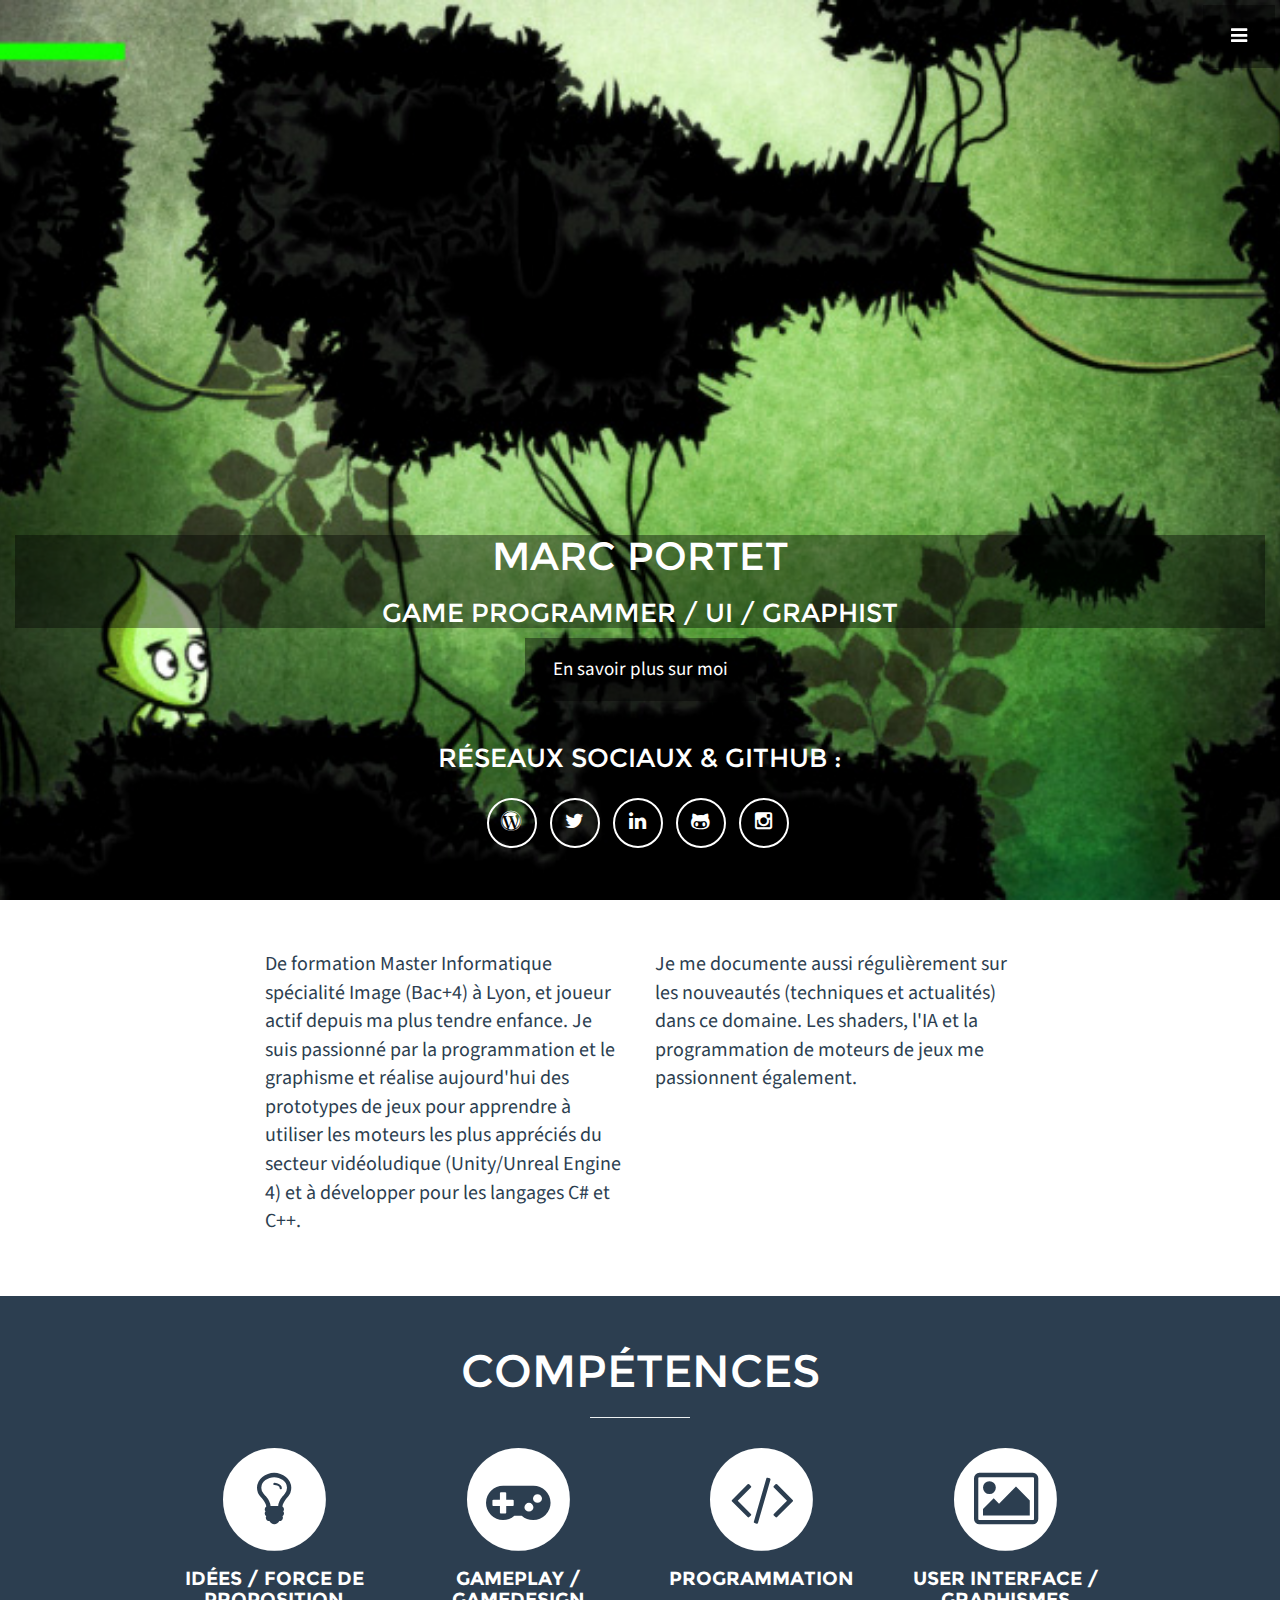
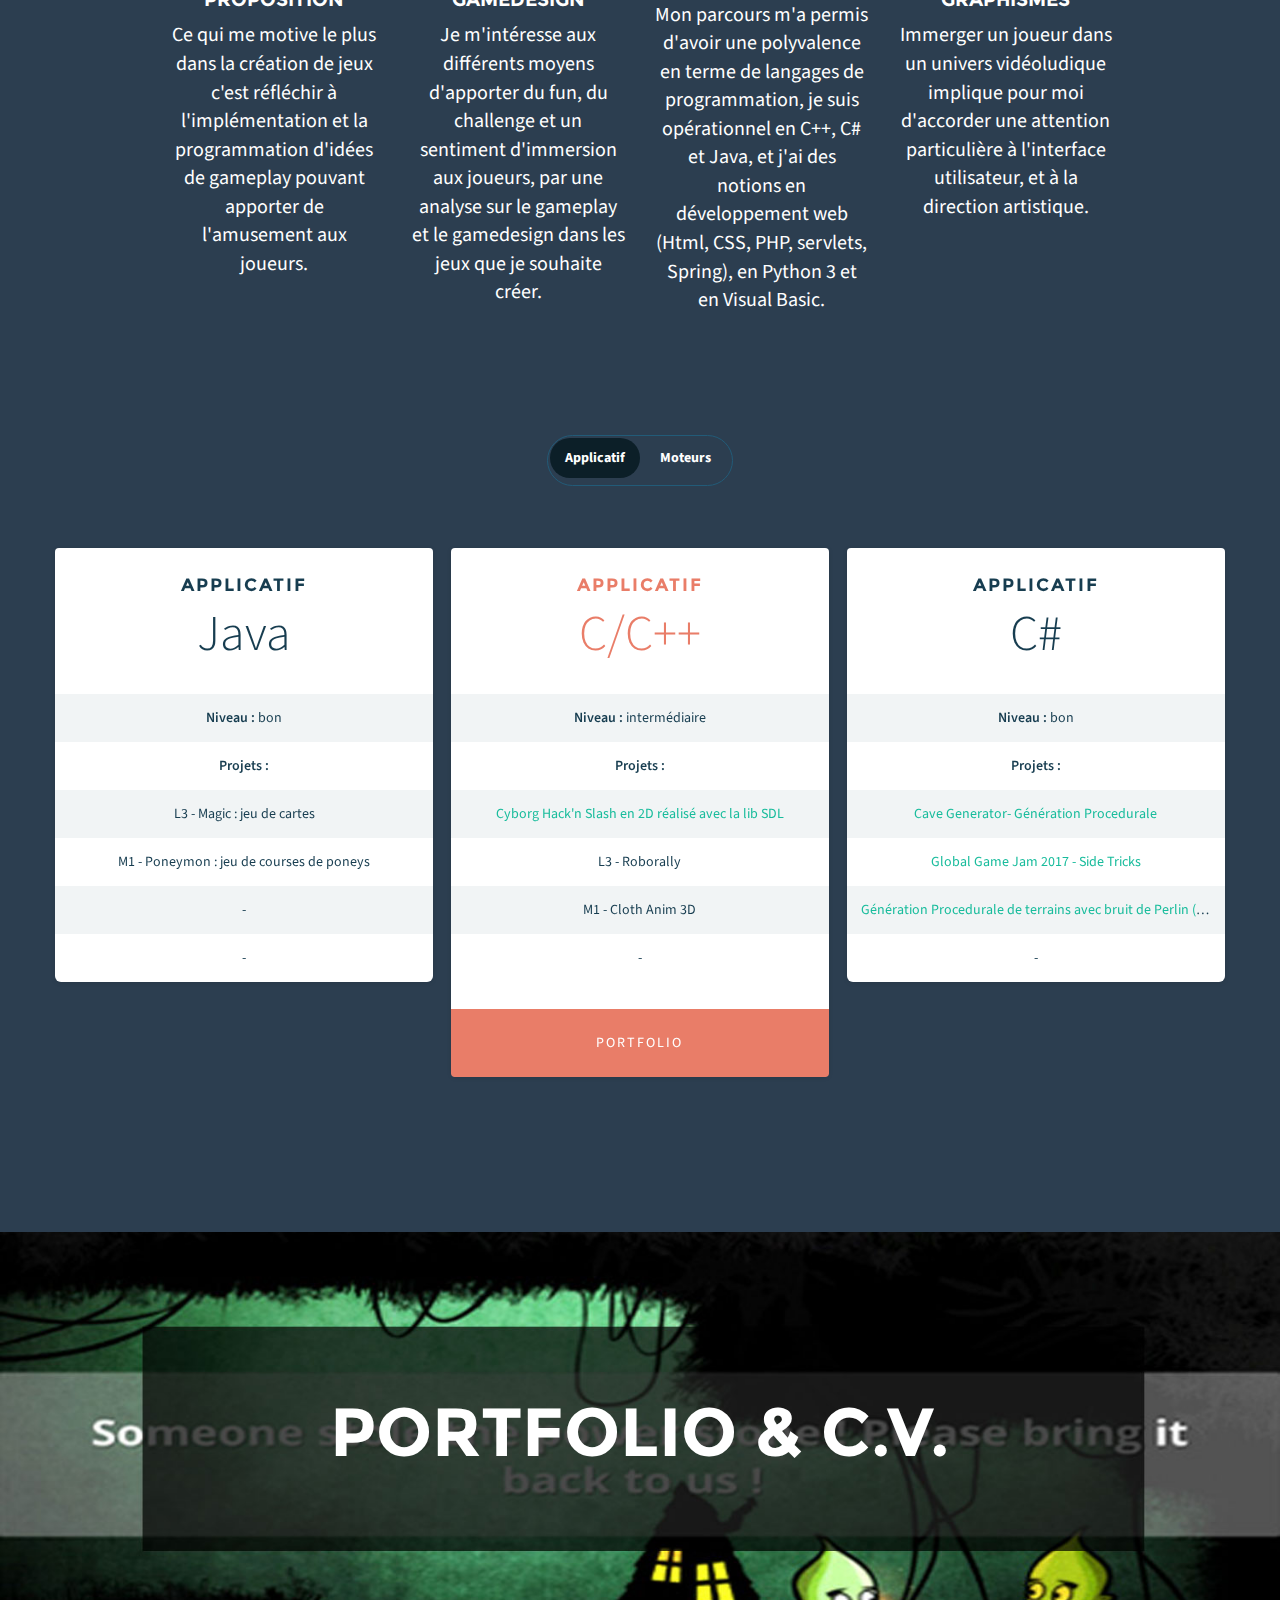
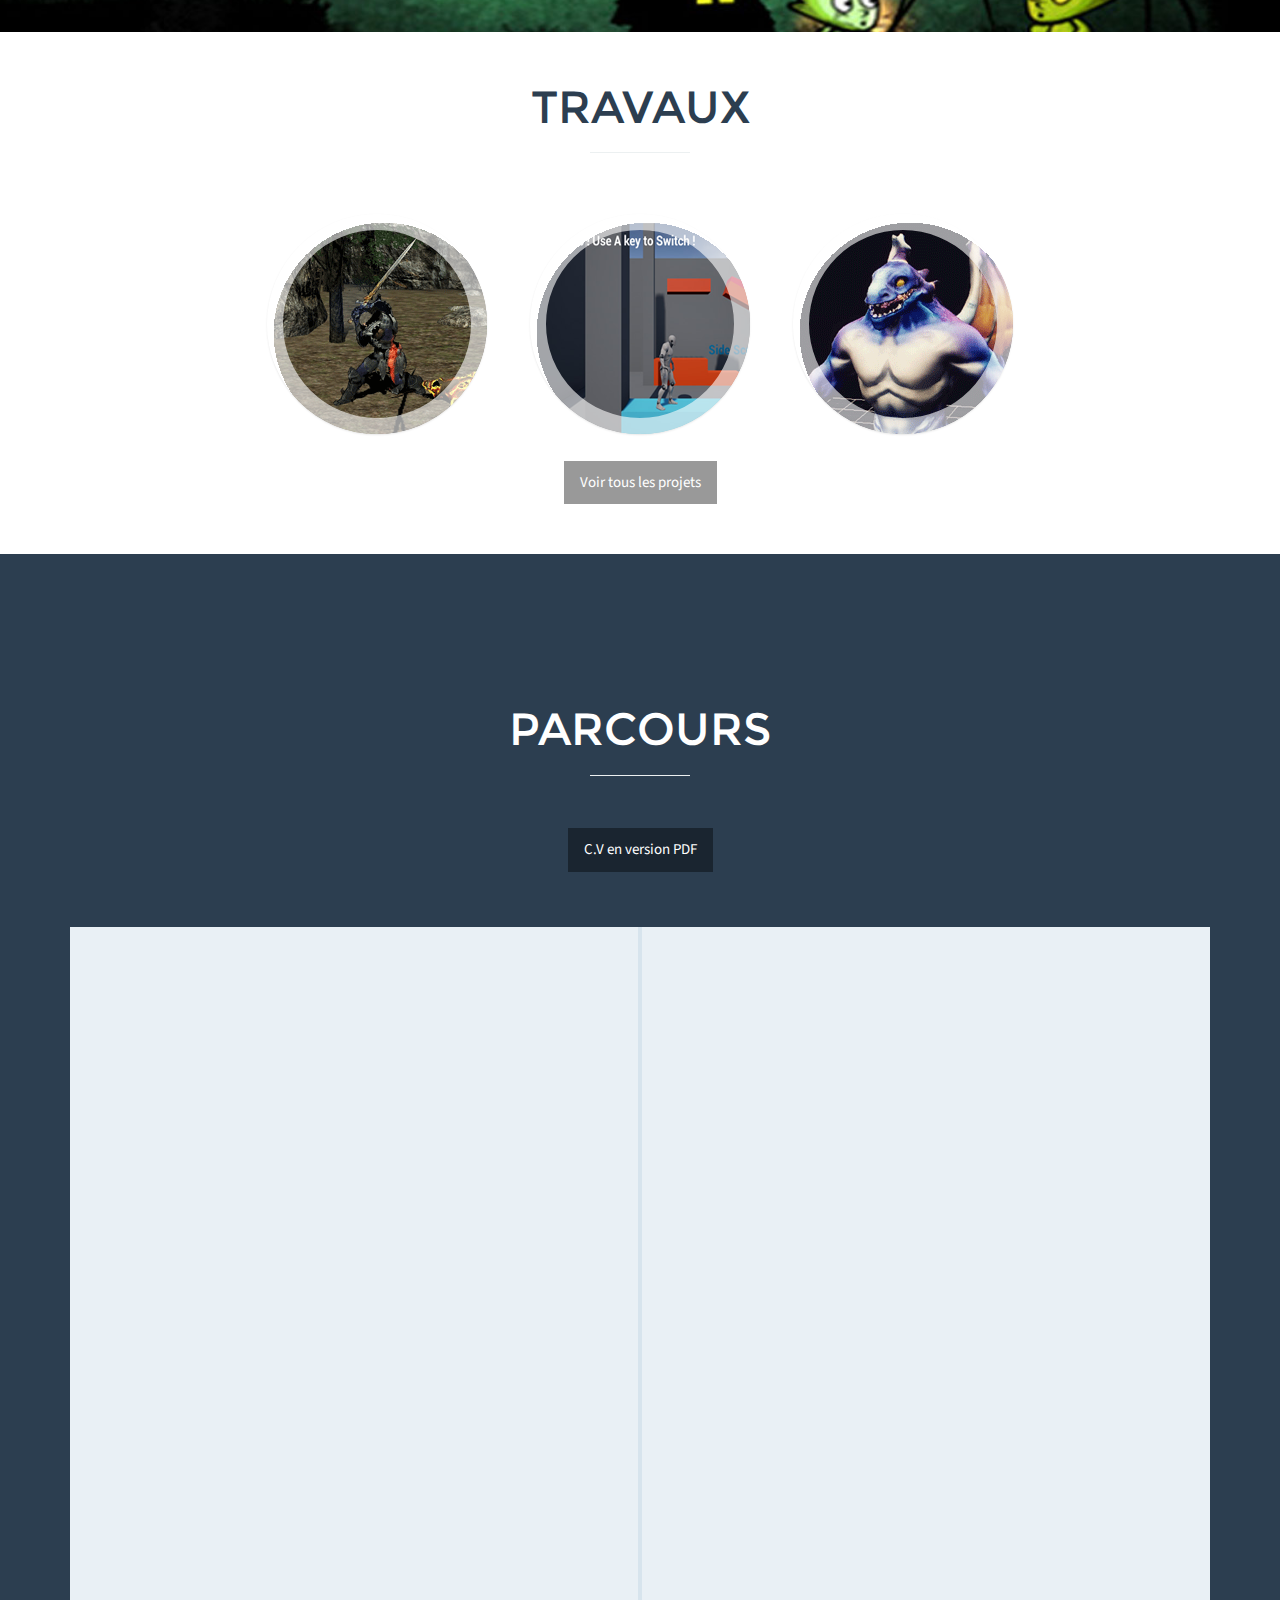
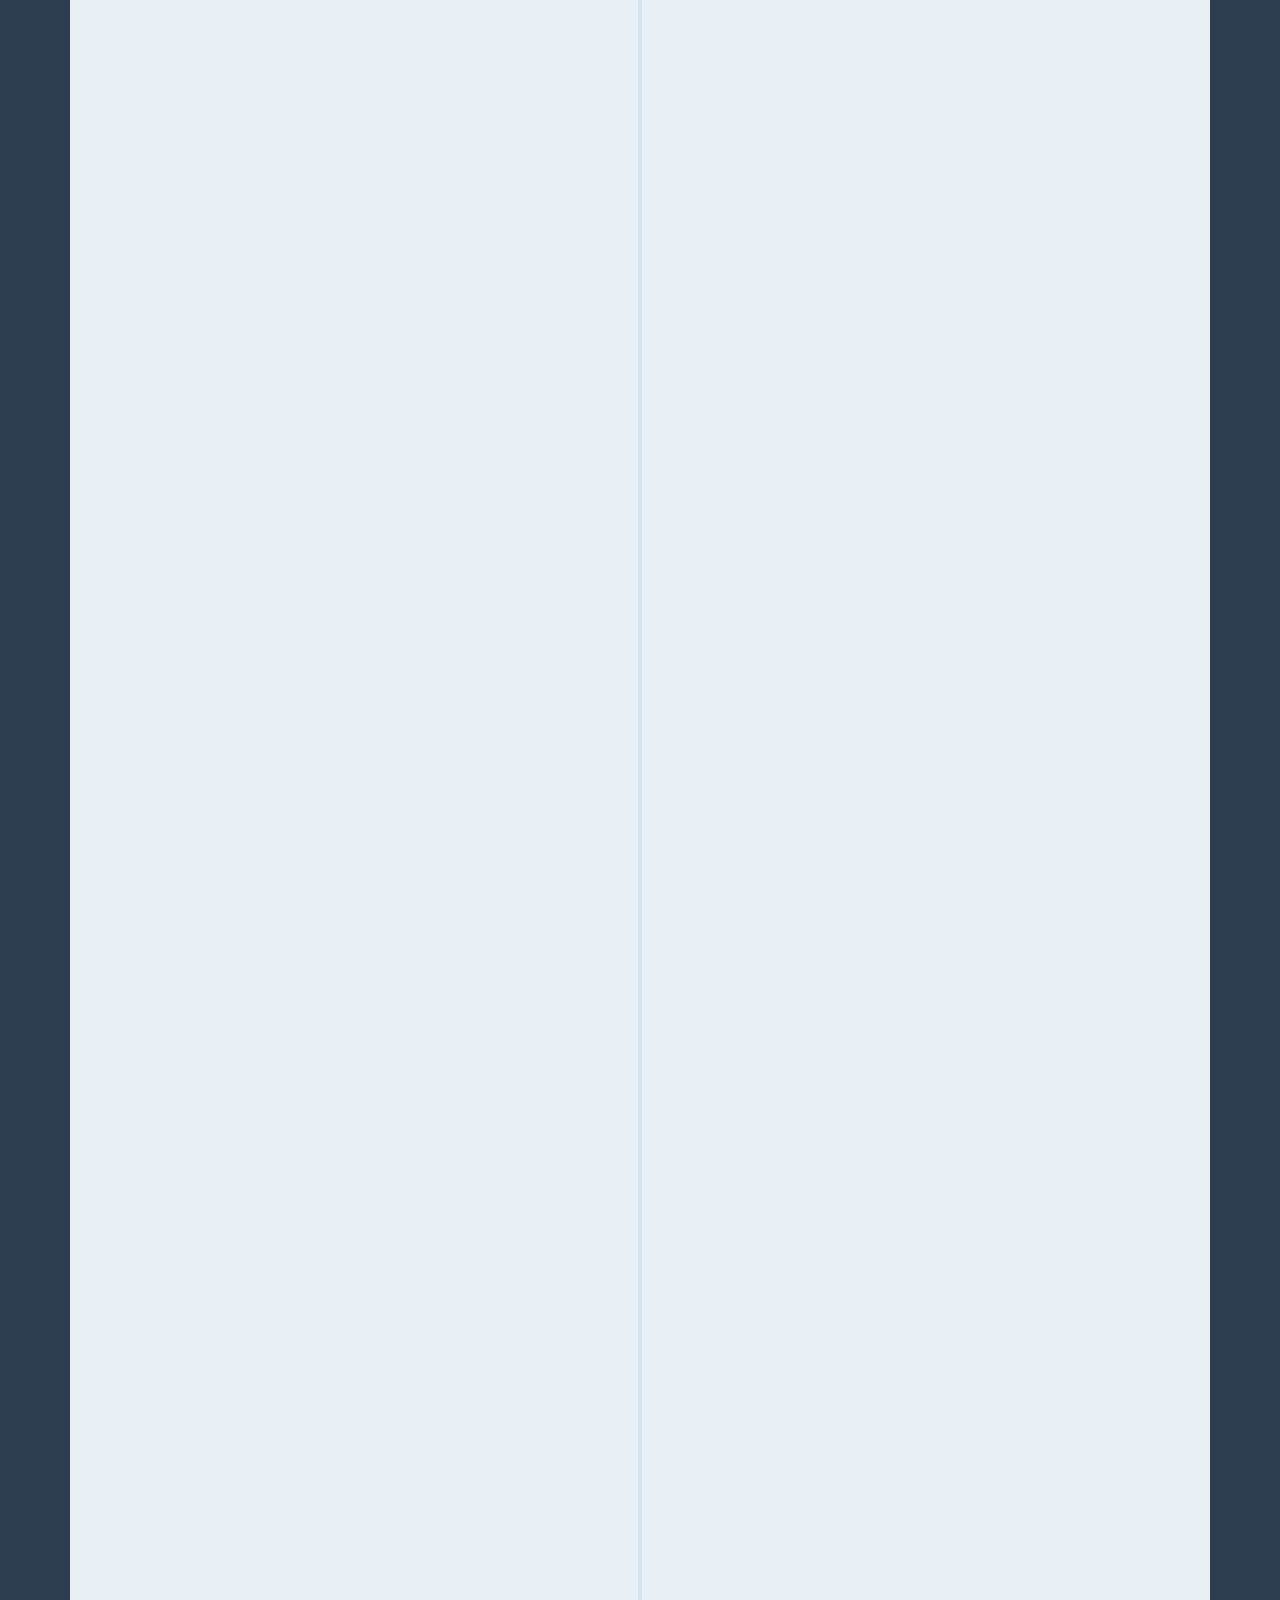
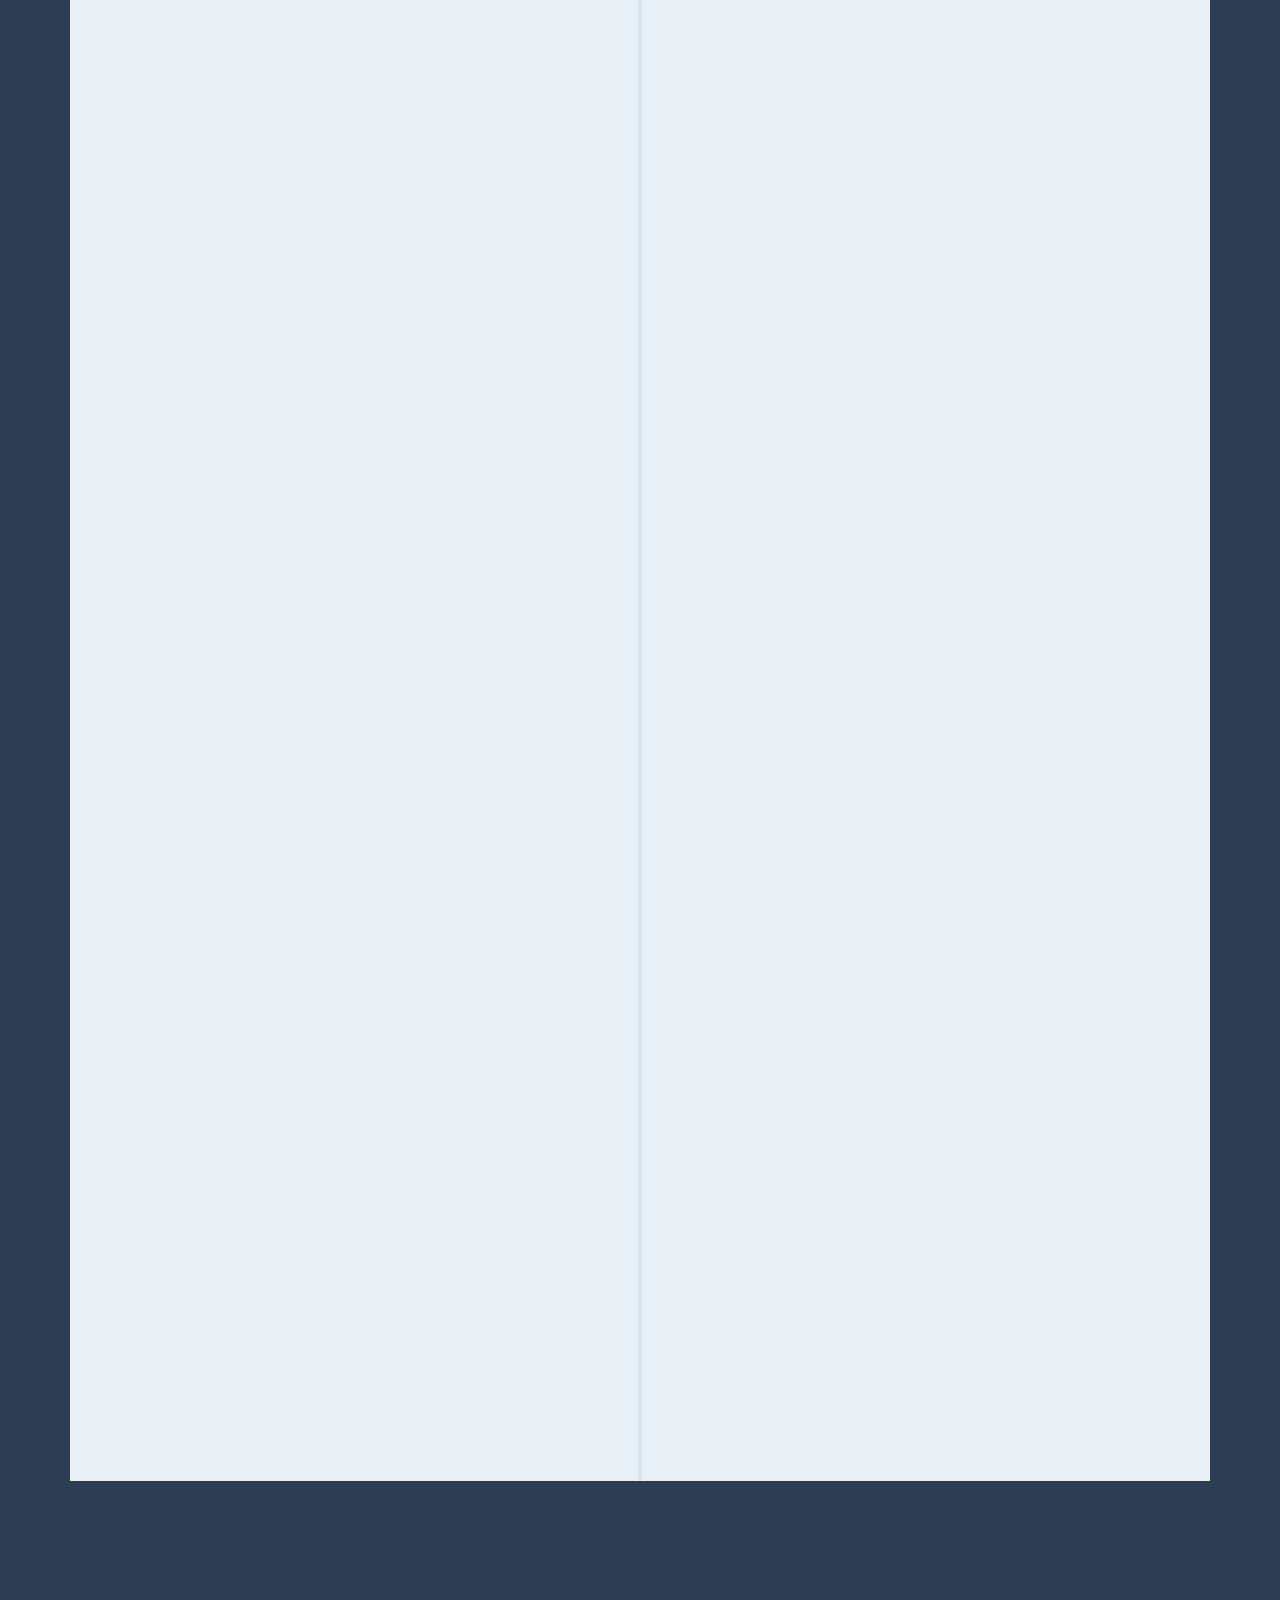
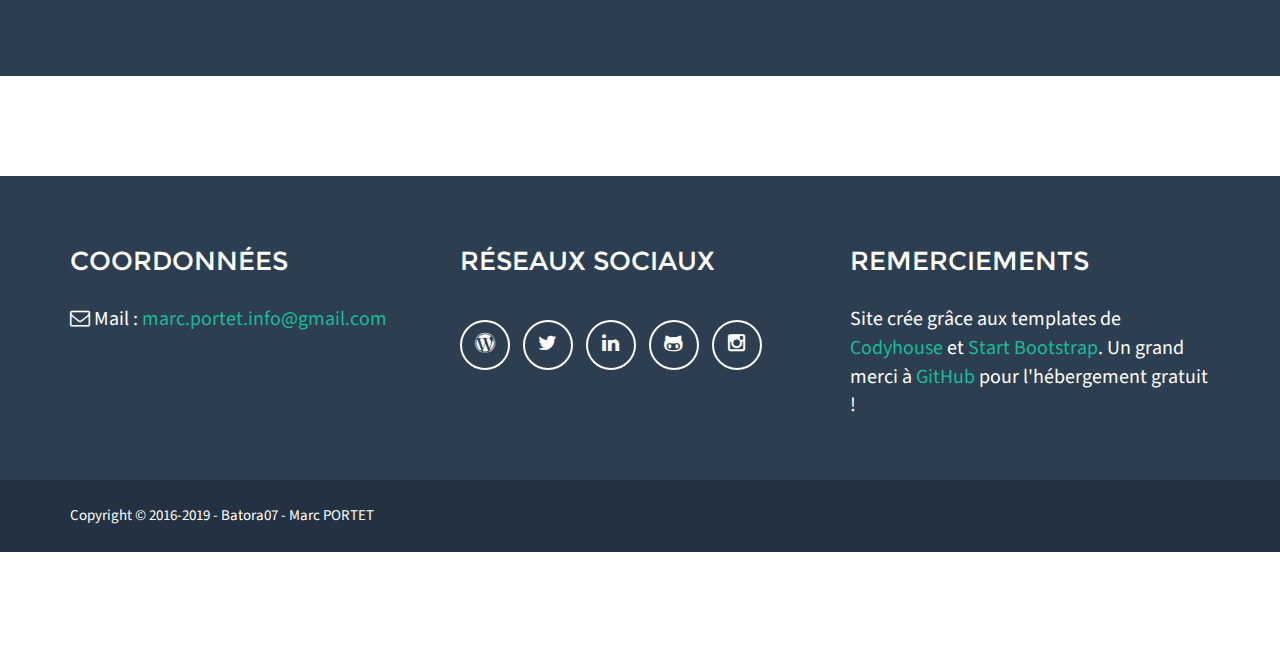
==== index.html @ 2aafa109 "Update icons" ====
<!DOCTYPE html>
<html lang="fr">

<head>

    <meta charset="utf-8">
    <meta http-equiv="X-UA-Compatible" content="IE=edge">
    <meta name="viewport" content="width=device-width, initial-scale=1">
    <meta name="description" content="Portfolio et CV de Marc Portet / Batora07, gameplay programmer">
    <meta name="author" content="Marc Portet/Batora07">
    <link href="img/favicon.png" rel="icon">

    <title>Marc Portet - Game Programmer</title>

    <link href="css/reset.css" rel="stylesheet"> <!-- CSS reset -->

    <link href='http://fonts.googleapis.com/css?family=Open+Sans:400,300,700' rel='stylesheet' type='text/css'>
    <link href="https://fonts.googleapis.com/css?family=Lora:400,700" rel="stylesheet">

    <link href="css/style.css" rel="stylesheet" type="text/css">

    <!-- Bootstrap Core CSS -->
    <link href="css/bootstrap.min.css" rel="stylesheet">

    <!-- Custom CSS -->
    <link href="css/stylish-portfolio.css" rel="stylesheet">

    <!-- Custom Fonts -->
    <link href="font-awesome/css/font-awesome.min.css" rel="stylesheet" type="text/css">
    <link href="https://fonts.googleapis.com/css?family=Source+Sans+Pro:300,400,700,300italic,400italic,700italic" rel="stylesheet" type="text/css">

    <!-- HTML5 Shim and Respond.js IE8 support of HTML5 elements and media queries -->
    <!-- WARNING: Respond.js doesn't work if you view the page via file:// -->
    <!--[if lt IE 9]>
        <script src="https://oss.maxcdn.com/libs/html5shiv/3.7.0/html5shiv.js"></script>
        <script src="https://oss.maxcdn.com/libs/respond.js/1.4.2/respond.min.js"></script>
    <![endif]-->

</head>

<body>

    <!-- Navigation -->
    <a id="menu-toggle" href="#" class="btn btn-dark btn-lg toggle"><i class="fa fa-bars"></i></a>
    <nav id="sidebar-wrapper">
        <ul class="sidebar-nav">
            <a id="menu-close" href="#" class="btn btn-light btn-lg pull-right toggle"><i class="fa fa-times"></i></a>
            <li class="sidebar-brand">
                <a href="#top" onclick=$("#menu-close").click();>Marc Portet</a>
            </li>
            <li>
                <a href="#top" onclick=$("#menu-close").click();>Accueil</a>
            </li>
            <li>
                <a href="#about" onclick=$("#menu-close").click();>A Propos</a>
            </li>
            <li>
                <a href="#services" onclick=$("#menu-close").click();>Compétences</a>
            </li>
            <li>
                <a href="#portfolio" onclick=$("#menu-close").click();>Portfolio</a>
            </li>
            <li>
                <a href="#parcours" onclick=$("#menu-close").click();>Parcours</a>
            </li>
            <li>
                <a href="#contact" onclick=$("#menu-close").click();>Contact</a>
            </li>
        </ul>
    </nav>

    <!-- Header -->
    <header id="top" class="header">
            <div class="col-lg-12">
				<br>
				<br>
				<br>
				<br>
				<br>
				<br>
				<br>
				<br>
				<br>
				<br>
				<br>
				<br>
				<br>
				<br>
				<br>
				<br>
				<br>
				<br>
				<br>
				<br>
				<br>
				<br>
				<br>
				<br>
				<div style="border-radius: 0; color: #fff; background-color: rgba(0,0,0,0.4)">
					<h1>Marc Portet</h1>
					<h3>Game Programmer / UI / Graphist</h3>
				</div>
            </div>
            <br>
            <a href="#about" class="btn btn-dark btn-lg">En savoir plus sur moi</a>			
			</br>
			</br>
			<h3>Réseaux sociaux & Github :</h3>
			<ul class="list-inline">
				<li>
					<a href="https://batora07.blog/" class="btn-social btn-outline" target="_blank"><i class="fa fa-fw fa-wordpress"></i></a>
				</li>
				<li>
					<a href="https://twitter.com/Batora07" class="btn-social btn-outline" target="_blank"><i class="fa fa-fw fa-twitter"></i></a>
				</li>
				<li>
					<a href="https://www.linkedin.com/in/marcportet" class="btn-social btn-outline" target="_blank"><i class="fa fa-fw fa-linkedin"></i></a>
				</li>
				<li>
					<a href="https://github.com/Batora07" class="btn-social btn-outline" target="_blank"><i class="fa fa-fw fa-github-alt"></i></a>
				</li>
				<li>
					<a href="https://www.instagram.com/batora07/" class="btn-social btn-outline" target="_blank"><i class="fa fa-fw fa-instagram"></i></a>
				</li>
			</ul>
    </header>

    <!-- About -->
    <section id="about" class="about">
        <div class="container">
            <div class="row">
                <div class="col-lg-4 col-lg-offset-2">
                    <p>De formation Master Informatique spécialité Image (Bac+4) à Lyon, et joueur actif depuis ma plus tendre enfance. Je suis passionné par la programmation et le graphisme et réalise aujourd'hui des prototypes de jeux pour apprendre à utiliser les moteurs les plus appréciés du secteur vidéoludique (Unity/Unreal Engine 4) et à développer pour les langages C# et C++.</p>
                </div>
                <div class="col-lg-4">
                     <p>Je me documente aussi régulièrement sur les nouveautés (techniques et actualités) dans ce domaine. Les shaders, l'IA et la programmation de moteurs de jeux me passionnent également.</p>
                </div>     
            </div>
            <!-- /.row -->
        </div>
        <!-- /.container -->
    </section>

    <!-- Services -->
    <!-- The circle icons use Font Awesome's stacked icon classes. For more information, visit http://fontawesome.io/examples/ -->
    <section id="services" class="services bg-primary">
        <div class="container">
            <div class="row text-center">
                <div class="col-lg-10 col-lg-offset-1">
                    <h2>Compétences</h2>
                    <hr class="small">
                    <div class="row">
                        <div class="col-md-3 col-sm-6">
                            <div class="service-item">
                                <span class="fa-stack fa-4x">
                                <i class="fa fa-circle fa-stack-2x"></i>
                                <i class="fa fa-lightbulb-o fa-stack-1x text-primary"></i>
                            </span>
                                <h4>
                                    <strong>Idées / Force de proposition</strong>
                                </h4>
                                <p>Ce qui me motive le plus dans la création de jeux c'est réfléchir à l'implémentation et la programmation d'idées de gameplay pouvant apporter de l'amusement aux joueurs.</p>
                            </div>
                        </div>
                        <div class="col-md-3 col-sm-6">
                            <div class="service-item">
                                <span class="fa-stack fa-4x">
                                <i class="fa fa-circle fa-stack-2x"></i>
                                <i class="fa fa-gamepad fa-stack-1x text-primary"></i>
                            </span>
                                <h4>
                                    <strong>Gameplay / GameDesign</strong>
                                </h4>
                                <p>Je m'intéresse aux différents moyens d'apporter du fun, du challenge et un sentiment d'immersion aux joueurs, par une analyse sur le gameplay et le gamedesign dans les jeux que je souhaite créer.</p>
                            </div>
                        </div>
                        <div class="col-md-3 col-sm-6">
                            <div class="service-item">
                                <span class="fa-stack fa-4x">
                                <i class="fa fa-circle fa-stack-2x"></i>
                                <i class="fa fa-code fa-stack-1x text-primary"></i>
                            </span>
                                <h4>
                                    <strong>Programmation</strong>
                                </h4>
                                <p>Mon parcours m'a permis d'avoir une polyvalence en terme de langages de programmation, je suis opérationnel en C++, C# et Java, et j'ai des notions en développement web (Html, CSS, PHP, servlets, Spring), en Python 3 et en Visual Basic.</p>
                            </div>
                        </div>
                        <div class="col-md-3 col-sm-6">
                            <div class="service-item">
                                <span class="fa-stack fa-4x">
                                <i class="fa fa-circle fa-stack-2x"></i>
                                <i class="fa fa-picture-o fa-stack-1x text-primary"></i>
                            </span>
                                <h4>
                                    <strong>User Interface / Graphismes</strong>
                                </h4>
                                <p>Immerger un joueur dans un univers vidéoludique implique pour moi d'accorder une attention particulière à l'interface utilisateur, et à la direction artistique.</p>
                            </div>
                        </div>
                    </div>
                    <!-- /.row (nested) -->
                </div>
                <!-- /.col-lg-10 -->
            </div>
            <!-- /.row -->
        </div>
        <!-- /.container -->

            <div class="row">
                <div class="cd-pricing-container cd-has-margins">
                    <div class="cd-pricing-switcher">
                        <p class="fieldset">
                            <input type="radio" name="type" value="applicatif" id="applicatif" checked>
                            <label for="applicatif">Applicatif</label>
                            <input type="radio" name="type" value="web" id="web">
                            <label for="web">Moteurs</label>
                            <!--<input type="radio" name="type" value="autre" id="autre">
                            <label for="autre">Autre</label>-->
                            <span class="cd-switch"></span>
                        </p>
                    </div> <!-- .cd-pricing-switcher -->

                    <ul class="cd-pricing-list cd-bounce-invert">
                        <li>
                            <ul class="cd-pricing-wrapper">
                                <li data-type="applicatif" class="is-visible">
                                    <header class="cd-pricing-header">
                                        <h2>Applicatif</h2>
                                        <span class="cd-value">Java</span>
                                    </header> <!-- .cd-pricing-header -->

                                    <div class="cd-pricing-body">
                                        <ul class="cd-pricing-features">
                                            <li><em>Niveau :</em> bon</li>
                                            <li><em>Projets :</em></li>
                                            <li>L3 - Magic : jeu de cartes</li>
                                            <li>M1 - Poneymon : jeu de courses de poneys</li>
                                            <li>-</li>
                                            <li>-</li>
                                        </ul>
                                    </div> <!-- .cd-pricing-body -->
                                </li>

                                <li data-type="web" class="is-hidden">
                                 
									<header class="cd-pricing-header">
                                        <h2>Moteurs</h2>
                                        <span class="cd-value">Unreal Engine 4</span>
                                    </header> <!-- .cd-pricing-header -->

                                    <div class="cd-pricing-body">
                                        <ul class="cd-pricing-features">
                                            <li><em>Niveau :</em> Intermédiaire</li>
                                            <li><em>Projets :</em></li>
                                            <li>Prototypes de Gameplay (C++ & Blueprints)</li>
                                            <li><a href="https://github.com/Batora07/hackingGameNier" target="_blank">Mini jeu de piratage (NieR Automata)</a></li>
                                            <li>-</li>
                                            <li>-</li>
                                        </ul>
                                    </div> <!-- .cd-pricing-body -->

                                </li>

                                <!--<li data-type="autre" class="is-hidden">
                                    <header class="cd-pricing-header">
                                        <h2>FFSDFSDF</h2>
                                        <span class="cd-value">30</span>
                                    </header>

                                    <div class="cd-pricing-body">
                                        <ul class="cd-pricing-features">
                                            <li><em>256MB</em> Memory</li>
                                            <li><em>1</em> User</li>
                                            <li><em>1</em> Website</li>
                                            <li><em>1</em> Domain</li>
                                            <li><em>Unlimited</em> Bandwidth</li>
                                            <li><em>24/7</em> Support</li>
                                        </ul>
                                    </div>

                                    <footer class="cd-pricing-footer">
                                        <a class="cd-select" href="http://codyhouse.co/?p=429">Select</a>
                                    </footer>
                                </li>-->
                            </ul> <!-- .cd-pricing-wrapper -->
                        </li>

                        <li class="cd-popular">
                            <ul class="cd-pricing-wrapper">
                                <li data-type="applicatif" class="is-visible">
                                    <header class="cd-pricing-header">
                                        <h2>Applicatif</h2>
                                        <span class="cd-value">C/C++</span>
                                    </header> <!-- .cd-pricing-header -->

                                    <div class="cd-pricing-body">
                                        <ul class="cd-pricing-features">
                                            <li><em>Niveau :</em> intermédiaire</li>
											<li><em>Projets :</em></li>
											<li><a href="https://github.com/Batora07/HackNSlashCyborg" target="_blank">Cyborg Hack'n Slash en 2D réalisé avec la lib SDL</a></li>
                                            <li>L3 - Roborally</li>
                                            <li>M1 - Cloth Anim 3D</li>
                                            <li>-</li>
                                        </ul>
                                    </div> <!-- .cd-pricing-body -->
								  <footer class="cd-pricing-footer">
                                        <a class="cd-select" href="#portfolio">Portfolio</a>
                                    </footer>  <!-- .cd-pricing-footer -->

                                <li data-type="web" class="is-hidden">
								<header class="cd-pricing-header">
                                        <h2>Moteurs</h2>
                                        <span class="cd-value">Unity3D</span>
                                    </header> <!-- .cd-pricing-header -->
									
									<div class="cd-pricing-body">
                                        <ul class="cd-pricing-features">
                                            <li><em>Niveau :</em> bon</li>
                                            <li><em>Projets :</em></li>
                                            <li>Prototypes de Gameplay (C#)</li>
                                            <li><a href="https://bit.ly/2MxFHI9" target="_blank">Prototype de RPG 3D (en cours de création)</a></li>
											<li><a href="https://bit.ly/2Tda35b" target="_blank">Guild Up - plateforme d'e-learning utilisée Orange/BNP Paribas, etc...</a></li>
                                            <li><a href="http://globalgamejam.org/2017/games/side-tricks-pedal-train" target="_blank">Global Game Jam 2017 - Side Tricks</a></li>
                                        </ul>
                                    <footer class="cd-pricing-footer">
                                        <a class="cd-select" href="#portfolio">Portfolio</a>
                                    </footer>  <!-- .cd-pricing-footer -->
                                </li>

                                <!--<li data-type="autre" class="is-hidden">
                                    <header class="cd-pricing-header">
                                        <h2>FFSDFSDF</h2>
                                        <span class="cd-value">30</span>
                                    </header>

                                    <div class="cd-pricing-body">
                                        <ul class="cd-pricing-features">
                                            <li><em>256MB</em> Memory</li>
                                            <li><em>1</em> User</li>
                                            <li><em>1</em> Website</li>
                                            <li><em>1</em> Domain</li>
                                            <li><em>Unlimited</em> Bandwidth</li>
                                            <li><em>24/7</em> Support</li>
                                        </ul>
                                    </div>

                                    <footer class="cd-pricing-footer">
                                        <a class="cd-select" href="http://codyhouse.co/?p=429">Select</a>
                                    </footer>
                                </li>-->
                            </ul> <!-- .cd-pricing-wrapper -->
                        </li>

                        <li>
                            <ul class="cd-pricing-wrapper">
                                <li data-type="applicatif" class="is-visible">
                                    <header class="cd-pricing-header">
                                        <h2>Applicatif</h2>
                                        <span class="cd-value">C#</span>
                                    </header> <!-- .cd-pricing-header -->

                                    <div class="cd-pricing-body">
                                        <ul class="cd-pricing-features">
                                            <li><em>Niveau :</em> bon</li>
                                            <li><em>Projets :</em></li>
                                            <li><a href="https://github.com/Batora07/ProceduralCaveGeneration" target="_blank">Cave Generator- Génération Procedurale</a></li>
                                            <li><a href="http://globalgamejam.org/2017/games/side-tricks-pedal-train" target="_blank">Global Game Jam 2017 - Side Tricks</a></li>
                                            <li><a href="https://github.com/Batora07/ProceduralLandmassGeneration" target="_blank">Génération Procedurale de terrains avec bruit de Perlin (Perlin Noise)</a></li>
                                            <li>-</li>
                                        </ul>
                                    </div> <!-- .cd-pricing-body -->
                                </li>

                                <li data-type="web" class="is-hidden">
                                    <header class="cd-pricing-header">
                                        <h2>Moteurs</h2>
                                        <span class="cd-value">GameMaker</span>
                                    </header> <!-- .cd-pricing-header -->

                                    <div class="cd-pricing-body">
                                        <ul class="cd-pricing-features">
                                            <li><em>Niveau :</em> Intermédiaire</li>
                                            <li><em>Projets :</em></li>
                                            <li><a href="https://github.com/Batora07/CaveGame2D-GM" target="_blank">Super Cave Boy</a></li>
                                            <li><a href="https://github.com/Batora07/RPG_GM" target="_blank">Westwick, a 2D RPG game</a></li>
                                            <li>-</li>
                                            <li>-</li>
                                        </ul>
                                    </div> <!-- .cd-pricing-body -->
                                </li>

                                <!--<li data-type="autre" class="is-hidden">
                                    <header class="cd-pricing-header">
                                        <h2>FFSDFSDF</h2>
                                        <span class="cd-value">30</span>
                                    </header>

                                    <div class="cd-pricing-body">
                                        <ul class="cd-pricing-features">
                                            <li><em>256MB</em> Memory</li>
                                            <li><em>1</em> User</li>
                                            <li><em>1</em> Website</li>
                                            <li><em>1</em> Domain</li>
                                            <li><em>Unlimited</em> Bandwidth</li>
                                            <li><em>24/7</em> Support</li>
                                        </ul>
                                    </div>

                                    <footer class="cd-pricing-footer">
                                        <a class="cd-select" href="http://codyhouse.co/?p=429">Select</a>
                                    </footer>
                                </li>-->
                            </ul> <!-- .cd-pricing-wrapper -->
                        </li>
                    </ul> <!-- .cd-pricing-list -->
                </div> <!-- .cd-pricing-container -->
            </div>
        </div>
    </section>

    <!-- Callout -->
    <aside class="callout">
        <div class="text-vertical-center">
            <h1>Portfolio & C.V.</h1>
        </div>
    </aside>



    <!-- Portfolio -->
    <section id="portfolio" class="portfolio">
        <div class="container">
            <div class="row">
                <div class="col-lg-10 col-lg-offset-1 text-center">
                    <h2>Travaux</h2>
                    <hr class="small">
                    <div class="row">
                        <ul class="ch-grid">
                            <li>
                                <div class="ch-item ch-img-1">
                                    <div class="ch-info">
                                        <h3>Projets Unity</h3>
                                        <p><a href="pages/projects.html" target="_blank">by Marc Portet / Batora07</a></p>
                                    </div>
                                </div>
                            </li>
                            <li>
                                <div class="ch-item ch-img-2">
                                    <div class="ch-info">
                                        <h3>Projets C++ & Unreal</h3>
                                        <p><a href="pages/projects.html" target="_blank">by Marc Portet / Batora07</a></p>
                                    </div>
                                </div>
                            </li>
                            <li>
                                <div class="ch-item ch-img-4">
                                    <div class="ch-info">
                                        <h3>Autres Projets</h3>
                                        <p><a href="pages/projects.html" target="_blank">by Marc Portet / Batora07</a></p>
                                    </div>
                                </div>
                            </li>
                        </ul>
                    </div>
                    <!-- /.row (nested) -->
                    <a href="pages/projects.html" class="btn btn-dark" target="_blank">Voir tous les projets</a>
                </div>
                <!-- /.col-lg-10 -->
            </div>
            <!-- /.row -->
        </div>
        <!-- /.container -->
    </section>

    <!-- Portfolio -->
    <aside class="call-to-action bg-primary">
        <section id="parcours" class="parcours">
            <div class="container">
                <div class="col-lg-10 col-lg-offset-1 text-center">
                    <h2>Parcours</h2>
                    <hr class="small">
                    <br/>
                    <a href="cv/CV_2019.pdf" class="btn btn-dark" target="_blank">C.V en version PDF</a>
                </div>
            </div>
            <div class="container">
                <div class="timeline-container" id="cd-timeline">

				 <section class="cd-container">
                        <!-- Intégration PULPSOFT -->
                       <div class="cd-timeline-block">
                            <div class="cd-timeline-img cd-picture">
                                <img src="img/GPS.png" alt="GPS">
                            </div> <!-- cd-timeline-img -->

                            <div class="cd-timeline-content">
                                <h3>Pulpsoft</h3>
                                <p>Développeur Unity</p>
								<p>Gameplay / UI sur des projets de serious games + projets de "configurateurs" 3D :</p>
                                <p>  - Guild'Up : <a href="https://bit.ly/2Tda35b" target="_blank">Google play link</a> / <a href="https://apple.co/2M5Vcqz" target="_blank">App store link</a></p>
								<a href="https://www.pulpsoft.fr" target="_blank" class="cd-read-more">Site Internet de Pulpsoft</a>
                                <span class="cd-date">Octobre 2017 - Décembre 2018<br/>Cholet</span>
                            </div> <!-- cd-timeline-content -->
                        </div> <!-- cd-timeline-block -->

                        <!-- Intégration M1-S2 -->
                        <div class="cd-timeline-block">
                            <div class="cd-timeline-img cd-picture">
                                <img src="img/Pencil.png" alt="Meteor">
                            </div> <!-- cd-timeline-img -->

                            <div class="cd-timeline-content">
                                <h3>M1Info - Spécialisation : Image</h3>
                                <p>Deuxième semestre du Master Informatique (M1) en spécialisation Image.</p>
                                <a href="http://master-info.univ-lyon1.fr/M1/#nom17" target="_blank" class="cd-read-more">Site Internet du Master Informatique - Spécialisation Image</a>
                                <span class="cd-date">Janvier 2017 <br/>Lyon - Villeurbanne</span>
                            </div> <!-- cd-timeline-content -->
                        </div> <!-- cd-timeline-block -->



                        <!-- Intégration M1 -->
                        <div class="cd-timeline-block">
                            <div class="cd-timeline-img cd-picture">
                                <img src="img/Pencil.png" alt="Meteor">
                            </div> <!-- cd-timeline-img -->

                            <div class="cd-timeline-content">
                                <h3>Intégration en Master Info. Première année</h3>
                                <p>Entrée en première année (tronc commun) du Master Informatique à l'UCBL.</p>
                                <a href="http://master-info.univ-lyon1.fr/M1/" target="_blank" class="cd-read-more">Site Internet du Master Informatique - première année</a>
                                <span class="cd-date">Septembre 2016 <br/>Lyon - Villeurbanne</span>
                            </div> <!-- cd-timeline-content -->
                        </div> <!-- cd-timeline-block -->

                        <div class="cd-timeline-block">
                            <div class="cd-timeline-img cd-picture">
                                <img src="img/GPS.png" alt="Meteor">
                            </div> <!-- cd-timeline-img -->

                            <div class="cd-timeline-content">
                                <h3>Webshaped - Stage Développement Web</h3>
                                <p>Aide au développement d'un outil de création de sites web de type One Page (CMS).<br/>
                                    Aide pour la refonte d'une campagne d'e-mailing.</p>
                                <a href="http://www.webshaped.fr/" target="_blank" class="cd-read-more">Site Internet de Webshaped</a>
                                <span class="cd-date">mai 2016 – juillet 2016 (3 mois)<br/>Région de Lyon, France</span>
                            </div> <!-- cd-timeline-content -->
                        </div> <!-- cd-timeline-block -->

                        <!-- L3 Info -->
                        <div class="cd-timeline-block">
                            <div class="cd-timeline-img cd-picture">
                                <img src="img/Pencil.png" alt="Meteor">
                            </div> <!-- cd-timeline-img -->

                            <div class="cd-timeline-content">
                                <h3>3ème année de Licence Informatique</h3>
                                <p>Accepté en Licence Informatique 3ème année.</p>
                                <a href="http://licence-info.univ-lyon1.fr/" target="_blank" class="cd-read-more">Site Internet de la Licence Informatique</a>
                                <span class="cd-date">2015 – 2016<br/>Lyon - Villeurbanne<br/>Obtenue</span>
                            </div> <!-- cd-timeline-content -->
                        </div> <!-- cd-timeline-block -->

                        <!-- Stage LeroySomer -->
                        <div class="cd-timeline-block">
                            <div class="cd-timeline-img cd-movie">
                                <img src="img/GPS.png" alt="Pencil">
                            </div> <!-- cd-timeline-img -->

                            <div class="cd-timeline-content">
                                <h3>Leroy Somer - Stage Informatique</h3>
                                <p>Mise à jour des Bases de Données Access du Service Qualité de l'entreprise Leroy Somer, département Orléans. Ajout de fonctionnalités en Visual Basic.</p>
                                <span class="cd-date">juin 2015 – août 2015 (3 mois)<br/>Orléans - Saint-Jean-de-Braye</span>
                            </div> <!-- cd-timeline-content -->
                        </div> <!-- cd-timeline-block -->

                        <!-- DUT INFO AS -->
                        <div class="cd-timeline-block">
                            <div class="cd-timeline-img cd-picture">
                                <img src="img/Pencil.png" alt="GPS">
                            </div> <!-- cd-timeline-img -->

                            <div class="cd-timeline-content">
                                <h3>DUT AS Info - Orléans</h3>
                                <p>Pendant mon DUT MMI je me suis découvert une passion dans la programmtion informatique et j'ai décidé de poursuivre mes études dans ce domaine.</p>
                                <p>C'est pourquoi j'ai effectué une année de remise à niveau en DUT Informatique Année Spéciale, qui correspond à 2 ans de formations condensées en une.</p>
                                <a href="https://www.univ-orleans.fr/iut-orleans/informatique/dut-ann%C3%A9e-sp%C3%A9ciale" class="cd-read-more">Site Internet du DUT AS Informatique d'Orléans.</a>
                                <span class="cd-date">2014-2015<br/>Orléans - La Source<br/>Obtenu</span>
                            </div> <!-- cd-timeline-content -->
                        </div> <!-- cd-timeline-block -->

                        <!-- Stage ISEG -->
                        <div class="cd-timeline-block">
                            <div class="cd-timeline-img cd-location">
                                <img src="img/GPS.png" alt="GPS">
                            </div> <!-- cd-timeline-img -->

                            <div class="cd-timeline-content">
                                <h3>ISEG GROUP - Stagiaire Assistant Administration Réseau</h3>
                                <p>Aide à l'administration réseau et au maintien du parc Informatique au sein de l'ISEG GROUP - Campus de Lyon. Assistance au câblage réseau (RJ45) de l'entreprise.</p>
                                <span class="cd-date">avril 2014 – juin 2014 (3 mois)<br/>Région de Lyon</span>
                            </div> <!-- cd-timeline-content -->
                        </div> <!-- cd-timeline-block -->

                        <!-- Intégration DUT MMI -->
                        <div class="cd-timeline-block">
                            <div class="cd-timeline-img cd-picture">
                                <img src="img/Pencil.png" alt="Meteor">
                            </div> <!-- cd-timeline-img -->

                            <div class="cd-timeline-content">
                                <h3>DUT MMI - Vichy</h3>
                                <p>Accepté en DUT MMI (Métiers du Multimédia et de l'Internet) au Pôle Universitaire de Vichy.</p>
                                <a href="http://www.vichy-universite.com/156_8_Metiers-du-Multimedia-et-de-l-Internet.html" target="_blank" class="cd-read-more">Site Internet du DUT MMI de Vichy</a>
                                <span class="cd-date">2012 – 2014<br/>Vichy<br/>Obtenu</span>
                            </div> <!-- cd-timeline-content -->
                        </div> <!-- cd-timeline-block -->

                        <!-- Odontologie -->
                        <div class="cd-timeline-block">
                            <div class="cd-timeline-img cd-movie">
                                <img src="img/Meteor.png" alt="Pencil">
                            </div> <!-- cd-timeline-img -->

                            <div class="cd-timeline-content">
                                <h3>PACES - Odontologie</h3>
                                <p>Première Année Commune Aux Etudes de Santé, où j'ai tenté le concours d'entrée pour faire Dentiste (Odontologie) à Clermont-Ferrand.</p>
                                <span class="cd-date">2010 – 2012<br/>Clermont-Ferrand</span>
                            </div> <!-- cd-timeline-content -->
                        </div> <!-- cd-timeline-block -->
                    </section>
                </div>
            </div>
        </section> <!-- cd-timeline -->
    </aside>
    
    <!-- Footer -->
    <footer>
        <div class="footer-above">
            <div class="container">
                <div class="row">
                    <div class="footer-col col-md-4">
                        <h3>Coordonnées</h3>
                        <p>
                            <i class="fa fa-envelope-o"></i> Mail : <a href="mailto:marc.portet.info@gmail.com">marc.portet.info@gmail.com</a><br/>
                        </p>
                   <!--     <p>
                            <i class="fa fa-phone"></i> Tel : 06.43.37.76.00<br/>
                        </p>-->
                    </div>
                    <div class="footer-col col-md-4">
                        <h3>Réseaux sociaux</h3>
                        <ul class="list-inline">
                            <li>
                                <a href="https://batora07.blog/" class="btn-social btn-outline" target="_blank"><i class="fa fa-fw fa-wordpress"></i></a>
                            </li>
                            <li>
                                <a href="https://twitter.com/Batora07" class="btn-social btn-outline" target="_blank"><i class="fa fa-fw fa-twitter"></i></a>
                            </li>
                            <li>
                                <a href="https://www.linkedin.com/in/marcportet" class="btn-social btn-outline" target="_blank"><i class="fa fa-fw fa-linkedin"></i></a>
                            </li>
                            <li>
                                <a href="https://github.com/Batora07" class="btn-social btn-outline" target="_blank"><i class="fa fa-fw fa-github-alt"></i></a>
                            </li>
							<li>
								<a href="https://www.instagram.com/batora07/" class="btn-social btn-outline" target="_blank"><i class="fa fa-fw fa-instagram"></i></a>
							</li>
                        </ul>
                    </div>
                    <div class="footer-col col-md-4">
                        <h3>Remerciements</h3>
                        <p>Site crée grâce aux templates de <a target="_blank" href="https://codyhouse.co/">Codyhouse</a> et <a target="_blank" href="https://startbootstrap.com/">Start Bootstrap</a>. Un grand merci à <a target="_blank" href="https://github.com/personal">GitHub</a> pour l'hébergement gratuit !</p>
                    </div>
                </div>
            </div>
        </div>
        <div class="footer-below">
            <div class="container">
                <div class="row">
                    <div class="col-lg-12">
                        Copyright &copy; 2016-2019 - Batora07 - Marc PORTET
                    </div>
                </div>
            </div>
        </div>
    </footer>

    <!-- jQuery -->
    <script src="js/jquery.js"></script>

    <!-- Bootstrap Core JavaScript -->
    <script src="js/bootstrap.min.js"></script>

    <!-- Custom Theme JavaScript -->
    <script>
    // Closes the sidebar menu
    $("#menu-close").click(function(e) {
        e.preventDefault();
        $("#sidebar-wrapper").toggleClass("active");
    });
    // Opens the sidebar menu
    $("#menu-toggle").click(function(e) {
        e.preventDefault();
        $("#sidebar-wrapper").toggleClass("active");
    });
    // Scrolls to the selected menu item on the page
    $(function() {
        $('a[href*=#]:not([href=#],[data-toggle],[data-target],[data-slide])').click(function() {
            if (location.pathname.replace(/^\//, '') == this.pathname.replace(/^\//, '') || location.hostname == this.hostname) {
                var target = $(this.hash);
                target = target.length ? target : $('[name=' + this.hash.slice(1) + ']');
                if (target.length) {
                    $('html,body').animate({
                        scrollTop: target.offset().top
                    }, 1000);
                    return false;
                }
            }
        });
    });
    //#to-top button appears after scrolling
    var fixed = false;
    $(document).scroll(function() {
        if ($(this).scrollTop() > 250) {
            if (!fixed) {
                fixed = true;
                // $('#to-top').css({position:'fixed', display:'block'});
                $('#to-top').show("slow", function() {
                    $('#to-top').css({
                        position: 'fixed',
                        display: 'block'
                    });
                });
            }
        } else {
            if (fixed) {
                fixed = false;
                $('#to-top').hide("slow", function() {
                    $('#to-top').css({
                        display: 'none'
                    });
                });
            }
        }
    });
    // Disable Google Maps scrolling
    // See http://stackoverflow.com/a/25904582/1607849
    // Disable scroll zooming and bind back the click event
    var onMapMouseleaveHandler = function(event) {
        var that = $(this);
        that.on('click', onMapClickHandler);
        that.off('mouseleave', onMapMouseleaveHandler);
        that.find('iframe').css("pointer-events", "none");
    }
    var onMapClickHandler = function(event) {
            var that = $(this);
            // Disable the click handler until the user leaves the map area
            that.off('click', onMapClickHandler);
            // Enable scrolling zoom
            that.find('iframe').css("pointer-events", "auto");
            // Handle the mouse leave event
            that.on('mouseleave', onMapMouseleaveHandler);
        }
        // Enable map zooming with mouse scroll when the user clicks the map
    $('.map').on('click', onMapClickHandler);
    </script>

        <!-- Resource jQuery -->
    <script src="js/modernizr.js"></script> <!-- Modernizr -->
    <script src="js/jquery.easing.min.js"></script>
    <script src="js/jquery.min.js"></script>
    <script src="js/jquery-1.11.0.min.js"></script>
    <script src="js/jquery-3.0.0.min.js"></script>
    <script src="js/main.js"></script>

    <script src="js/bootstrap.min.js"></script>
    <script src="js/classie.js"></script>
    <script src="js/cbpAnimatedHeader.js"></script>
    <script src="js/script.js"></script>
</body>

</html>
---- css/style.css ----
@font-face {
  font-family: 'Montserrat';
  font-style: normal;
  font-weight: 400;
  src: local('Montserrat-Regular'), url(../fonts/monserrat-regular.woff) format('woff');
}
@font-face {
  font-family: 'Montserrat';
  font-style: normal;
  font-weight: 700;
  src: local('Montserrat-Bold'), url(../fonts/monserrat-bold.woff) format('woff');
}

body {
    overflow-x: hidden;
}

p {
    font-size: 20px;
}

p.small {
    font-size: 16px;
}

a,
a:hover,
a:focus,
a:active,
a.active {
    outline: 0;
    color: #18bc9c;
	  text-decoration: none !important;
}

h1,
h2,
h3,
h4,
h5,
h6 {
    text-transform: uppercase;
    font-family: Montserrat,"Helvetica Neue",Helvetica,Arial,sans-serif !important;
    font-weight: 700;
}

hr.star-light,
hr.star-primary,
hr.star-skills {
    margin: 25px auto 30px;
    padding: 0;
    max-width: 250px;
    border: 0;
    border-top: solid 5px;
    text-align: center;
}

hr.star-light:after,
hr.star-primary:after,
hr.star-skills:after {
    content: "\f005";
    display: inline-block;
    position: relative;
    top: -.8em;
    padding: 0 .25em;
    font-family: FontAwesome;
    font-size: 2em;
}

hr.star-light {
    border-color: #fff;
}

hr.star-light:after {
    color: #fff;
    background-color: #18bc9c;
}

hr.star-primary {
    border-color: #2c3e50;
}

hr.star-primary:after {
    color: #2c3e50;
    background-color: #fff;
}

hr.star-skills {
    border-color: #fff;
}

hr.star-skills:after {
    color: #fff;
    background-color: #173d50;
}

.img-centered {
    margin: 0 auto;
}

header {
    text-align: center;
    color: #fff;
    background: #18bc9c;
}

header .container {
    padding-top: 100px;
    padding-bottom: 50px;
}

header img {
    display: block;
    margin: 0 auto 20px;
}

header .intro-text .name {
    display: block;
    text-transform: uppercase;
    font-family: Montserrat,"Helvetica Neue",Helvetica,Arial,sans-serif;
    font-size: 2em;
    font-weight: 700;
}

header .intro-text .skills {
    font-size: 1.25em;
    font-weight: 300;
}

@media(min-width:768px) {
    header .container {
        padding: 200px 0 100px;
    }

    header .intro-text .name {
        font-size: 5em;
    }

    header .intro-text .skills {
        font-size: 1.75em;
    }
}

@media(min-width:768px) {
    .navbar-fixed-top {
        padding: 25px 0;
        -webkit-transition: padding .3s;
        -moz-transition: padding .3s;
        transition: padding .3s;
    }

    .navbar-fixed-top .navbar-brand {
        font-size: 2em;
        -webkit-transition: all .3s;
        -moz-transition: all .3s;
        transition: all .3s;
    }

    .navbar-fixed-top.navbar-shrink {
        padding: 10px 0;
    }

    .navbar-fixed-top.navbar-shrink .navbar-brand {
        font-size: 1.5em;
    }
}

.navbar {
    text-transform: uppercase;
    font-family: Montserrat,"Helvetica Neue",Helvetica,Arial,sans-serif;
    font-weight: 700;
}

.navbar a:focus {
    outline: 0;
}

.navbar .navbar-nav {
    letter-spacing: 1px;
}

.navbar .navbar-nav li a:focus {
    outline: 0;
}

.navbar-default,
.navbar-inverse {
    border: 0;
}

section {
    padding: 100px 0;
}

section h2 {
    margin: 0;
    font-size: 3em;
}

section h3 {
	font-size: 32px;
}

section.success {
    color: #fff;
    background: #18bc9c;
}

@media(max-width:767px) {
    section {
        padding: 75px 0;
    }

    section.first {
        padding-top: 75px;
    }
}

section#competences {
    color: #fff;
    background-color: #173d50;
}

#portfolio .portfolio-item {
    right: 0;
    margin: 0 0 15px;
}

#portfolio .portfolio-item .portfolio-link {
    display: block;
    position: relative;
    margin: 0 auto;
    max-width: 400px;
}

#portfolio .portfolio-item .portfolio-link .caption {
    position: absolute;
    width: 100%;
    height: 100%;
    opacity: 0;
    background: rgba(24,188,156,.9);
    -webkit-transition: all ease .5s;
    -moz-transition: all ease .5s;
    transition: all ease .5s;
}

#portfolio .portfolio-item .portfolio-link .caption:hover {
    opacity: 1;
}

#portfolio .portfolio-item .portfolio-link .caption .caption-content {
    position: absolute;
    top: 50%;
    width: 100%;
    height: 20px;
    margin-top: -12px;
    text-align: center;
    font-size: 20px;
    color: #fff;
}

#portfolio .portfolio-item .portfolio-link .caption .caption-content i {
    margin-top: -12px;
}

#portfolio .portfolio-item .portfolio-link .caption .caption-content h3,
#portfolio .portfolio-item .portfolio-link .caption .caption-content h4 {
    margin: 0;
}

#portfolio * {
    z-index: 2;
}

@media(min-width:767px) {
    #portfolio .portfolio-item {
        margin: 0 0 30px;
    }
}

.btn-outline {
    margin-top: 15px;
    border: solid 2px #fff;
    font-size: 20px;
    color: #fff;
    background: 0 0;
    transition: all .3s ease-in-out;
}

.btn-outline:hover,
.btn-outline:focus,
.btn-outline:active,
.btn-outline.active {
    border: solid 2px #fff;
    color: #18bc9c;
    background: #fff;
}

.floating-label-form-group {
    position: relative;
    margin-bottom: 0;
    padding-bottom: .5em;
    border-bottom: 1px solid #eee;
}

.floating-label-form-group input,
.floating-label-form-group textarea {
    z-index: 1;
    position: relative;
    padding-right: 0;
    padding-left: 0;
    border: 0;
    border-radius: 0;
    font-size: 1.5em;
    background: 0 0;
    box-shadow: none!important;
    resize: none;
}

.floating-label-form-group label {
    display: block;
    z-index: 0;
    position: relative;
    top: 2em;
    margin: 0;
    font-size: .85em;
    line-height: 1.764705882em;
    vertical-align: middle;
    vertical-align: baseline;
    opacity: 0;
    -webkit-transition: top .3s ease,opacity .3s ease;
    -moz-transition: top .3s ease,opacity .3s ease;
    -ms-transition: top .3s ease,opacity .3s ease;
    transition: top .3s ease,opacity .3s ease;
}

.floating-label-form-group::not(:first-child) {
    padding-left: 14px;
    border-left: 1px solid #eee;
}

.floating-label-form-group-with-value label {
    top: 0;
    opacity: 1;
}

.floating-label-form-group-with-focus label {
    color: #18bc9c;
}

form .row:first-child .floating-label-form-group {
    border-top: 1px solid #eee;
}

footer {
    color: #fff;
}

footer h3 {
    margin-bottom: 30px;
}

footer .footer-above {
    padding-top: 50px;
    background-color: #2c3e50;
}

footer .footer-col {
    margin-bottom: 50px;
}

footer .footer-below {
    padding: 25px 0;
    background-color: #233140;
}

.btn-social {
    display: inline-block;
    width: 50px;
    height: 50px;
    border: 2px solid #fff;
    border-radius: 100%;
    text-align: center;
    font-size: 20px;
    line-height: 45px;
}

.btn:focus,
.btn:active,
.btn.active {
    outline: 0;
}

.scroll-top {
    z-index: 1049;
    position: fixed;
    right: 2%;
    bottom: 2%;
    width: 50px;
    height: 50px;
}

.scroll-top .btn {
    width: 50px;
    height: 50px;
    border-radius: 100%;
    font-size: 20px;
    line-height: 28px;
}

.scroll-top .btn:focus {
    outline: 0;
}

.portfolio-modal .modal-content {
    padding: 100px 0;
    min-height: 100%;
    border: 0;
    border-radius: 0;
    text-align: center;
    background-clip: border-box;
    -webkit-box-shadow: none;
    box-shadow: none;
}

.portfolio-modal .modal-content h2 {
    margin: 0;
    font-size: 3em;
}

.portfolio-modal .modal-content img {
    margin-bottom: 30px;
}

.portfolio-modal .modal-content .item-details {
    margin: 30px 0;
}

.portfolio-modal .close-modal {
    position: absolute;
    top: 25px;
    right: 25px;
    width: 75px;
    height: 75px;
    background-color: transparent;
    cursor: pointer;
}

.portfolio-modal .close-modal:hover {
    opacity: .3;
}

.portfolio-modal .close-modal .lr {
    z-index: 1051;
    width: 1px;
    height: 75px;
    margin-left: 35px;
    background-color: #2c3e50;
    -webkit-transform: rotate(45deg);
    -ms-transform: rotate(45deg);
    transform: rotate(45deg);
}

.portfolio-modal .close-modal .lr .rl {
    z-index: 1052;
    width: 1px;
    height: 75px;
    background-color: #2c3e50;
    -webkit-transform: rotate(90deg);
    -ms-transform: rotate(90deg);
    transform: rotate(90deg);
}












/* -------------------------------------------------------------------------------- */
/* ----------------------------------- TIMELINE ----------------------------------- */
/* -------------------------------------------------------------------------------- */

.timeline-container {
  background-color: #e9f0f5;
  color: #7f8c97;
}

.cd-container {
  /* this class is used to give a max-width to the element it is applied to, and center it horizontally when it reaches that max-width */
  width: 90%;
  max-width: 1170px;
  margin: 0 auto;
}
.cd-container::after {
  /* clearfix */
  content: '';
  display: table;
  clear: both;
}

#cd-timeline {
  position: relative;
  padding: 2em 0;
  margin-top: 2em;
  margin-bottom: 2em;
}
#cd-timeline::before {
  /* this is the vertical line */
  content: '';
  position: absolute;
  top: 0;
  left: 18px;
  height: 100%;
  width: 4px;
  background: #d7e4ed;
}
@media only screen and (min-width: 1170px) {
  #cd-timeline {
    margin-top: 3em;
    margin-bottom: 3em;
  }
  #cd-timeline::before {
    left: 50%;
    margin-left: -2px;
  }
}

.cd-timeline-block {
  position: relative;
  margin: 2em 0;
}
.cd-timeline-block:after {
  content: "";
  display: table;
  clear: both;
}
.cd-timeline-block:first-child {
  margin-top: 0;
}
.cd-timeline-block:last-child {
  margin-bottom: 0;
}
@media only screen and (min-width: 1170px) {
  .cd-timeline-block {
    margin: 4em 0;
  }
  .cd-timeline-block:first-child {
    margin-top: 0;
  }
  .cd-timeline-block:last-child {
    margin-bottom: 0;
  }
}

.cd-timeline-img {
  position: absolute;
  top: 0;
  left: 0;
  width: 40px;
  height: 40px;
  border-radius: 50%;
  box-shadow: 0 0 0 4px white, inset 0 2px 0 rgba(0, 0, 0, 0.08), 0 3px 0 4px rgba(0, 0, 0, 0.05);
}
.cd-timeline-img img {
  display: block;
  width: 62px;
  height: 62px;
  position: relative;
  left: 50%;
  top: 50%;
  margin-left: -31px;
  margin-top: -31px;
}
.cd-timeline-img.cd-picture {
  background: #75ce66;
}
.cd-timeline-img.cd-movie {
  background: #c03b44;
}
.cd-timeline-img.cd-location {
  background: #f0ca45;
}
@media only screen and (min-width: 1170px) {
  .cd-timeline-img {
    width: 60px;
    height: 60px;
    left: 50%;
    margin-left: -30px;
    /* Force Hardware Acceleration in WebKit */
    -webkit-transform: translateZ(0);
    -webkit-backface-visibility: hidden;
  }
  .cssanimations .cd-timeline-img.is-hidden {
    visibility: hidden;
  }
  .cssanimations .cd-timeline-img.bounce-in {
    visibility: visible;
    -webkit-animation: cd-bounce-1 0.6s;
    -moz-animation: cd-bounce-1 0.6s;
    animation: cd-bounce-1 0.6s;
  }
}
@-webkit-keyframes cd-bounce-1 {
  0% {
    opacity: 0;
    -webkit-transform: scale(0.5);
  }

  60% {
    opacity: 1;
    -webkit-transform: scale(1.2);
  }

  100% {
    -webkit-transform: scale(1);
  }
}
@-moz-keyframes cd-bounce-1 {
  0% {
    opacity: 0;
    -moz-transform: scale(0.5);
  }

  60% {
    opacity: 1;
    -moz-transform: scale(1.2);
  }

  100% {
    -moz-transform: scale(1);
  }
}
@keyframes cd-bounce-1 {
  0% {
    opacity: 0;
    -webkit-transform: scale(0.5);
    -moz-transform: scale(0.5);
    -ms-transform: scale(0.5);
    -o-transform: scale(0.5);
    transform: scale(0.5);
  }

  60% {
    opacity: 1;
    -webkit-transform: scale(1.2);
    -moz-transform: scale(1.2);
    -ms-transform: scale(1.2);
    -o-transform: scale(1.2);
    transform: scale(1.2);
  }

  100% {
    -webkit-transform: scale(1);
    -moz-transform: scale(1);
    -ms-transform: scale(1);
    -o-transform: scale(1);
    transform: scale(1);
  }
}
.cd-timeline-content {
  position: relative;
  margin-left: 60px;
  background: white;
  border-radius: 0.25em;
  padding: 1em;
  box-shadow: 0 3px 0 #d7e4ed;
}
.cd-timeline-content:after {
  content: "";
  display: table;
  clear: both;
}
.cd-timeline-content h2, .cd-timeline-content h3  {
  color: #303e49;
}
.cd-timeline-content p, .cd-timeline-content .cd-read-more, .cd-timeline-content .cd-date {
  font-size: 13px;
  font-size: 1.75rem;
}
.cd-timeline-content .cd-read-more, .cd-timeline-content .cd-date {
  display: inline-block;
}
.cd-timeline-content p {
  margin: 1em 0;
  line-height: 1.6;
}
.cd-timeline-content .cd-read-more {
  float: right;
  padding: .8em 1em;
  background: #acb7c0;
  color: white;
  border-radius: 0.25em;
}
.no-touch .cd-timeline-content .cd-read-more:hover {
  background-color: #bac4cb;
}
.cd-timeline-content .cd-date {
  float: left;
  padding: .8em 0;
  opacity: .7;
}
.cd-timeline-content::before {
  content: '';
  position: absolute;
  top: 16px;
  right: 100%;
  height: 0;
  width: 0;
  border: 7px solid transparent;
  border-right: 7px solid white;
}
@media only screen and (min-width: 768px) {
  .cd-timeline-content h2 {
    font-size: 20px;
    font-size: 2.75rem;
  }
  .cd-timeline-content p {
    font-size: 16px;
    font-size: 1.75rem;
  }
  .cd-timeline-content .cd-read-more, .cd-timeline-content .cd-date {
    font-size: 14px;
    font-size: 1.5rem;
  }
}
@media only screen and (min-width: 1170px) {
  .cd-timeline-content {
    margin-left: 0;
    padding: 1.6em;
    width: 45%;
  }
  .cd-timeline-content::before {
    top: 24px;
    left: 100%;
    border-color: transparent;
    border-left-color: white;
  }
  .cd-timeline-content .cd-read-more {
    float: left;
  }
  .cd-timeline-content .cd-date {
    position: absolute;
    width: 100%;
    left: 122%;
    top: 6px;
    font-size: 16px;
    font-size: 2rem;
  }
  .cd-timeline-block:nth-child(even) .cd-timeline-content {
    float: right;
  }
  .cd-timeline-block:nth-child(even) .cd-timeline-content::before {
    top: 24px;
    left: auto;
    right: 100%;
    border-color: transparent;
    border-right-color: white;
  }
  .cd-timeline-block:nth-child(even) .cd-timeline-content .cd-read-more {
    float: right;
  }
  .cd-timeline-block:nth-child(even) .cd-timeline-content .cd-date {
    left: auto;
    right: 122%;
    text-align: right;
  }
  .cssanimations .cd-timeline-content.is-hidden {
    visibility: hidden;
  }
  .cssanimations .cd-timeline-content.bounce-in {
    visibility: visible;
    -webkit-animation: cd-bounce-2 0.6s;
    -moz-animation: cd-bounce-2 0.6s;
    animation: cd-bounce-2 0.6s;
  }
}

@media only screen and (min-width: 1170px) {
  /* inverse bounce effect on even content blocks */
  .cssanimations .cd-timeline-block:nth-child(even) .cd-timeline-content.bounce-in {
    -webkit-animation: cd-bounce-2-inverse 0.6s;
    -moz-animation: cd-bounce-2-inverse 0.6s;
    animation: cd-bounce-2-inverse 0.6s;
  }
}
@-webkit-keyframes cd-bounce-2 {
  0% {
    opacity: 0;
    -webkit-transform: translateX(-100px);
  }

  60% {
    opacity: 1;
    -webkit-transform: translateX(20px);
  }

  100% {
    -webkit-transform: translateX(0);
  }
}
@-moz-keyframes cd-bounce-2 {
  0% {
    opacity: 0;
    -moz-transform: translateX(-100px);
  }

  60% {
    opacity: 1;
    -moz-transform: translateX(20px);
  }

  100% {
    -moz-transform: translateX(0);
  }
}
@keyframes cd-bounce-2 {
  0% {
    opacity: 0;
    -webkit-transform: translateX(-100px);
    -moz-transform: translateX(-100px);
    -ms-transform: translateX(-100px);
    -o-transform: translateX(-100px);
    transform: translateX(-100px);
  }

  60% {
    opacity: 1;
    -webkit-transform: translateX(20px);
    -moz-transform: translateX(20px);
    -ms-transform: translateX(20px);
    -o-transform: translateX(20px);
    transform: translateX(20px);
  }

  100% {
    -webkit-transform: translateX(0);
    -moz-transform: translateX(0);
    -ms-transform: translateX(0);
    -o-transform: translateX(0);
    transform: translateX(0);
  }
}
@-webkit-keyframes cd-bounce-2-inverse {
  0% {
    opacity: 0;
    -webkit-transform: translateX(100px);
  }

  60% {
    opacity: 1;
    -webkit-transform: translateX(-20px);
  }

  100% {
    -webkit-transform: translateX(0);
  }
}
@-moz-keyframes cd-bounce-2-inverse {
  0% {
    opacity: 0;
    -moz-transform: translateX(100px);
  }

  60% {
    opacity: 1;
    -moz-transform: translateX(-20px);
  }

  100% {
    -moz-transform: translateX(0);
  }
}
@keyframes cd-bounce-2-inverse {
  0% {
    opacity: 0;
    -webkit-transform: translateX(100px);
    -moz-transform: translateX(100px);
    -ms-transform: translateX(100px);
    -o-transform: translateX(100px);
    transform: translateX(100px);
  }

  60% {
    opacity: 1;
    -webkit-transform: translateX(-20px);
    -moz-transform: translateX(-20px);
    -ms-transform: translateX(-20px);
    -o-transform: translateX(-20px);
    transform: translateX(-20px);
  }

  100% {
    -webkit-transform: translateX(0);
    -moz-transform: translateX(0);
    -ms-transform: translateX(0);
    -o-transform: translateX(0);
    transform: translateX(0);
  }
}









/* -------------------------------------------------------------------------------------- */
/* ----------------------------------- SKILLS DISPLAY ----------------------------------- */
/* -------------------------------------------------------------------------------------- */
.cd-pricing-container {
  width: 90%;
  max-width: 1170px;
  margin: 4em auto;
}
@media only screen and (min-width: 768px) {
  .cd-pricing-container {
    margin: 6em auto;
  }
  .cd-pricing-container.cd-full-width {
    width: 100%;
    max-width: none;
  }
}

.cd-pricing-switcher {
  text-align: center;
}
.cd-pricing-switcher .fieldset {
  display: inline-block;
  position: relative;
  padding: 2px;
  border-radius: 50em;
  border: 1px solid #225b78;
}
.cd-pricing-switcher input[type="radio"] {
  position: absolute;
  opacity: 0;
}
.cd-pricing-switcher label {
  position: relative;
  z-index: 1;
  display: inline-block;
  float: left;
  width: 90px;
  height: 40px;
  line-height: 40px;
  cursor: pointer;
  font-size: 1.4rem;
  color: #FFFFFF;
}
.cd-pricing-switcher .cd-switch {
  /* floating background */
  position: absolute;
  top: 2px;
  left: 2px;
  height: 40px;
  width: 90px;
  background-color: #0c1f28;
  border-radius: 50em;
  -webkit-transition: -webkit-transform 0.5s;
  -moz-transition: -moz-transform 0.5s;
  transition: transform 0.5s;
}
.cd-pricing-switcher input[type="radio"]:checked + label + .cd-switch,
.cd-pricing-switcher input[type="radio"]:checked + label:nth-of-type(n) + .cd-switch {
  /* use label:nth-of-type(n) to fix a bug on safari with multiple adjacent-sibling selectors*/
  -webkit-transform: translateX(90px);
  -moz-transform: translateX(90px);
  -ms-transform: translateX(90px);
  -o-transform: translateX(90px);
  transform: translateX(90px);
}

.no-js .cd-pricing-switcher {
  display: none;
}

.cd-pricing-list {
  margin: 2em 0 0;
}
.cd-pricing-list > li {
  position: relative;
  margin-bottom: 1em;
}
@media only screen and (min-width: 768px) {
  .cd-pricing-list {
    margin: 3em 0 0;
  }
  .cd-pricing-list:after {
    content: "";
    display: table;
    clear: both;
  }
  .cd-pricing-list > li {
    width: 33.3333333333%;
    float: left;
  }
  .cd-has-margins .cd-pricing-list > li {
    width: 32.3333333333%;
    float: left;
    margin-right: 1.5%;
  }
  .cd-has-margins .cd-pricing-list > li:last-of-type {
    margin-right: 0;
  }
}

.cd-pricing-wrapper {
  /* this is the item that rotates */
  position: relative;
  color: #173d50;
}
.touch .cd-pricing-wrapper {
  /* fix a bug on IOS8 - rotating elements dissapear*/
  -webkit-perspective: 2000px;
  -moz-perspective: 2000px;
  perspective: 2000px;
}
.cd-pricing-wrapper.is-switched .is-visible {
  /* totate the tables - anticlockwise rotation */
  -webkit-transform: rotateY(180deg);
  -moz-transform: rotateY(180deg);
  -ms-transform: rotateY(180deg);
  -o-transform: rotateY(180deg);
  transform: rotateY(180deg);
  -webkit-animation: cd-rotate 0.5s;
  -moz-animation: cd-rotate 0.5s;
  animation: cd-rotate 0.5s;
}
.cd-pricing-wrapper.is-switched .is-hidden {
  /* totate the tables - anticlockwise rotation */
  -webkit-transform: rotateY(0);
  -moz-transform: rotateY(0);
  -ms-transform: rotateY(0);
  -o-transform: rotateY(0);
  transform: rotateY(0);
  -webkit-animation: cd-rotate-inverse 0.5s;
  -moz-animation: cd-rotate-inverse 0.5s;
  animation: cd-rotate-inverse 0.5s;
  opacity: 0;
}
.cd-pricing-wrapper.is-switched .is-selected {
  opacity: 1;
}
.cd-pricing-wrapper.is-switched.reverse-animation .is-visible {
  /* invert rotation direction - clockwise rotation */
  -webkit-transform: rotateY(-180deg);
  -moz-transform: rotateY(-180deg);
  -ms-transform: rotateY(-180deg);
  -o-transform: rotateY(-180deg);
  transform: rotateY(-180deg);
  -webkit-animation: cd-rotate-back 0.5s;
  -moz-animation: cd-rotate-back 0.5s;
  animation: cd-rotate-back 0.5s;
}
.cd-pricing-wrapper.is-switched.reverse-animation .is-hidden {
  /* invert rotation direction - clockwise rotation */
  -webkit-transform: rotateY(0);
  -moz-transform: rotateY(0);
  -ms-transform: rotateY(0);
  -o-transform: rotateY(0);
  transform: rotateY(0);
  -webkit-animation: cd-rotate-inverse-back 0.5s;
  -moz-animation: cd-rotate-inverse-back 0.5s;
  animation: cd-rotate-inverse-back 0.5s;
  opacity: 0;
}
.cd-pricing-wrapper.is-switched.reverse-animation .is-selected {
  opacity: 1;
}
.cd-pricing-wrapper > li {
  background-color: #FFFFFF;
  -webkit-backface-visibility: hidden;
  backface-visibility: hidden;
  /* Firefox bug - 3D CSS transform, jagged edges */
  outline: 1px solid transparent;
}
.cd-pricing-wrapper > li::after {
  /* subtle gradient layer on the right - to indicate it's possible to scroll */
  content: '';
  position: absolute;
  top: 0;
  right: 0;
  height: 100%;
  width: 50px;
  pointer-events: none;
  background: -webkit-linear-gradient( right , #FFFFFF, rgba(255, 255, 255, 0));
  background: linear-gradient(to left, #FFFFFF, rgba(255, 255, 255, 0));
}
.cd-pricing-wrapper > li.is-ended::after {
  /* class added in jQuery - remove the gradient layer when it's no longer possible to scroll */
  display: none;
}
.cd-pricing-wrapper .is-visible {
  /* the front item, visible by default */
  position: relative;
  z-index: 5;
}
.cd-pricing-wrapper .is-hidden {
  /* the hidden items, right behind the front one */
  position: absolute;
  top: 0;
  left: 0;
  height: 100%;
  width: 100%;
  z-index: 1;
  -webkit-transform: rotateY(180deg);
  -moz-transform: rotateY(180deg);
  -ms-transform: rotateY(180deg);
  -o-transform: rotateY(180deg);
  transform: rotateY(180deg);
}
.cd-pricing-wrapper .is-selected {
  /* the next item that will be visible */
  z-index: 3 !important;
}
@media only screen and (min-width: 768px) {
  .cd-pricing-wrapper > li::before {
    /* separator between pricing tables - visible when number of tables > 3 */
    content: '';
    position: absolute;
    z-index: 6;
    left: -1px;
    top: 50%;
    bottom: auto;
    -webkit-transform: translateY(-50%);
    -moz-transform: translateY(-50%);
    -ms-transform: translateY(-50%);
    -o-transform: translateY(-50%);
    transform: translateY(-50%);
    height: 50%;
    width: 1px;
    background-color: #b1d6e8;
  }
  .cd-pricing-wrapper > li::after {
    /* hide gradient layer */
    display: none;
  }
  .cd-popular .cd-pricing-wrapper > li {
    box-shadow: inset 0 0 0 3px #e97d68;
  }
  .cd-has-margins .cd-pricing-wrapper > li, .cd-has-margins .cd-popular .cd-pricing-wrapper > li {
    box-shadow: 0 1px 5px rgba(0, 0, 0, 0.1);
  }
  :nth-of-type(1) > .cd-pricing-wrapper > li::before {
    /* hide table separator for the first table */
    display: none;
  }
  .cd-has-margins .cd-pricing-wrapper > li {
    border-radius: 4px 4px 6px 6px;
  }
  .cd-has-margins .cd-pricing-wrapper > li::before {
    display: none;
  }
}
@media only screen and (min-width: 1500px) {
  .cd-full-width .cd-pricing-wrapper > li {
    padding: 2.5em 0;
  }
}

.no-js .cd-pricing-wrapper .is-hidden {
  position: relative;
  -webkit-transform: rotateY(0);
  -moz-transform: rotateY(0);
  -ms-transform: rotateY(0);
  -o-transform: rotateY(0);
  transform: rotateY(0);
  margin-top: 1em;
}

@media only screen and (min-width: 768px) {
  .cd-popular .cd-pricing-wrapper > li::before {
    /* hide table separator for .cd-popular table */
    display: none;
  }

  .cd-popular + li .cd-pricing-wrapper > li::before {
    /* hide table separator for tables following .cd-popular table */
    display: none;
  }
}
.cd-pricing-header {
  position: relative;
  z-index: 1;
  height: 80px;
  padding: 1em;
  pointer-events: none;
  background-color: #3aa0d1;
  color: #FFFFFF;
}
.cd-pricing-header h2 {
  margin-bottom: 3px;
  font-weight: 700;
  text-transform: uppercase;
}
.cd-popular .cd-pricing-header {
  background-color: #e97d68;
}
@media only screen and (min-width: 768px) {
  .cd-pricing-header {
    height: auto;
    padding: 1.9em 0.9em 1.6em;
    pointer-events: auto;
    text-align: center;
    color: #173d50;
    background-color: transparent;
  }
  .cd-popular .cd-pricing-header {
    color: #e97d68;
    background-color: transparent;
  }
  .cd-pricing-header h2 {
    font-size: 1.8rem;
    letter-spacing: 2px;
  }
}

.cd-value {
  font-size: 3rem;
  font-weight: 300;
}

@media only screen and (min-width: 768px) {
  .cd-value {
    font-size: 5rem;
    font-weight: 300;
  }
}
.cd-pricing-body {
  overflow-x: auto;
  -webkit-overflow-scrolling: touch;
}
.is-switched .cd-pricing-body {
  /* fix a bug on Chrome Android */
  overflow: hidden;
}
@media only screen and (min-width: 768px) {
  .cd-pricing-body {
    overflow-x: visible;
  }
}

.cd-pricing-features {
  width: 600px;
}
.cd-pricing-features:after {
  content: "";
  display: table;
  clear: both;
}
.cd-pricing-features li {
  width: 100px;
  float: left;
  padding: 1.6em 1em;
  font-size: 1.4rem;
  text-align: center;
  white-space: nowrap;
  overflow: hidden;
  text-overflow: ellipsis;
}
.cd-pricing-features em {
  display: block;
  margin-bottom: 5px;
  font-weight: 600;
}
@media only screen and (min-width: 768px) {
  .cd-pricing-features {
    width: auto;
  }
  .cd-pricing-features li {
    float: none;
    width: auto;
    padding: 1em;
  }
  .cd-popular .cd-pricing-features li {
    margin: 0 3px;
  }
  .cd-pricing-features li:nth-of-type(2n+1) {
    background-color: rgba(23, 61, 80, 0.06);
  }
  .cd-pricing-features em {
    display: inline-block;
    margin-bottom: 0;
  }
  .cd-has-margins .cd-popular .cd-pricing-features li {
    margin: 0;
  }
}

.cd-pricing-footer {
  position: absolute;
  z-index: 1;
  top: 0;
  left: 0;
  /* on mobile it covers the .cd-pricing-header */
  height: 80px;
  width: 100%;
}
.cd-pricing-footer::after {
  /* right arrow visible on mobile */
  content: '';
  position: absolute;
  right: 1em;
  top: 50%;
  bottom: auto;
  -webkit-transform: translateY(-50%);
  -moz-transform: translateY(-50%);
  -ms-transform: translateY(-50%);
  -o-transform: translateY(-50%);
  transform: translateY(-50%);
  height: 20px;
  width: 20px;
  background: url(../img/cd-icon-small-arrow.svg);
}
@media only screen and (min-width: 768px) {
  .cd-pricing-footer {
    position: relative;
    height: auto;
    padding: 1.8em 0;
    text-align: center;
  }
  .cd-pricing-footer::after {
    /* hide arrow */
    display: none;
  }
  .cd-has-margins .cd-pricing-footer {
    padding-bottom: 0;
  }
}

.cd-select {
  position: relative;
  z-index: 1;
  display: block;
  height: 100%;
  /* hide button text on mobile */
  overflow: hidden;
  text-indent: 100%;
  white-space: nowrap;
  color: transparent;
}
@media only screen and (min-width: 768px) {
  .cd-select {
    position: static;
    display: inline-block;
    height: auto;
    padding: 1.3em 3em;
    color: #FFFFFF;
    border-radius: 2px;
    background-color: #0c1f28;
    font-size: 1.4rem;
    text-indent: 0;
    text-transform: uppercase;
    letter-spacing: 2px;
  }
  .no-touch .cd-select:hover {
    background-color: #112e3c;
  }
  .cd-popular .cd-select {
    background-color: #e97d68;
  }
  .no-touch .cd-popular .cd-select:hover {
    background-color: #ec907e;
  }
  .cd-has-margins .cd-select {
    display: block;
    padding: 1.7em 0;
    border-radius: 0 0 4px 4px;
  }
}
@-webkit-keyframes cd-rotate {
  0% {
    -webkit-transform: perspective(2000px) rotateY(0);
  }
  70% {
    /* this creates the bounce effect */
    -webkit-transform: perspective(2000px) rotateY(200deg);
  }
  100% {
    -webkit-transform: perspective(2000px) rotateY(180deg);
  }
}
@-moz-keyframes cd-rotate {
  0% {
    -moz-transform: perspective(2000px) rotateY(0);
  }
  70% {
    /* this creates the bounce effect */
    -moz-transform: perspective(2000px) rotateY(200deg);
  }
  100% {
    -moz-transform: perspective(2000px) rotateY(180deg);
  }
}
@keyframes cd-rotate {
  0% {
    -webkit-transform: perspective(2000px) rotateY(0);
    -moz-transform: perspective(2000px) rotateY(0);
    -ms-transform: perspective(2000px) rotateY(0);
    -o-transform: perspective(2000px) rotateY(0);
    transform: perspective(2000px) rotateY(0);
  }
  70% {
    /* this creates the bounce effect */
    -webkit-transform: perspective(2000px) rotateY(200deg);
    -moz-transform: perspective(2000px) rotateY(200deg);
    -ms-transform: perspective(2000px) rotateY(200deg);
    -o-transform: perspective(2000px) rotateY(200deg);
    transform: perspective(2000px) rotateY(200deg);
  }
  100% {
    -webkit-transform: perspective(2000px) rotateY(180deg);
    -moz-transform: perspective(2000px) rotateY(180deg);
    -ms-transform: perspective(2000px) rotateY(180deg);
    -o-transform: perspective(2000px) rotateY(180deg);
    transform: perspective(2000px) rotateY(180deg);
  }
}
@-webkit-keyframes cd-rotate-inverse {
  0% {
    -webkit-transform: perspective(2000px) rotateY(-180deg);
  }
  70% {
    /* this creates the bounce effect */
    -webkit-transform: perspective(2000px) rotateY(20deg);
  }
  100% {
    -webkit-transform: perspective(2000px) rotateY(0);
  }
}
@-moz-keyframes cd-rotate-inverse {
  0% {
    -moz-transform: perspective(2000px) rotateY(-180deg);
  }
  70% {
    /* this creates the bounce effect */
    -moz-transform: perspective(2000px) rotateY(20deg);
  }
  100% {
    -moz-transform: perspective(2000px) rotateY(0);
  }
}
@keyframes cd-rotate-inverse {
  0% {
    -webkit-transform: perspective(2000px) rotateY(-180deg);
    -moz-transform: perspective(2000px) rotateY(-180deg);
    -ms-transform: perspective(2000px) rotateY(-180deg);
    -o-transform: perspective(2000px) rotateY(-180deg);
    transform: perspective(2000px) rotateY(-180deg);
  }
  70% {
    /* this creates the bounce effect */
    -webkit-transform: perspective(2000px) rotateY(20deg);
    -moz-transform: perspective(2000px) rotateY(20deg);
    -ms-transform: perspective(2000px) rotateY(20deg);
    -o-transform: perspective(2000px) rotateY(20deg);
    transform: perspective(2000px) rotateY(20deg);
  }
  100% {
    -webkit-transform: perspective(2000px) rotateY(0);
    -moz-transform: perspective(2000px) rotateY(0);
    -ms-transform: perspective(2000px) rotateY(0);
    -o-transform: perspective(2000px) rotateY(0);
    transform: perspective(2000px) rotateY(0);
  }
}
@-webkit-keyframes cd-rotate-back {
  0% {
    -webkit-transform: perspective(2000px) rotateY(0);
  }
  70% {
    /* this creates the bounce effect */
    -webkit-transform: perspective(2000px) rotateY(-200deg);
  }
  100% {
    -webkit-transform: perspective(2000px) rotateY(-180deg);
  }
}
@-moz-keyframes cd-rotate-back {
  0% {
    -moz-transform: perspective(2000px) rotateY(0);
  }
  70% {
    /* this creates the bounce effect */
    -moz-transform: perspective(2000px) rotateY(-200deg);
  }
  100% {
    -moz-transform: perspective(2000px) rotateY(-180deg);
  }
}
@keyframes cd-rotate-back {
  0% {
    -webkit-transform: perspective(2000px) rotateY(0);
    -moz-transform: perspective(2000px) rotateY(0);
    -ms-transform: perspective(2000px) rotateY(0);
    -o-transform: perspective(2000px) rotateY(0);
    transform: perspective(2000px) rotateY(0);
  }
  70% {
    /* this creates the bounce effect */
    -webkit-transform: perspective(2000px) rotateY(-200deg);
    -moz-transform: perspective(2000px) rotateY(-200deg);
    -ms-transform: perspective(2000px) rotateY(-200deg);
    -o-transform: perspective(2000px) rotateY(-200deg);
    transform: perspective(2000px) rotateY(-200deg);
  }
  100% {
    -webkit-transform: perspective(2000px) rotateY(-180deg);
    -moz-transform: perspective(2000px) rotateY(-180deg);
    -ms-transform: perspective(2000px) rotateY(-180deg);
    -o-transform: perspective(2000px) rotateY(-180deg);
    transform: perspective(2000px) rotateY(-180deg);
  }
}
@-webkit-keyframes cd-rotate-inverse-back {
  0% {
    -webkit-transform: perspective(2000px) rotateY(180deg);
  }
  70% {
    /* this creates the bounce effect */
    -webkit-transform: perspective(2000px) rotateY(-20deg);
  }
  100% {
    -webkit-transform: perspective(2000px) rotateY(0);
  }
}
@-moz-keyframes cd-rotate-inverse-back {
  0% {
    -moz-transform: perspective(2000px) rotateY(180deg);
  }
  70% {
    /* this creates the bounce effect */
    -moz-transform: perspective(2000px) rotateY(-20deg);
  }
  100% {
    -moz-transform: perspective(2000px) rotateY(0);
  }
}
@keyframes cd-rotate-inverse-back {
  0% {
    -webkit-transform: perspective(2000px) rotateY(180deg);
    -moz-transform: perspective(2000px) rotateY(180deg);
    -ms-transform: perspective(2000px) rotateY(180deg);
    -o-transform: perspective(2000px) rotateY(180deg);
    transform: perspective(2000px) rotateY(180deg);
  }
  70% {
    /* this creates the bounce effect */
    -webkit-transform: perspective(2000px) rotateY(-20deg);
    -moz-transform: perspective(2000px) rotateY(-20deg);
    -ms-transform: perspective(2000px) rotateY(-20deg);
    -o-transform: perspective(2000px) rotateY(-20deg);
    transform: perspective(2000px) rotateY(-20deg);
  }
  100% {
    -webkit-transform: perspective(2000px) rotateY(0);
    -moz-transform: perspective(2000px) rotateY(0);
    -ms-transform: perspective(2000px) rotateY(0);
    -o-transform: perspective(2000px) rotateY(0);
    transform: perspective(2000px) rotateY(0);
  }
}

.ch-grid {
  margin: 20px 0 0 0;
  padding: 0;
  list-style: none;
  display: block;
  text-align: center;
  width: 100%;
}

.ch-grid:after,
.ch-item:before {
  content: '';
    display: table;
}

.ch-grid:after {
  clear: both;
}

.ch-grid li {
  width: 220px;
  height: 220px;
  display: inline-block;
  margin: 20px;
}

.ch-item {
  width: 100%;
  height: 100%;
  border-radius: 50%;
  position: relative;
  cursor: default;
  box-shadow: 
    inset 0 0 0 0 #3356b7,
    inset 0 0 0 16px rgba(255,255,255,0.6),
    0 1px 2px rgba(0,0,0,0.1);
  transition: all 0.4s ease-in-out;
}

.ch-img-1 { 
  background-image: url(../img/portfolio-1.png);
}

.ch-img-2 { 
  background-image: url(../img/portfolio-2.png);
}

.ch-img-3 { 
  background-image: url(../img/portfolio-3.png);
}
.ch-img-4 { 
  background-image: url(../img/portfolio-4.png);
}

.ch-info {
  position: absolute;
  width: 100%;
  height: 100%;
  border-radius: 50%;
  overflow: hidden;
  opacity: 0;
  transition: all 0.4s ease-in-out;
  transform: scale(0);
  backface-visibility: hidden;
}

.ch-info h3 {
  color: #fff;
  text-transform: uppercase;
  position: relative;
  letter-spacing: 2px;
  font-size: 22px;
  margin: 0 30px;
  padding: 65px 0 0 0;
  height: 110px;
  font-family: 'Open Sans', Arial, sans-serif;
  text-shadow: 
    0 0 1px #fff, 
    0 1px 2px rgba(0,0,0,0.3);
}

.ch-info p {
  color: #fff;
  padding: 10px 5px;
  font-style: italic;
  margin: 0 30px;
  font-size: 12px;
  border-top: 1px solid rgba(255,255,255,0.5);
}

.ch-info p a {
  display: block;
  color: rgba(255,255,255,0.7);
  font-style: normal;
  font-weight: 700;
  text-transform: uppercase;
  font-size: 9px;
  letter-spacing: 1px;
  padding-top: 4px;
  font-family: 'Open Sans', Arial, sans-serif;
}

.ch-info p a:hover {
  color: rgba(255,242,34, 0.8);
}

.ch-item:hover {
  box-shadow: 
    inset 0 0 0 110px rgba(66, 95, 200, 0.4), 
    inset 0 0 0 16px rgba(255,255,255,0.8), 
    0 1px 2px rgba(0,0,0,0.1)
}

.ch-item:hover .ch-info {
  opacity: 1;
  transform: scale(1);  
}
---- css/stylish-portfolio.css ----
/*!
 * Start Bootstrap - Stylish Portfolio (http://startbootstrap.com/)
 * Copyright 2013-2016 Start Bootstrap
 * Licensed under MIT (https://github.com/BlackrockDigital/startbootstrap/blob/gh-pages/LICENSE)
 */

/* Global Styles */

html,
body {
    width: 100%;
    height: 100%;
}

body {
    font-family: "Source Sans Pro","Helvetica Neue",Helvetica,Arial,sans-serif;
}

.text-vertical-center {
    display: table-cell;
    text-align: center;
    vertical-align: middle;
}

.text-vertical-center h1 {
    margin: 0;
    padding: 0;
    font-size: 4.5em;
    font-weight: 700;
}

/* Custom Button Styles */

.btn-dark {
    border-radius: 0;
    color: #fff;
    background-color: rgba(0,0,0,0.4);
}

.btn-dark:hover,
.btn-dark:focus,
.btn-dark:active {
    color: #fff;
    background-color: rgba(0,0,0,0.7);
}

.btn-light {
    border-radius: 0;
    color: #333;
    background-color: rgb(255,255,255);
}

.btn-light:hover,
.btn-light:focus,
.btn-light:active {
    color: #333;
    background-color: rgba(255,255,255,0.8);
}

/* Custom Horizontal Rule */

hr.small {
    max-width: 100px;
}

/* Side Menu */

#sidebar-wrapper {
    z-index: 1000;
    position: fixed;
    right: 0;
    width: 250px;
    height: 100%;
    transform: translateX(250px);
    overflow-y: auto;
    background: #222;
    -webkit-transition: all 0.4s ease 0s;
    -moz-transition: all 0.4s ease 0s;
    -ms-transition: all 0.4s ease 0s;
    -o-transition: all 0.4s ease 0s;
    transition: all 0.4s ease 0s;
}

.sidebar-nav {
    position: absolute;
    top: 0;
    width: 250px;
    margin: 0;
    padding: 0;
    list-style: none;
}

.sidebar-nav li {
    text-indent: 20px;
    line-height: 40px;
}

.sidebar-nav li a {
    display: block;
    text-decoration: none;
    color: #999;
}

.sidebar-nav li a:hover {
    text-decoration: none;
    color: #fff;
    background: rgba(255,255,255,0.2);
}

.sidebar-nav li a:active,
.sidebar-nav li a:focus {
    text-decoration: none;
}

.sidebar-nav > .sidebar-brand {
    height: 55px;
    font-size: 18px;
    line-height: 55px;
}

.sidebar-nav > .sidebar-brand a {
    color: #999;
}

.sidebar-nav > .sidebar-brand a:hover {
    color: #fff;
    background: none;
}

#menu-toggle {
    z-index: 1;
    position: fixed;
    top: 0;
    right: 0;
}

#sidebar-wrapper.active {
    right: 250px;
    width: 250px;
    -webkit-transition: all 0.4s ease 0s;
    -moz-transition: all 0.4s ease 0s;
    -ms-transition: all 0.4s ease 0s;
    -o-transition: all 0.4s ease 0s;
    transition: all 0.4s ease 0s;
}

.toggle {
    margin: 5px 5px 0 0;
}

/* Header */

.header {
    display: table;
    position: relative;
    width: 100%;
    height: 100%;
    background: url(../img/bg.jpg) no-repeat center center scroll;
    -webkit-background-size: cover;
    -moz-background-size: cover;
    background-size: cover;
    -o-background-size: cover;
}

/* About */

.about {
    padding: 50px 0;
}

/* Services */

.services {
    padding: 50px 0;
}

.service-item {
    margin-bottom: 30px;
}

/* Callout */

.callout {
    display: table;
    width: 100%;
    height: 400px;
    color: #fff;
    background: url(../img/callout.jpg) no-repeat center center scroll;
    -webkit-background-size: cover;
    -moz-background-size: cover;
    background-size: cover;
    -o-background-size: cover;
}

/* Portfolio */

.portfolio {
    padding: 50px 0;
}

.portfolio-item {
    margin-bottom: 30px;
}

.img-portfolio {
    margin: 0 auto;
}

.img-portfolio:hover {
    opacity: 0.8;
}

/* Call to Action */

.call-to-action {
    padding: 50px 0;
}

.call-to-action .btn {
    margin: 10px;
}

/* Map */

.map {
    height: 500px;
}

@media(max-width:768px) {
    .map {
        height: 75%;
    }
}

.map iframe {
    pointer-events: none;
}

/* Footer */

footer {
    padding: 100px 0;
}

#to-top {
  display: none;
  position: fixed;
  bottom: 5px;
  right: 5px;
}
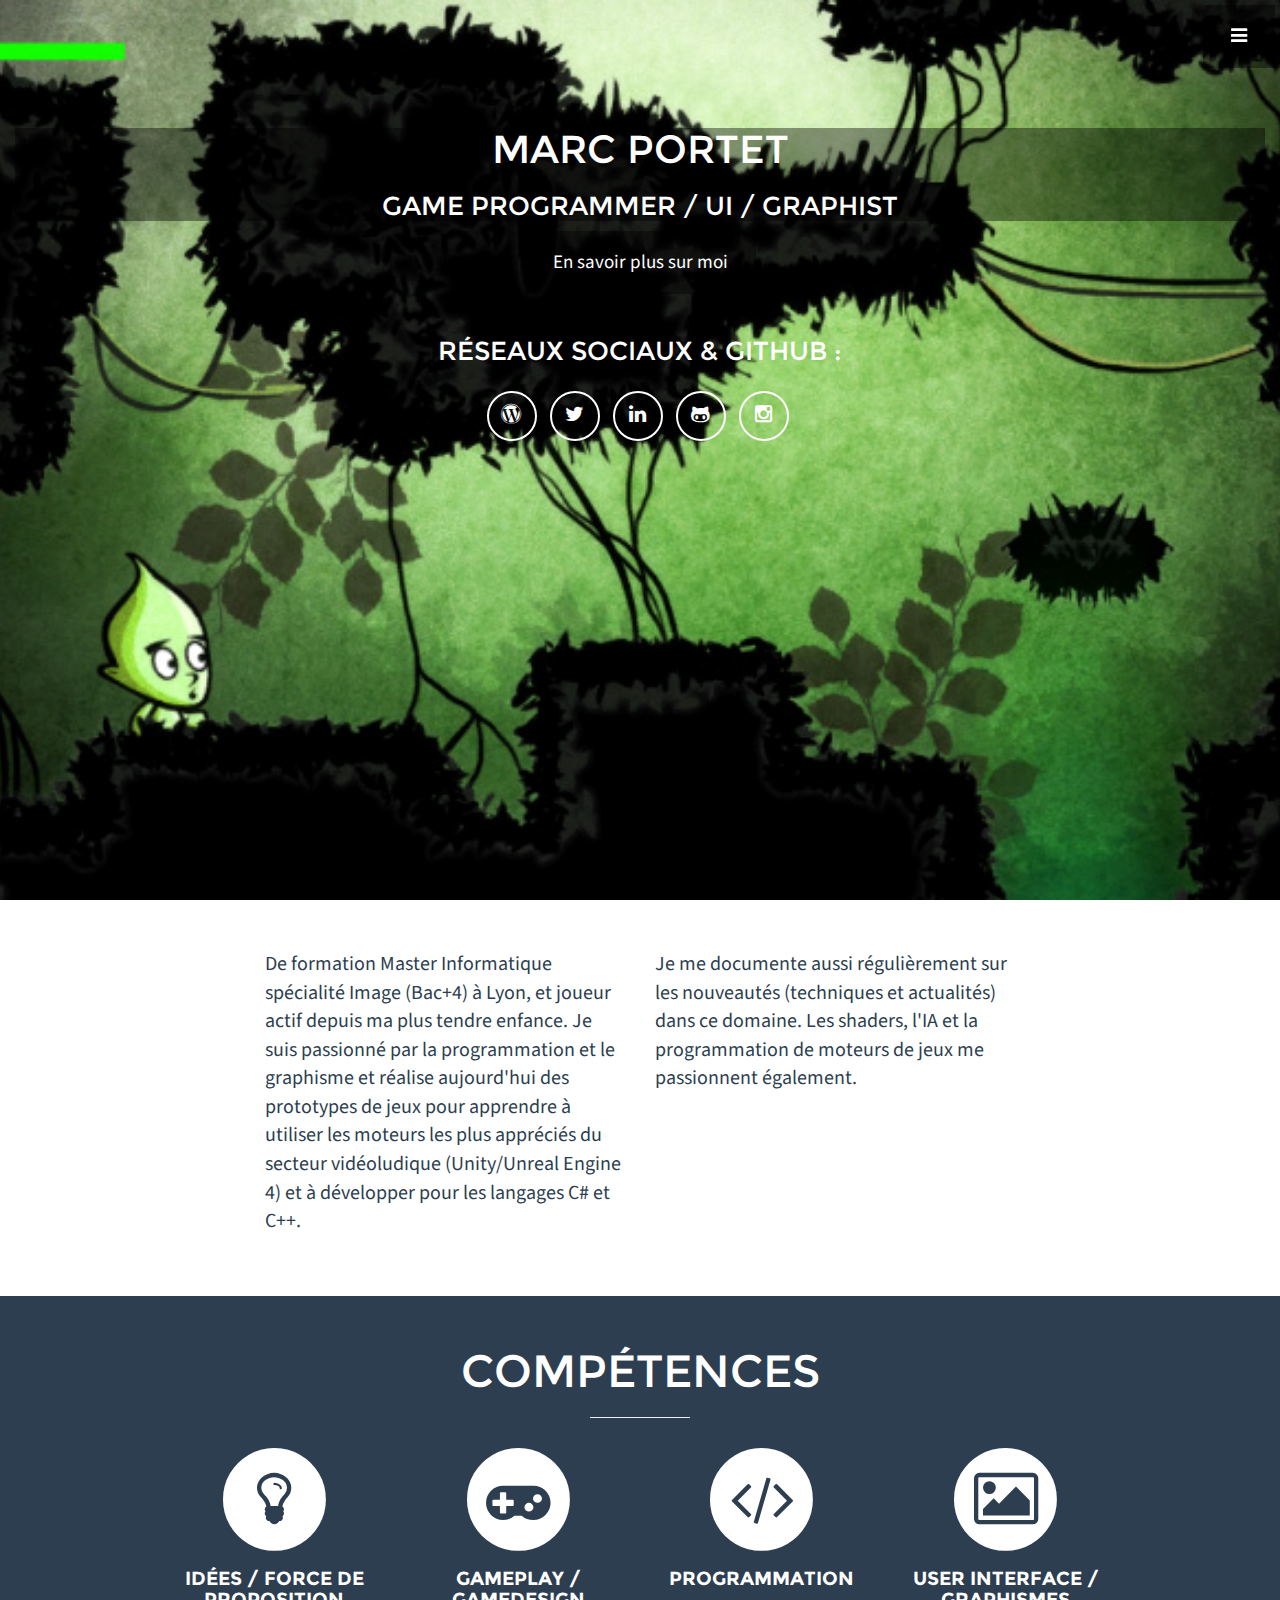
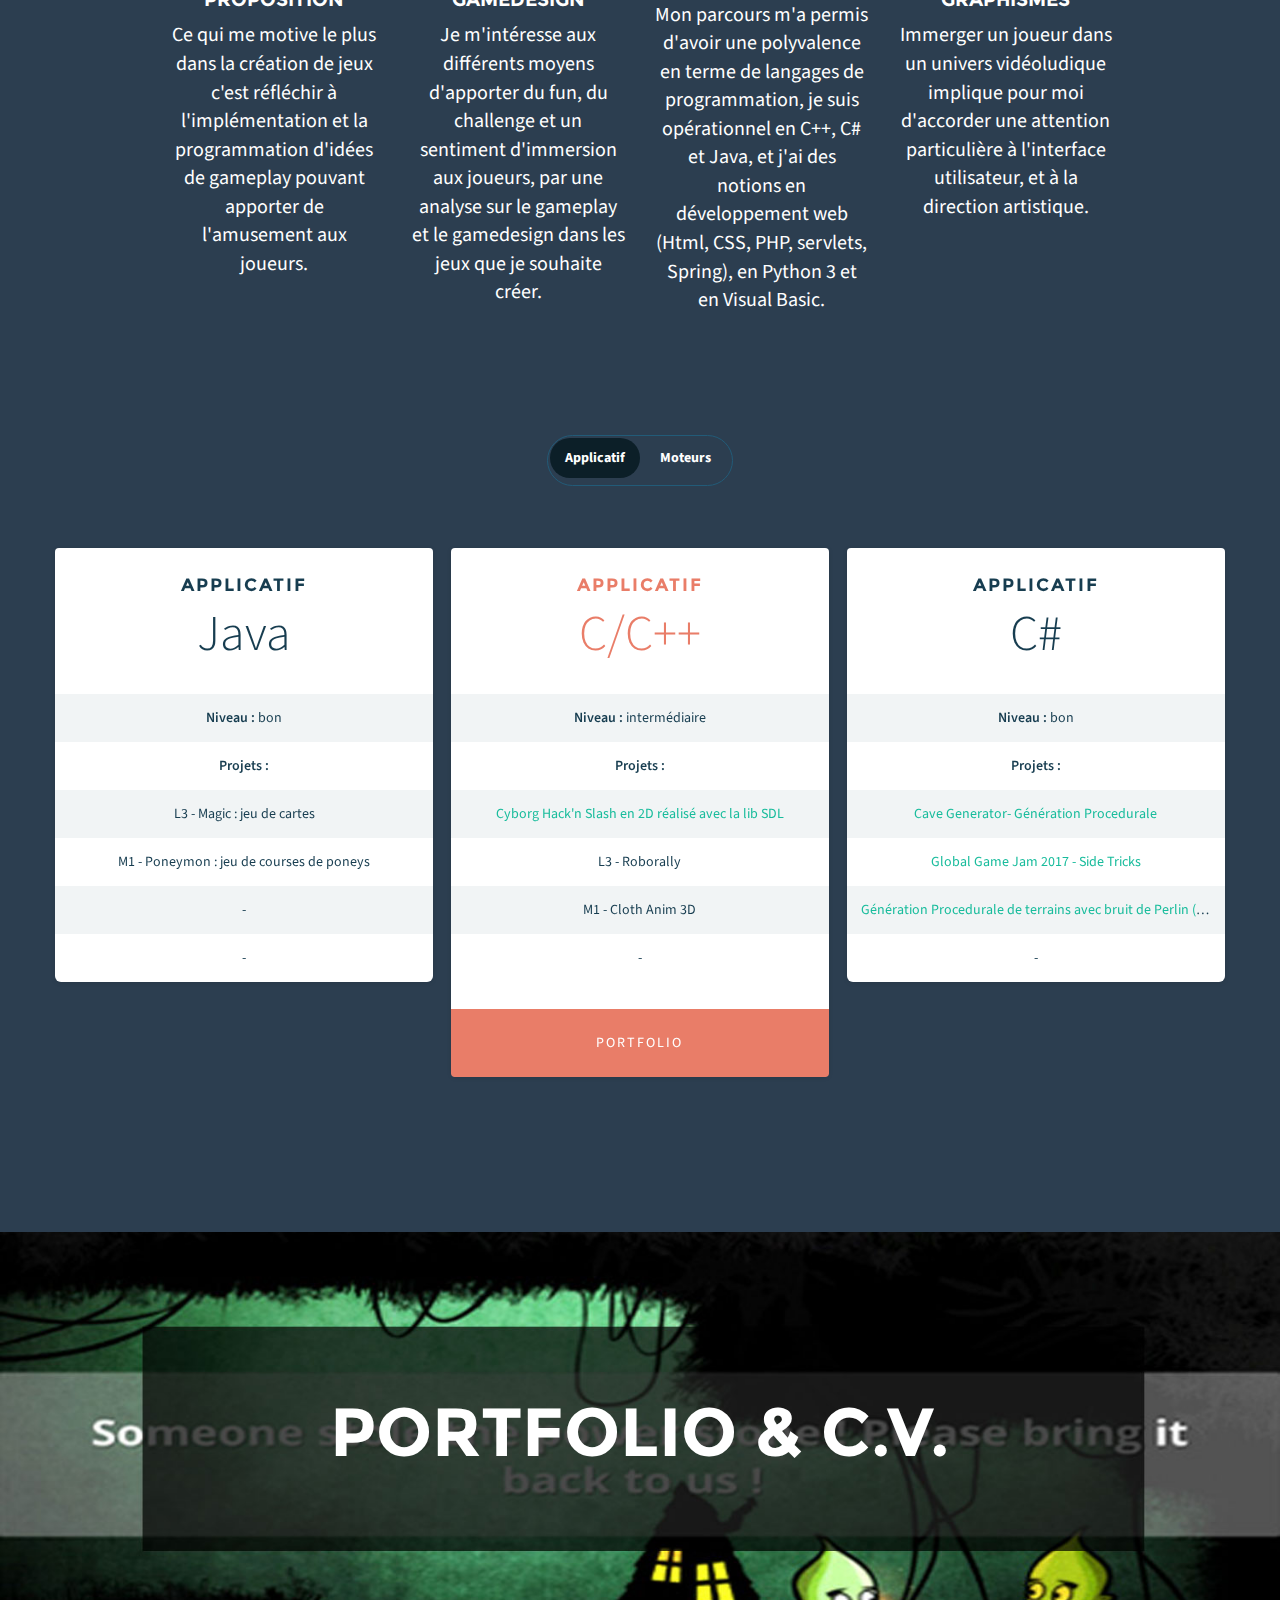
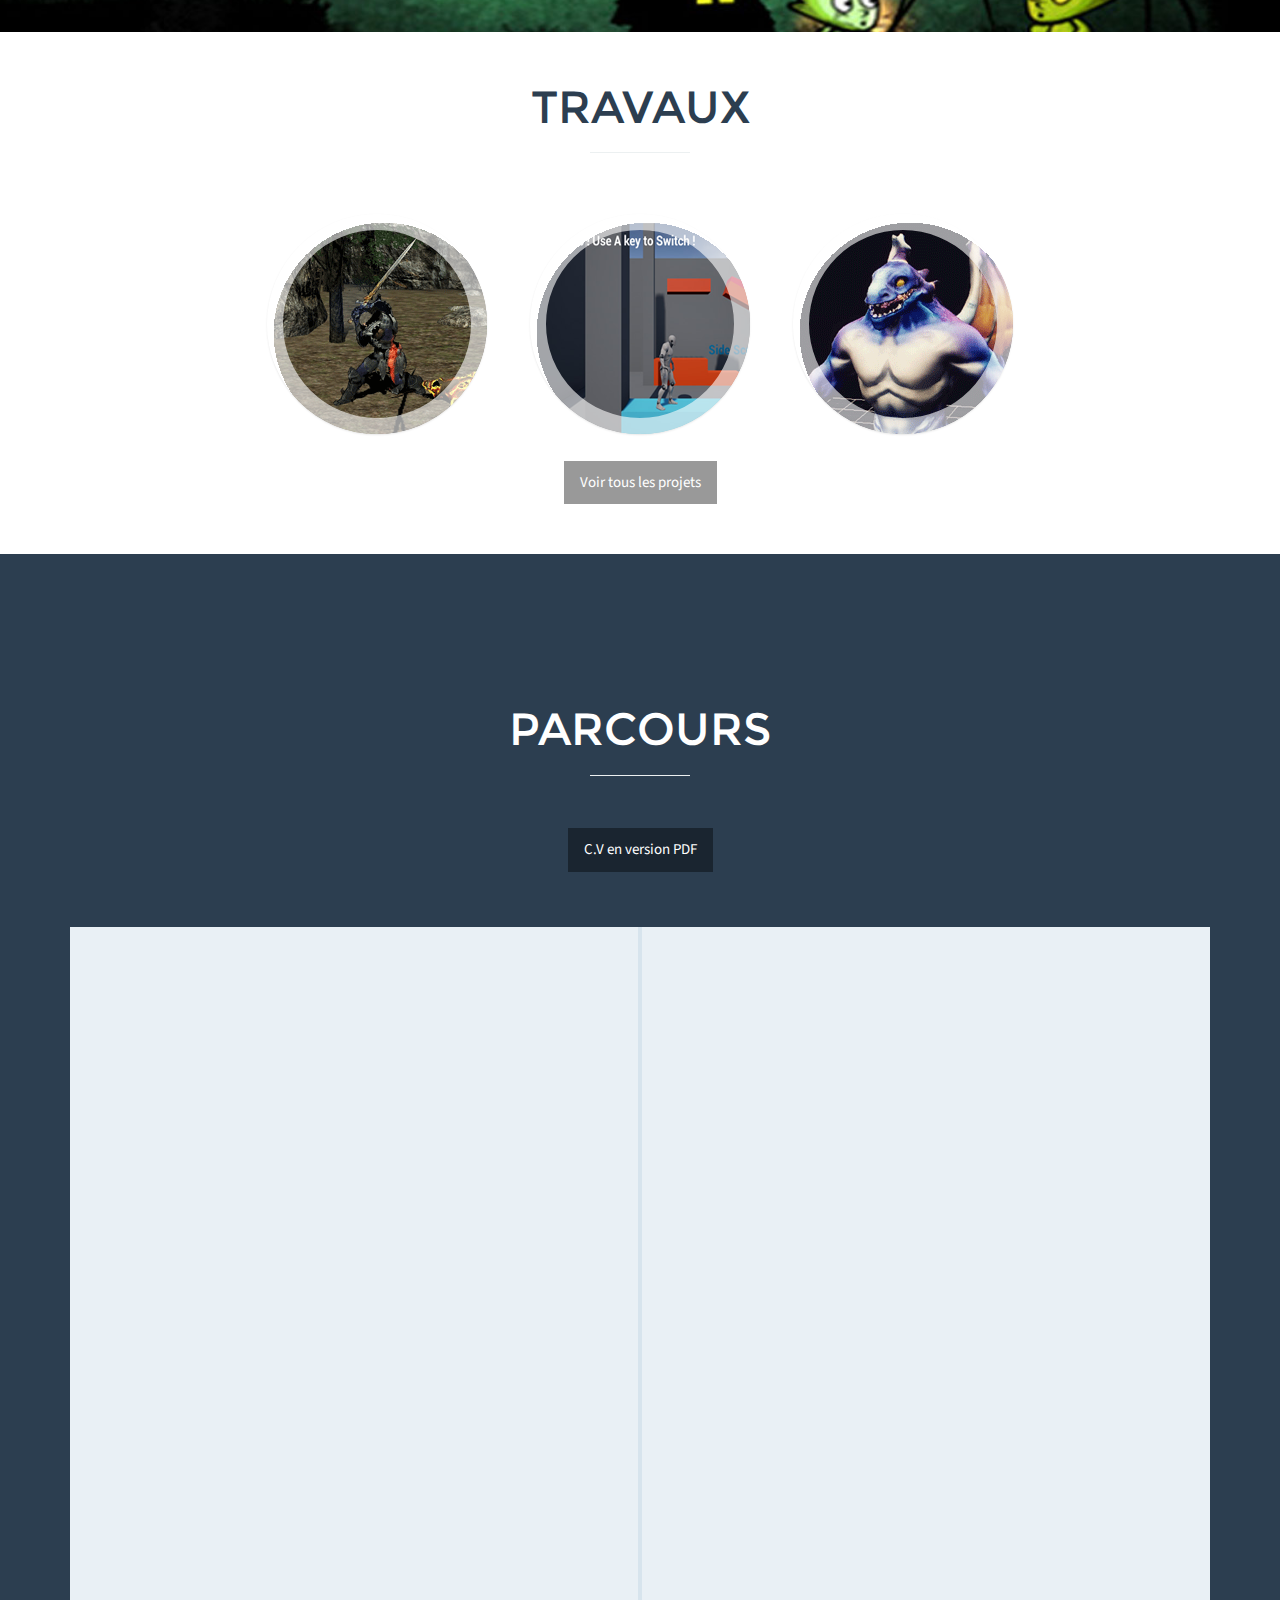
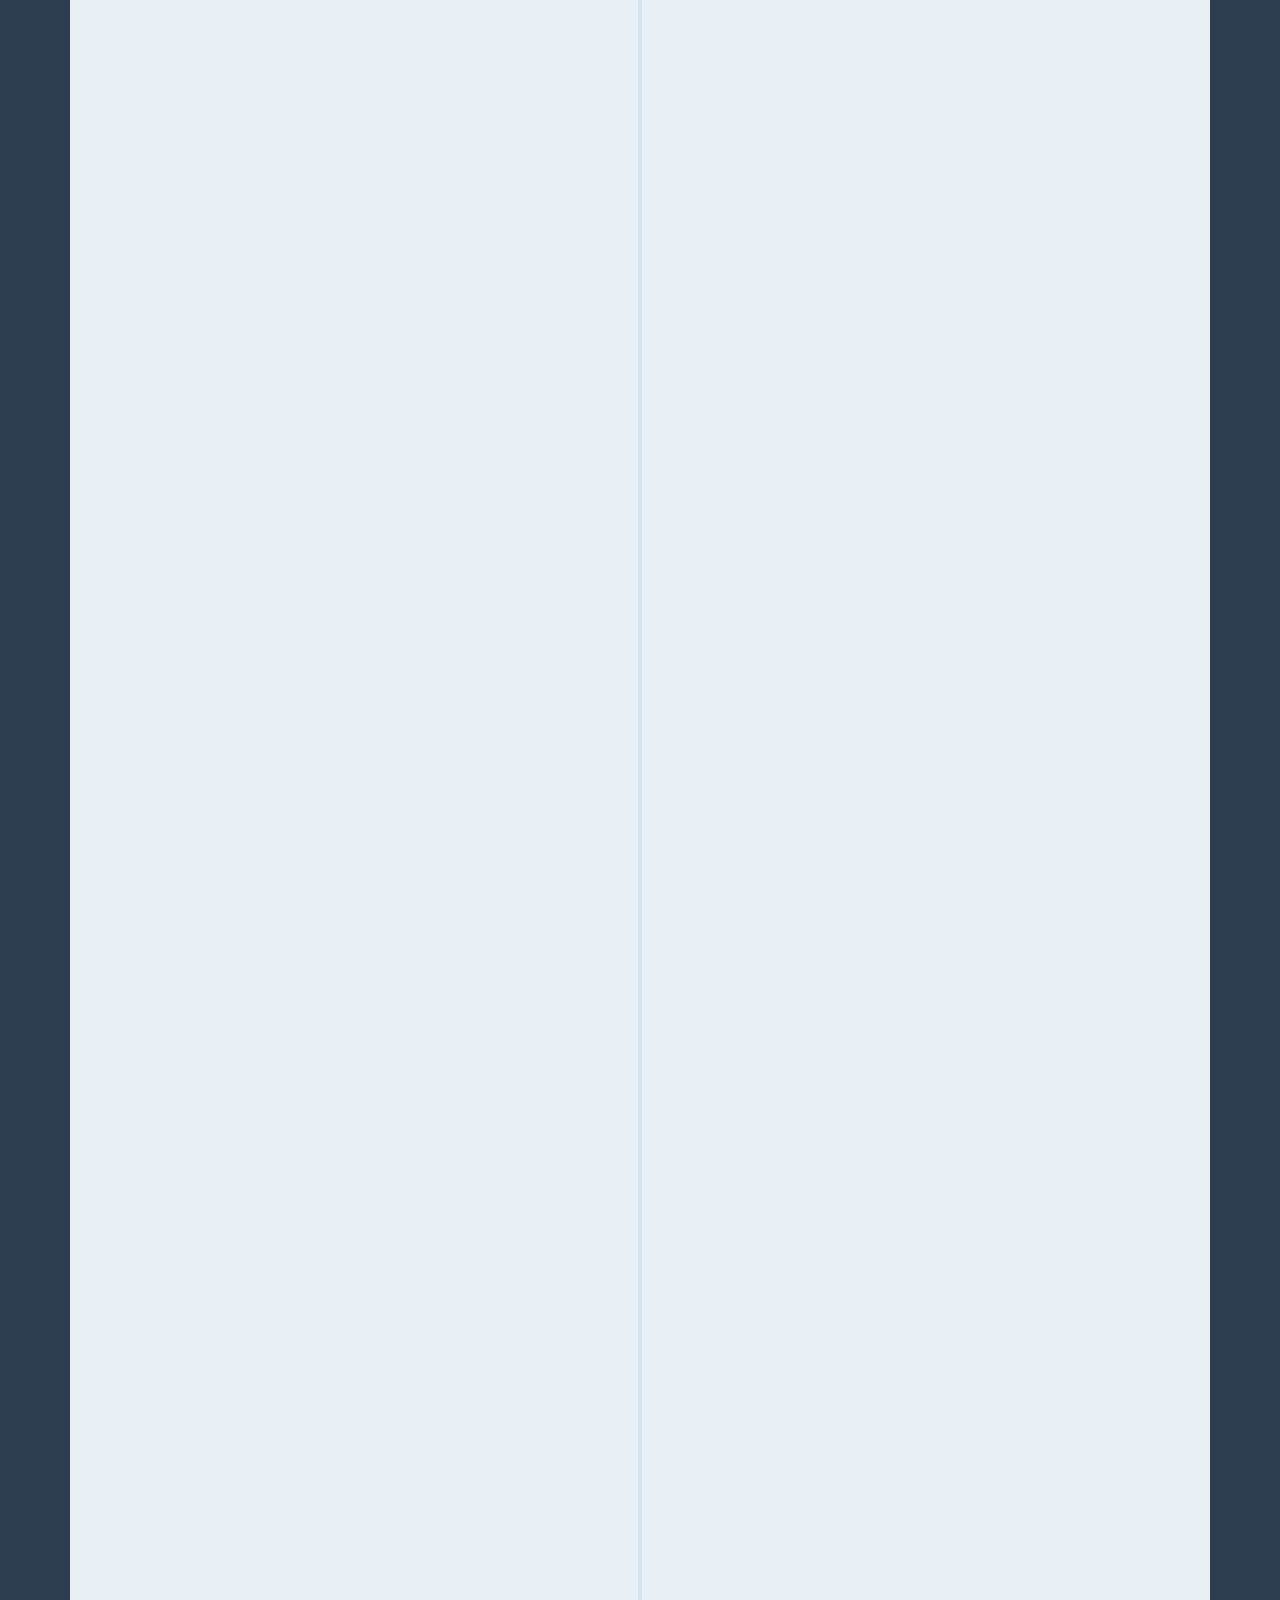
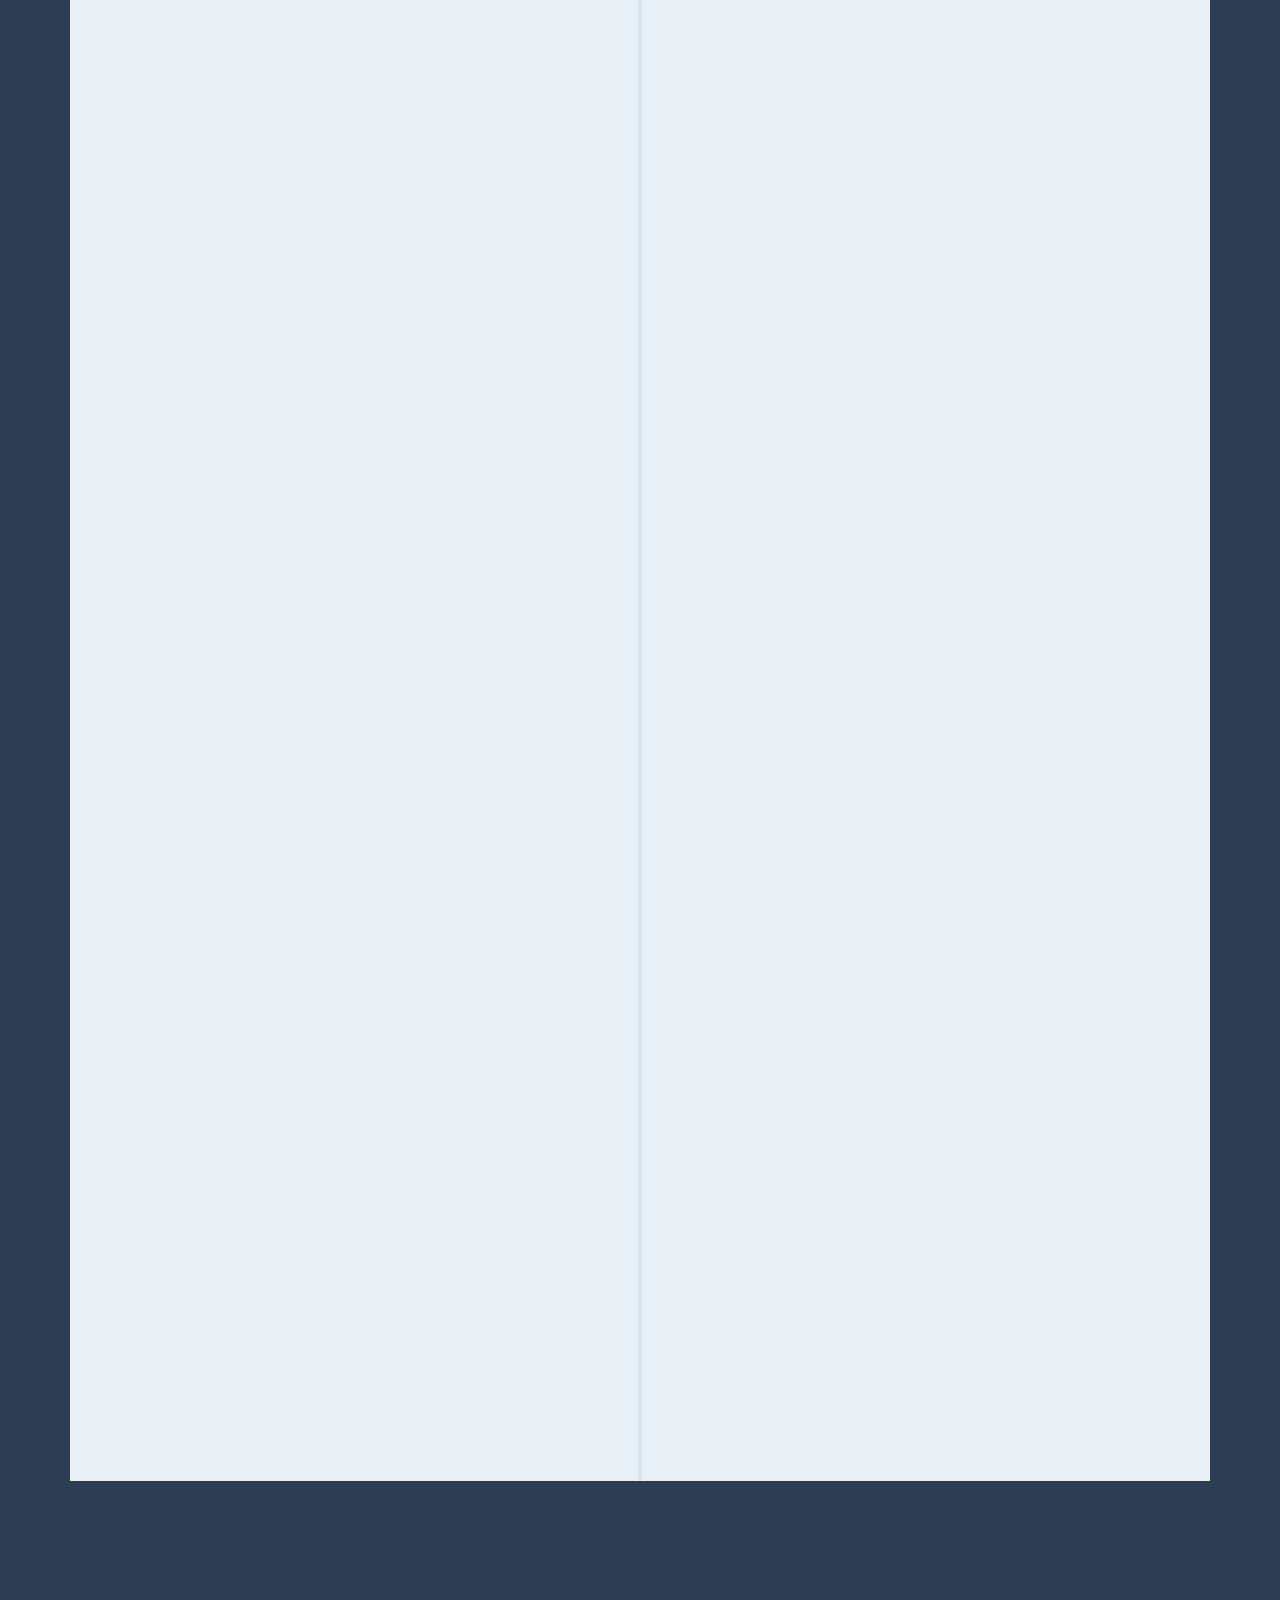
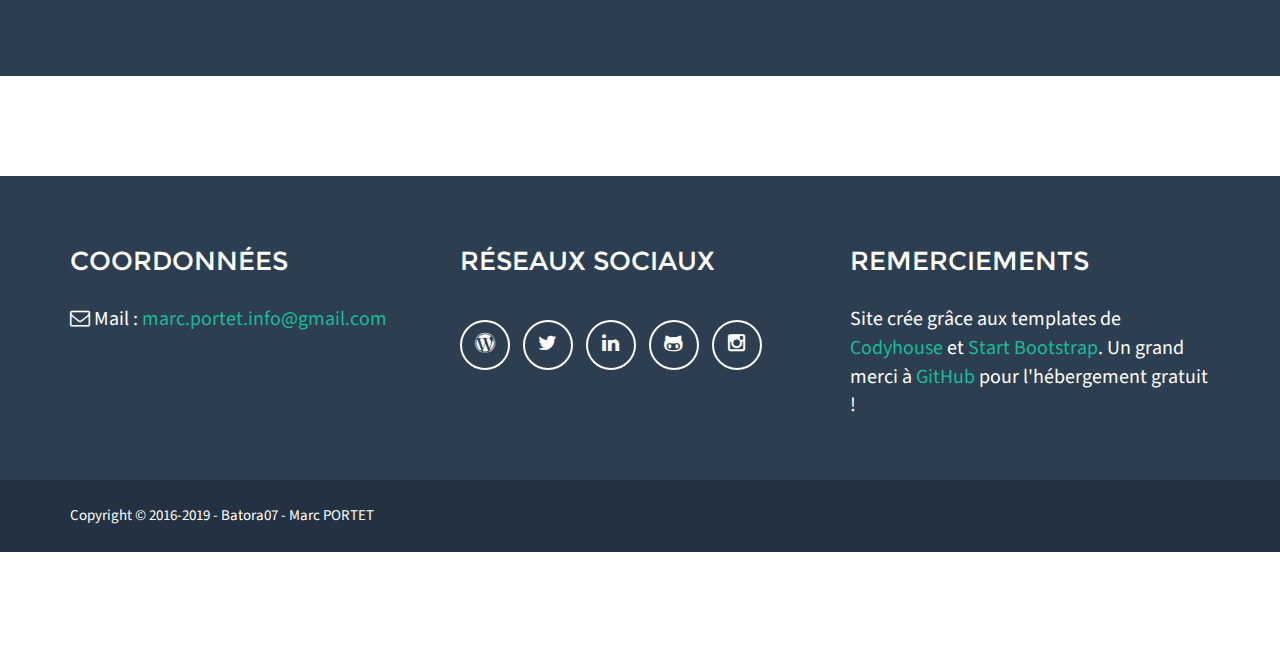
==== commit 10d5f12e: "Update project file" ====
--- a/index.html
+++ b/index.html
@@ -72,25 +72,6 @@
     <!-- Header -->
     <header id="top" class="header">
             <div class="col-lg-12">
-				<br>
-				<br>
-				<br>
-				<br>
-				<br>
-				<br>
-				<br>
-				<br>
-				<br>
-				<br>
-				<br>
-				<br>
-				<br>
-				<br>
-				<br>
-				<br>
-				<br>
-				<br>
-				<br>
 				<br>
 				<br>
 				<br>
@@ -441,7 +422,7 @@
                                 <div class="ch-item ch-img-1">
                                     <div class="ch-info">
                                         <h3>Projets Unity</h3>
-                                        <p><a href="pages/projects.html" target="_blank">by Marc Portet / Batora07</a></p>
+                                        <p><a href="pages/projects.html">by Marc Portet / Batora07</a></p>
                                     </div>
                                 </div>
                             </li>
@@ -449,7 +430,7 @@
                                 <div class="ch-item ch-img-2">
                                     <div class="ch-info">
                                         <h3>Projets C++ & Unreal</h3>
-                                        <p><a href="pages/projects.html" target="_blank">by Marc Portet / Batora07</a></p>
+                                        <p><a href="pages/projects.html">by Marc Portet / Batora07</a></p>
                                     </div>
                                 </div>
                             </li>
@@ -457,14 +438,14 @@
                                 <div class="ch-item ch-img-4">
                                     <div class="ch-info">
                                         <h3>Autres Projets</h3>
-                                        <p><a href="pages/projects.html" target="_blank">by Marc Portet / Batora07</a></p>
+                                        <p><a href="pages/projects.html">by Marc Portet / Batora07</a></p>
                                     </div>
                                 </div>
                             </li>
                         </ul>
                     </div>
                     <!-- /.row (nested) -->
-                    <a href="pages/projects.html" class="btn btn-dark" target="_blank">Voir tous les projets</a>
+                    <a href="pages/projects.html" class="btn btn-dark">Voir tous les projets</a>
                 </div>
                 <!-- /.col-lg-10 -->
             </div>
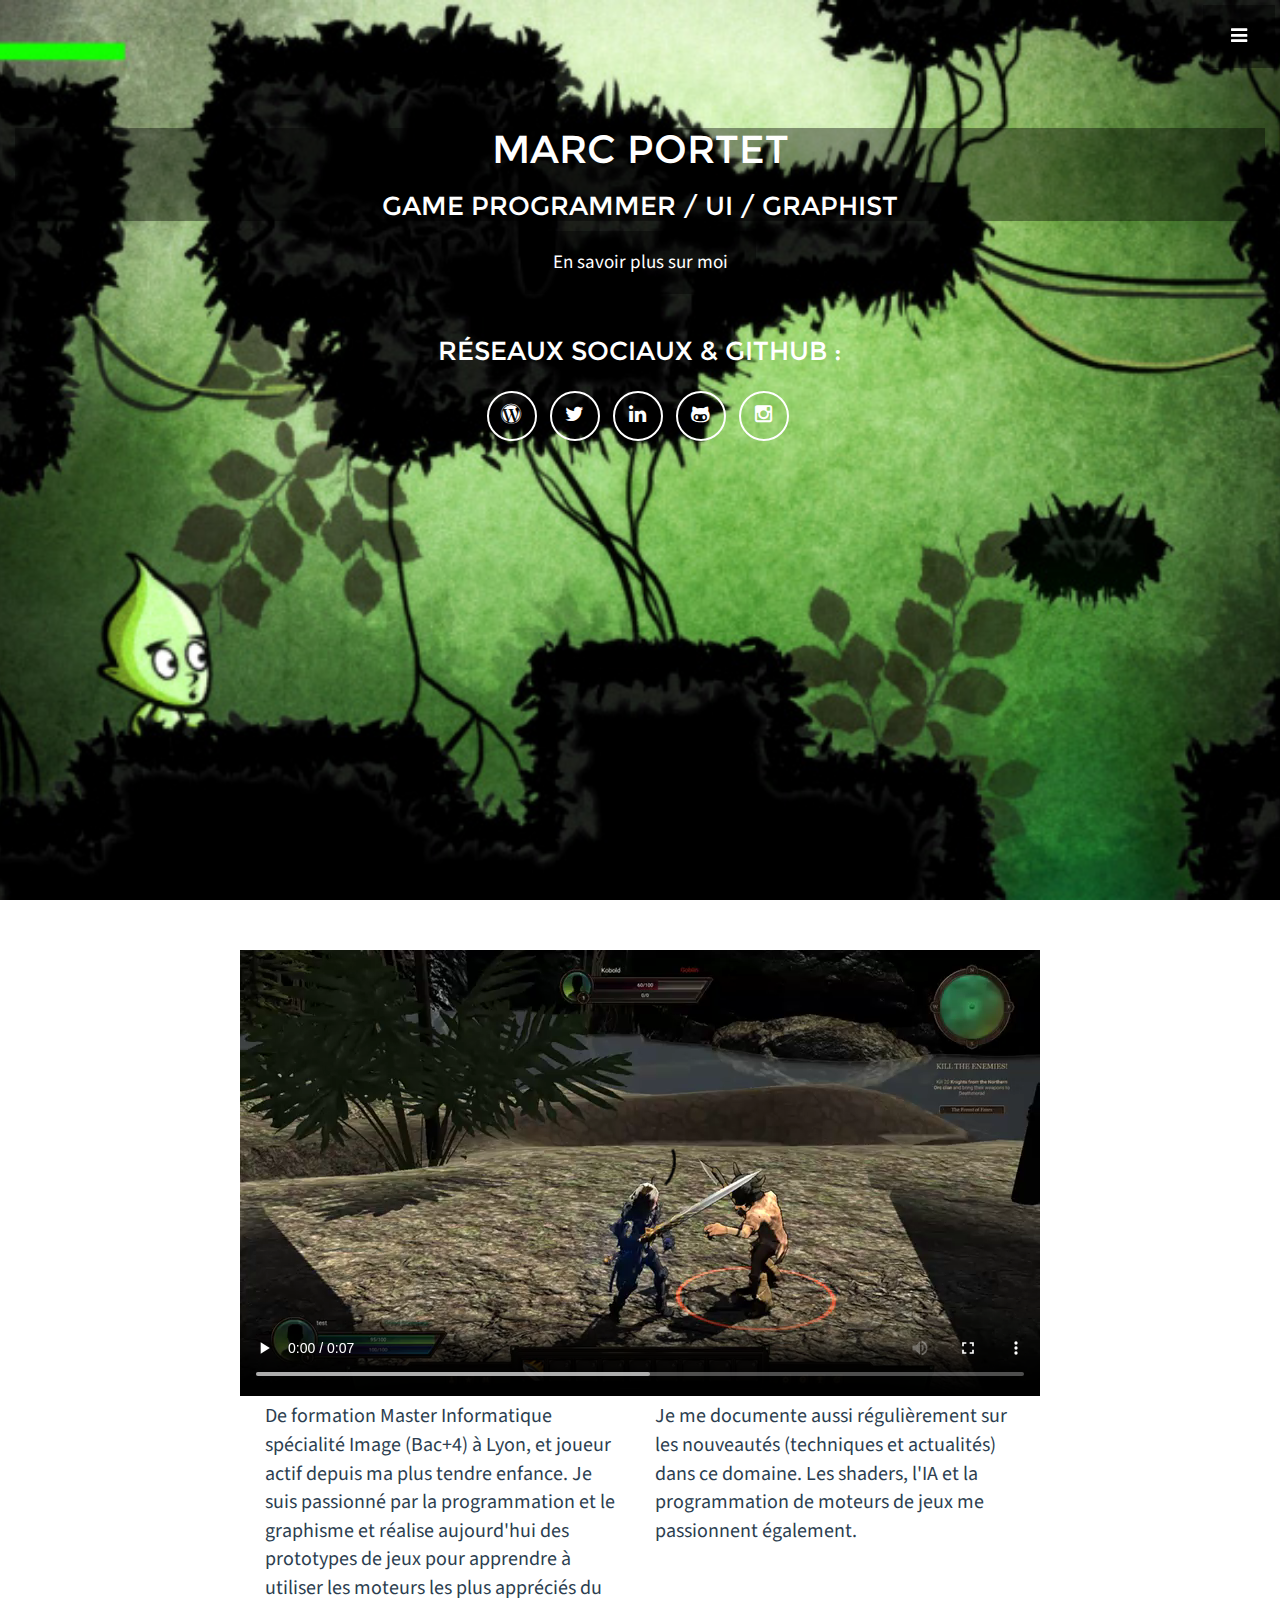
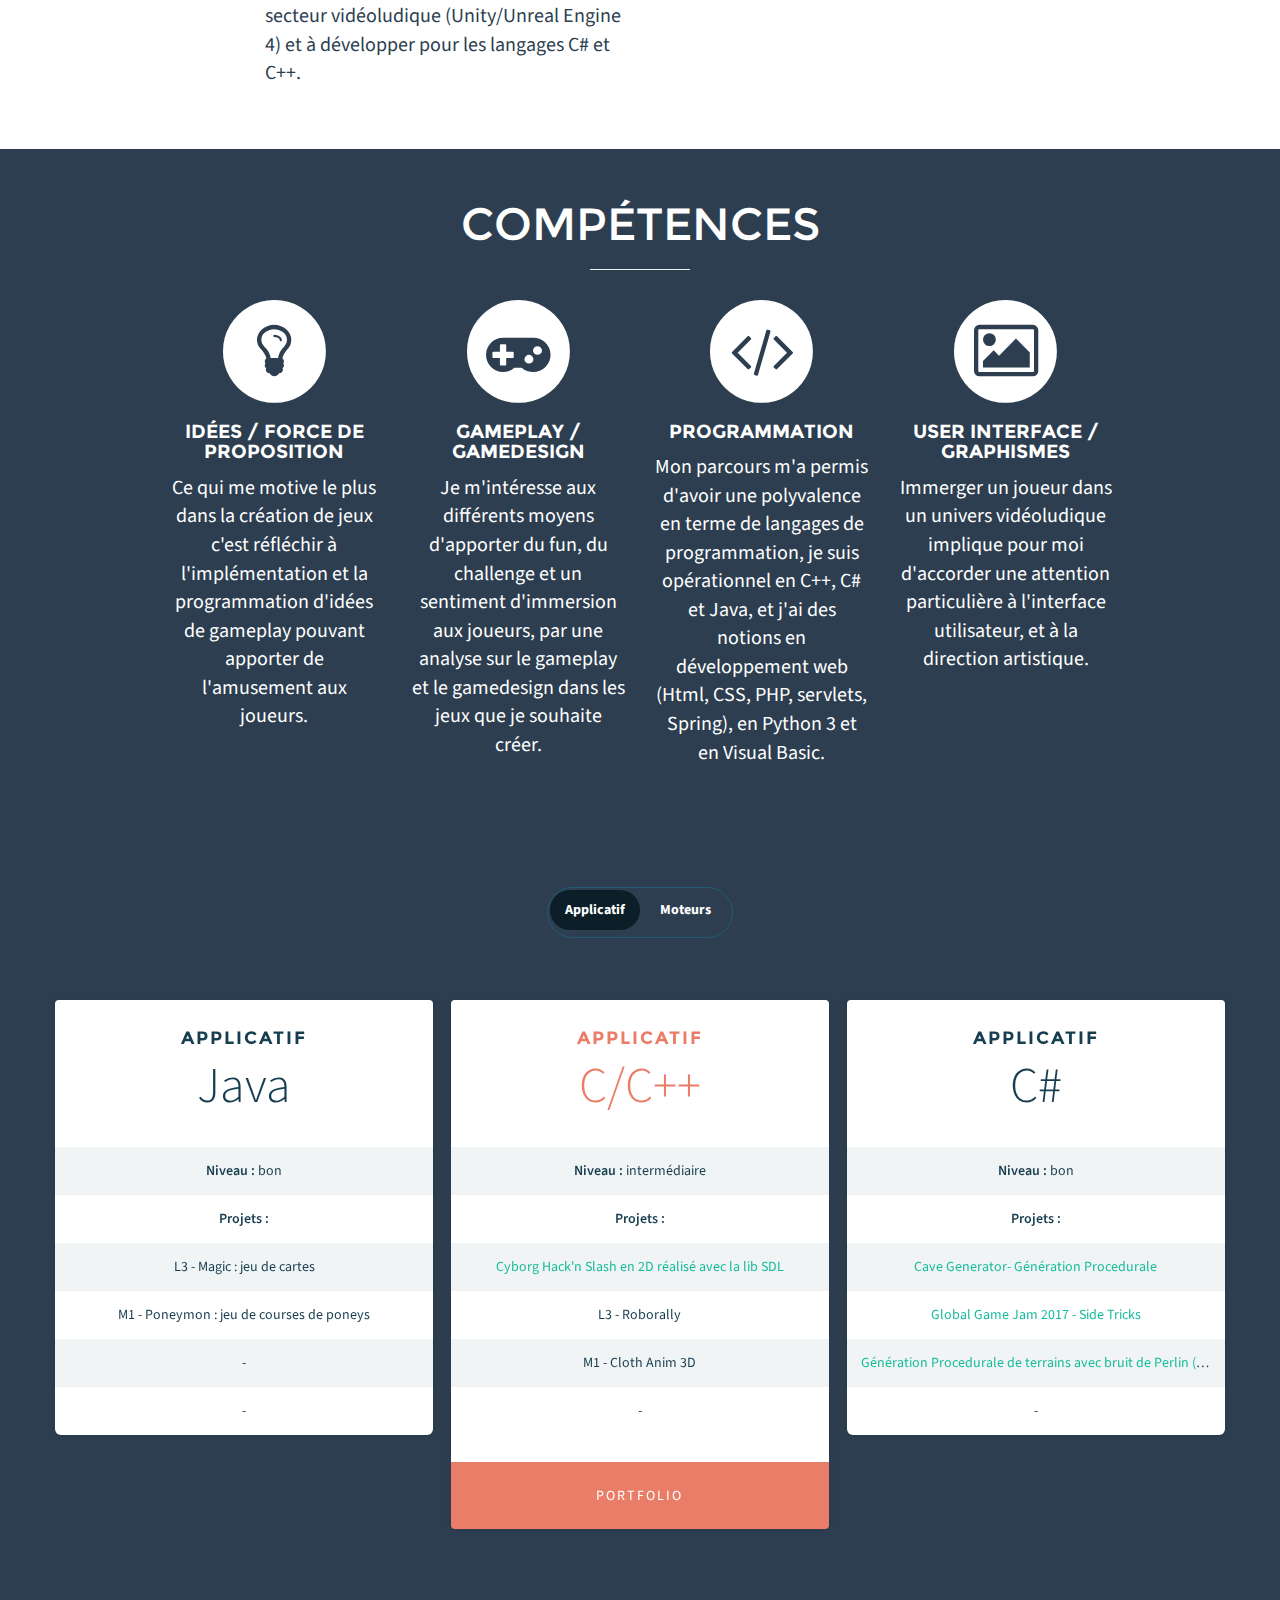
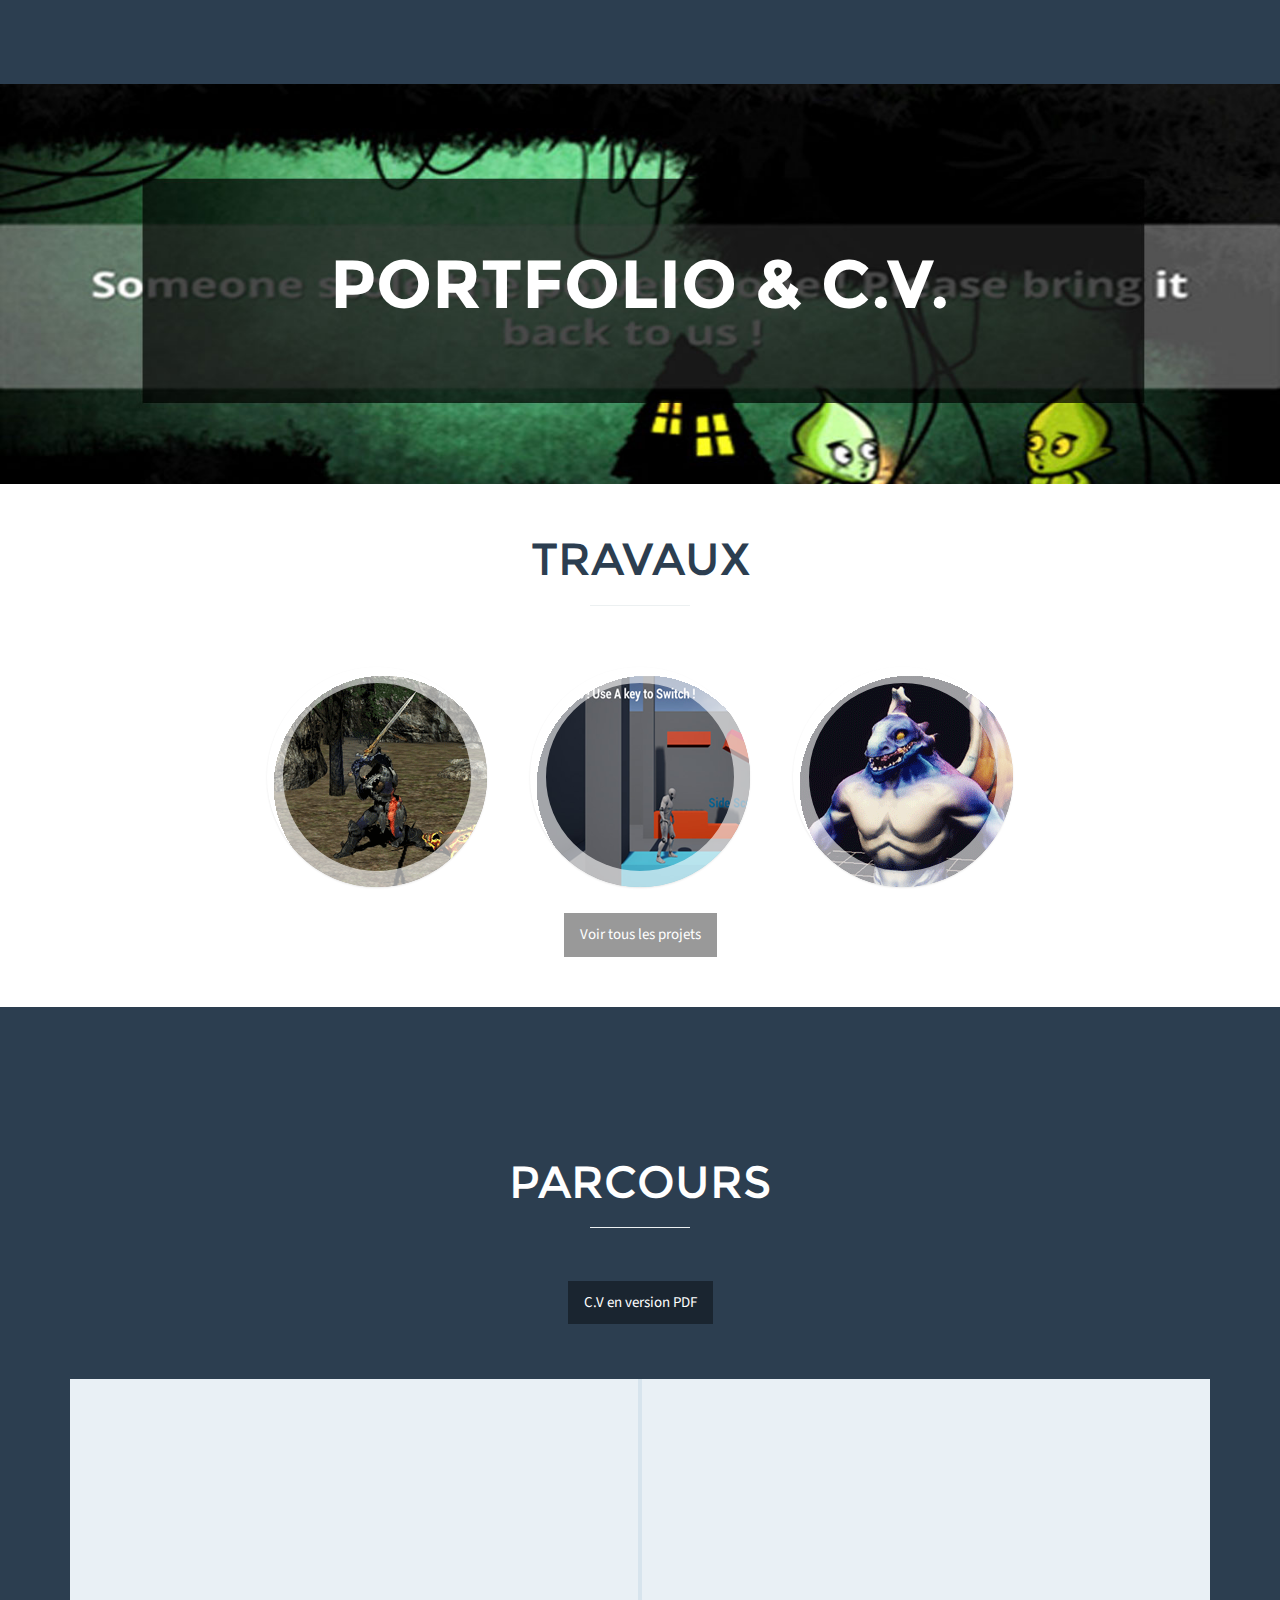
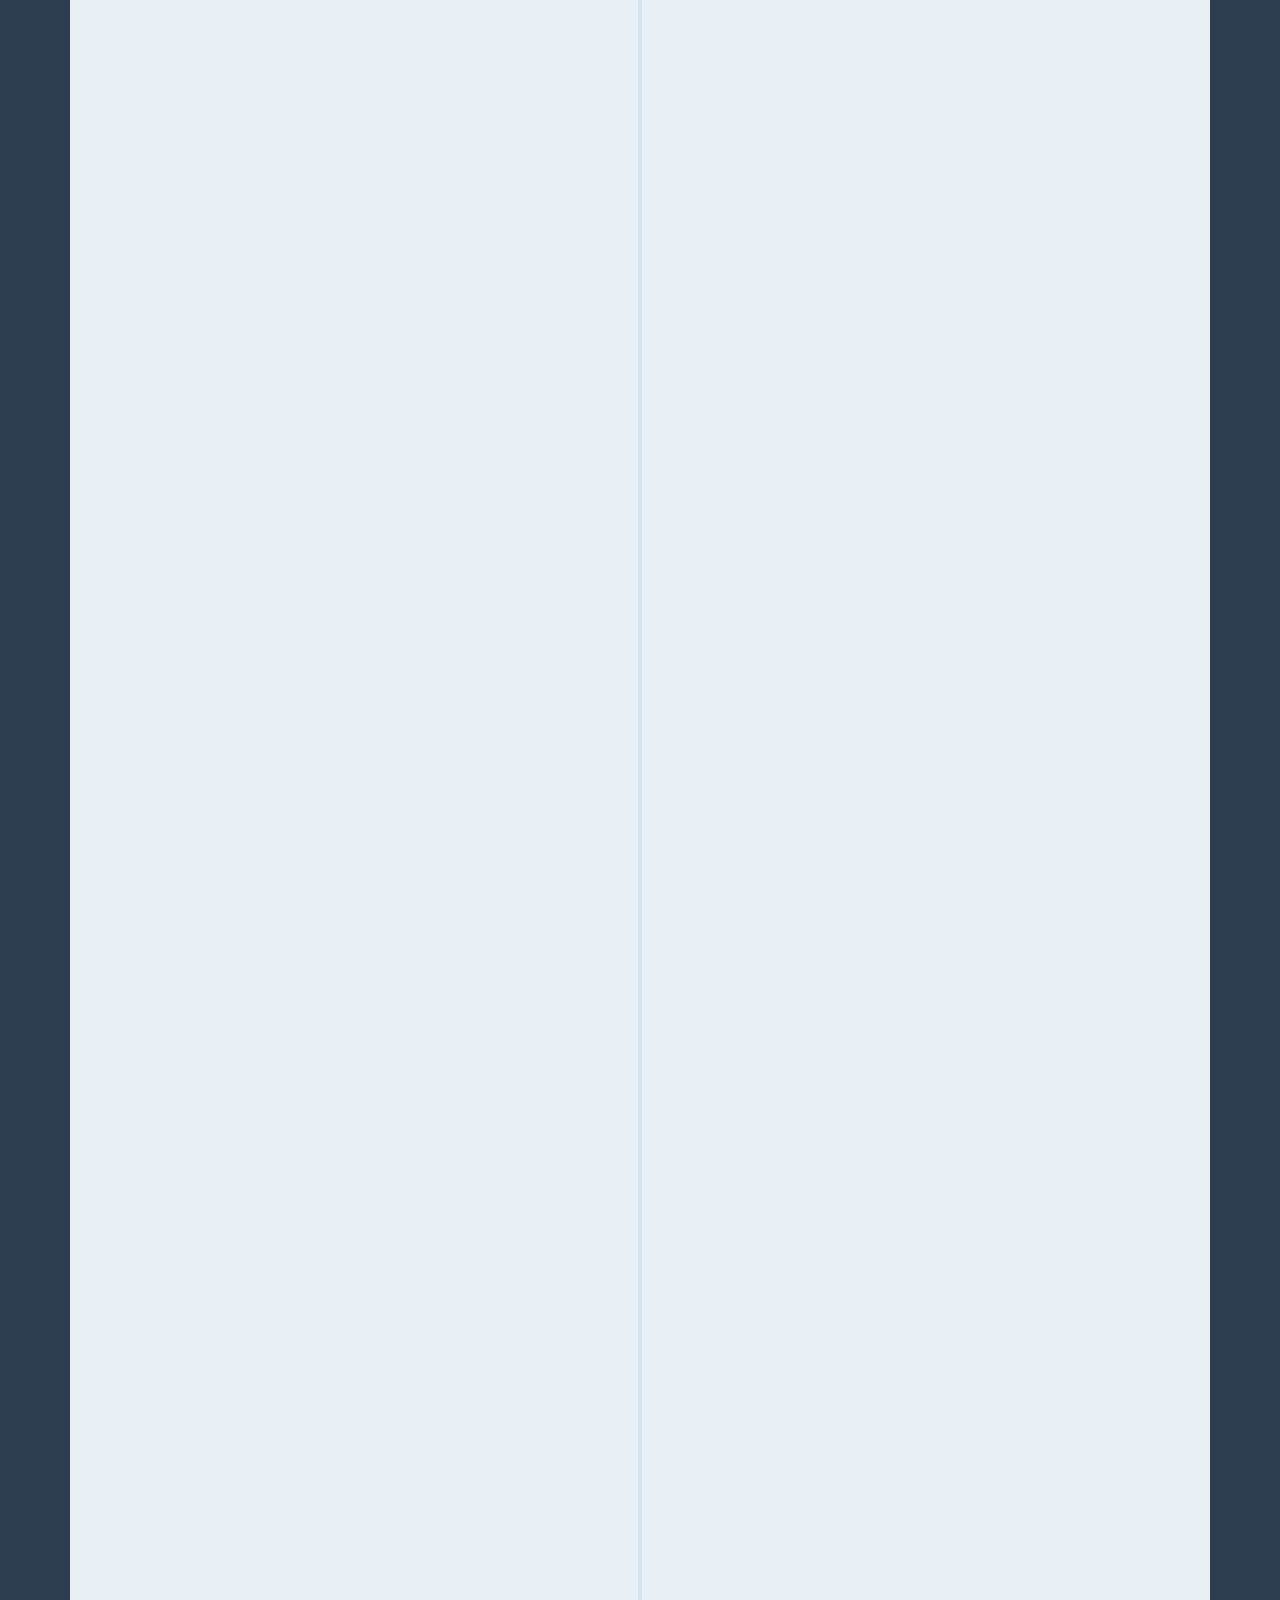
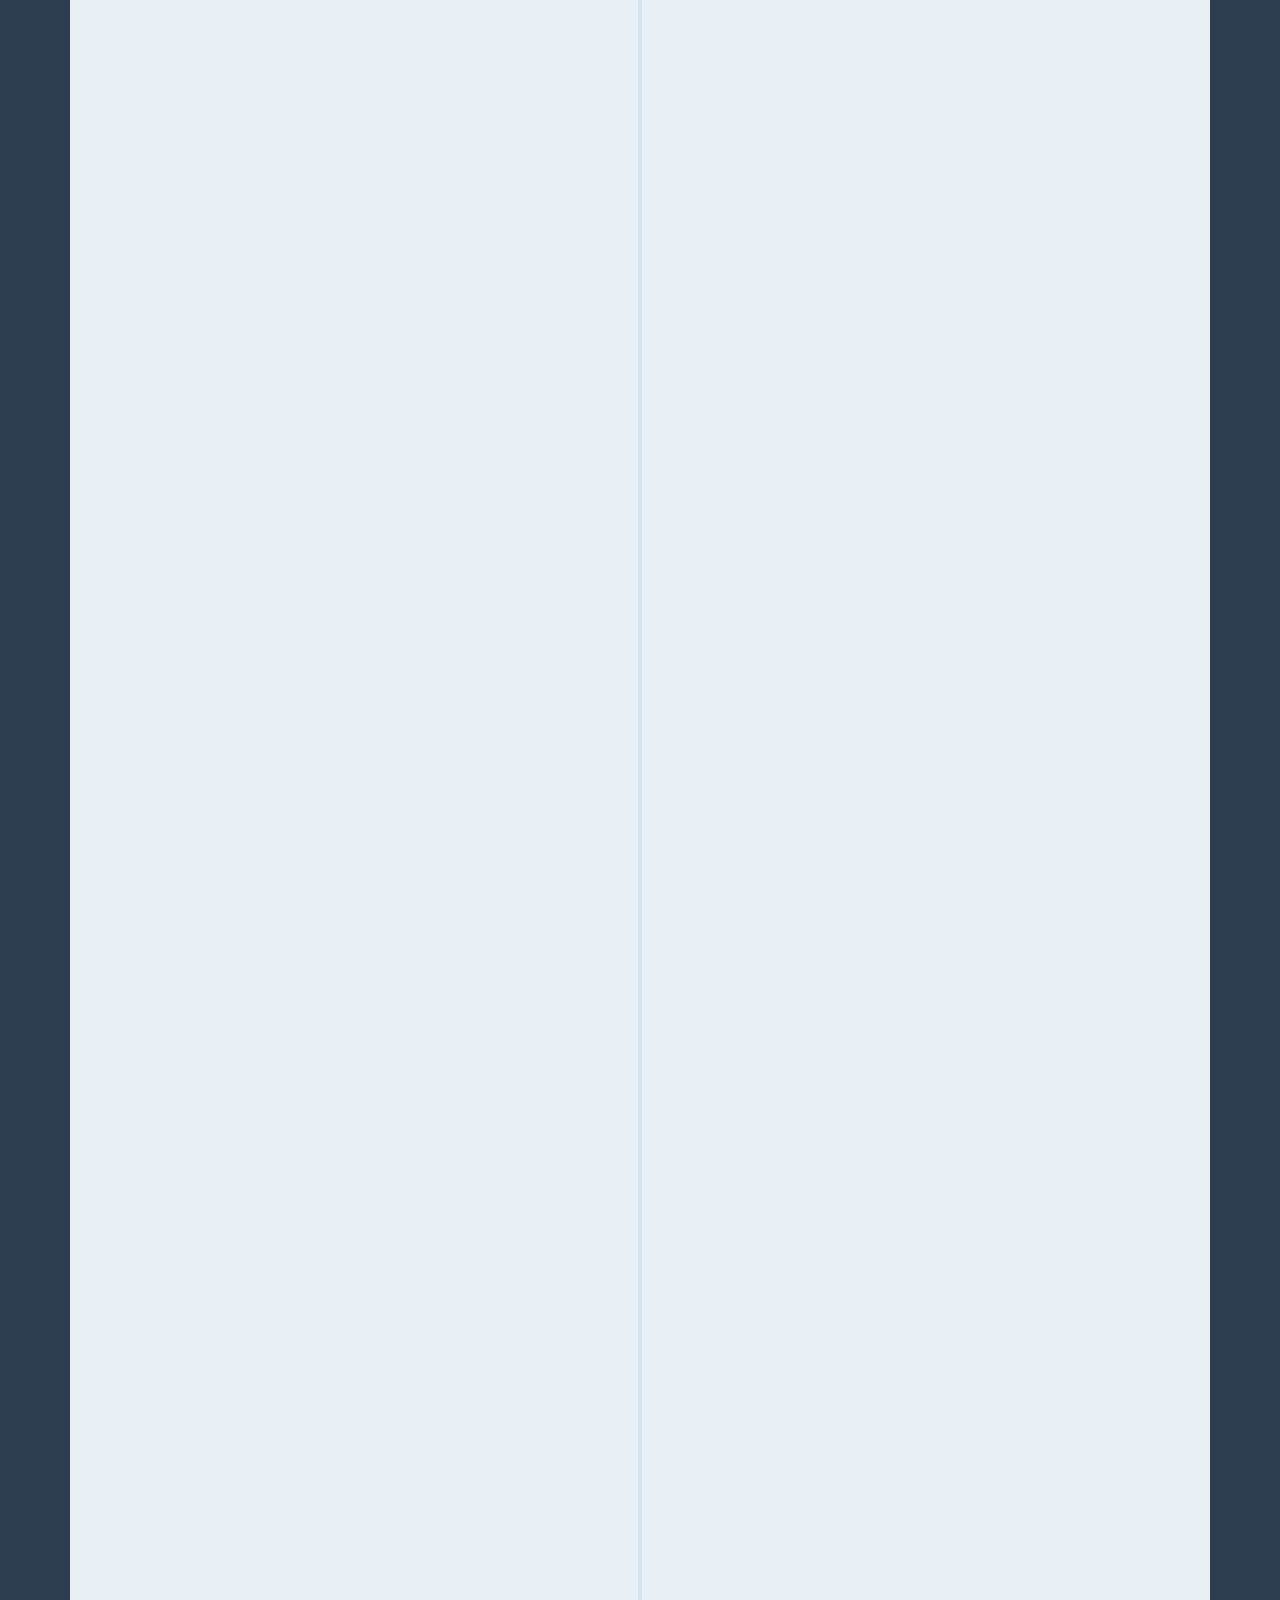
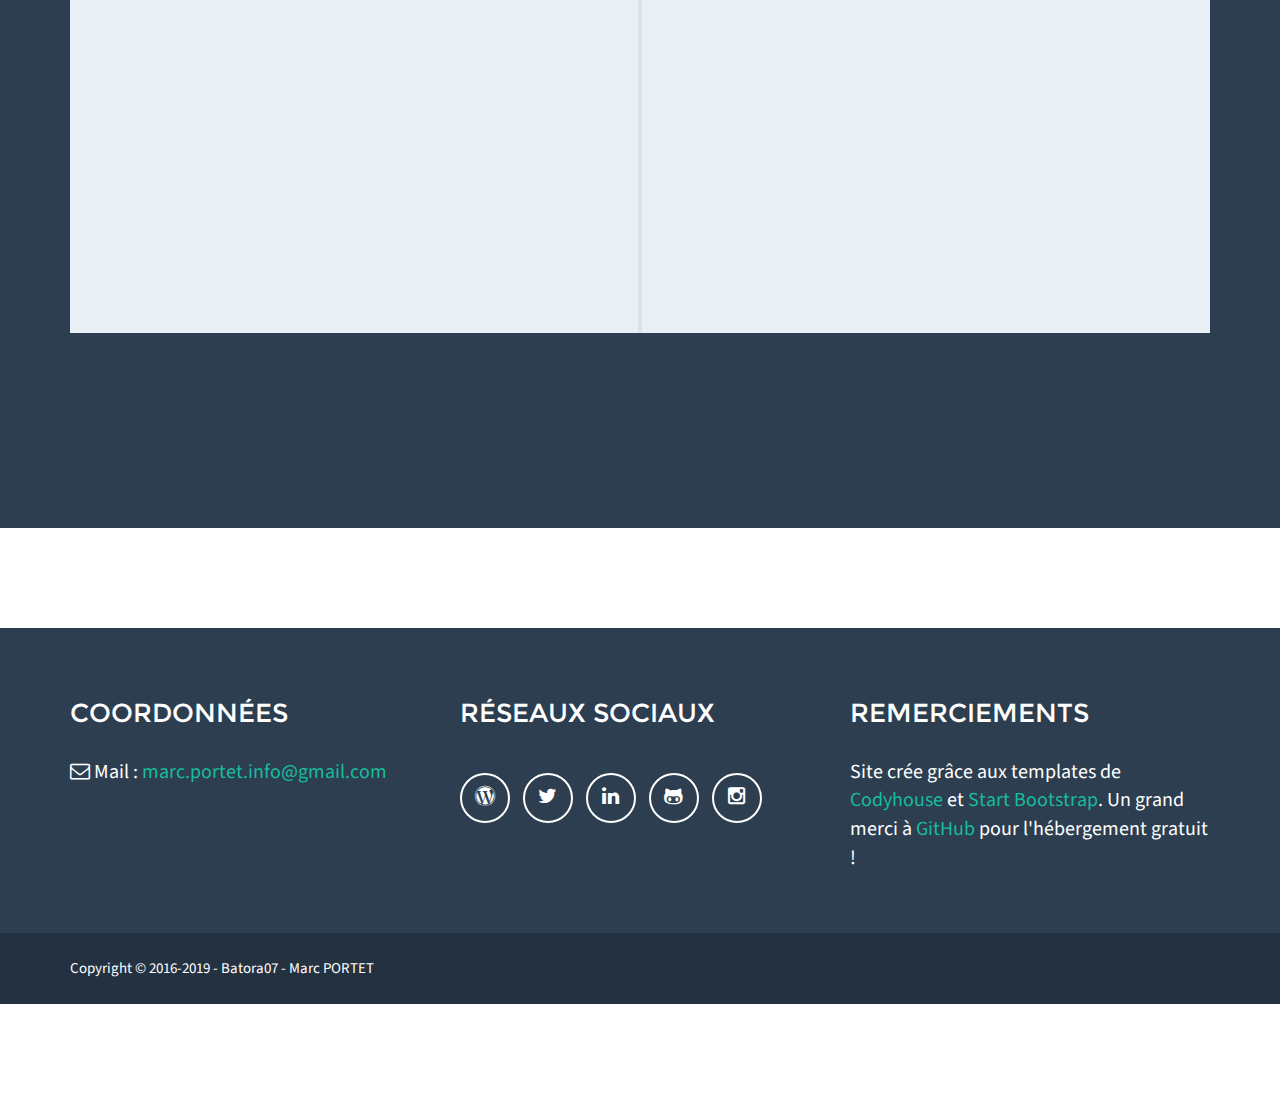
==== commit 461379e5: "Add VFX fight to index.html" ====
--- a/index.html
+++ b/index.html
@@ -109,6 +109,12 @@
     <!-- About -->
     <section id="about" class="about">
         <div class="container">
+			<div class="row text-center">
+				<video controls>
+					 <source src="pages/img/rpgProto/vfxFight.mp4" type="video/mp4" />
+					 Vidéo présentant un combat de mon projet de RPG
+				</video>
+			</div>
             <div class="row">
                 <div class="col-lg-4 col-lg-offset-2">
                     <p>De formation Master Informatique spécialité Image (Bac+4) à Lyon, et joueur actif depuis ma plus tendre enfance. Je suis passionné par la programmation et le graphisme et réalise aujourd'hui des prototypes de jeux pour apprendre à utiliser les moteurs les plus appréciés du secteur vidéoludique (Unity/Unreal Engine 4) et à développer pour les langages C# et C++.</p>
@@ -429,7 +435,7 @@
                             <li>
                                 <div class="ch-item ch-img-2">
                                     <div class="ch-info">
-                                        <h3>Projets C++ & Unreal</h3>
+                                        <h3>C++ & Unreal</h3>
                                         <p><a href="pages/projects.html">by Marc Portet / Batora07</a></p>
                                     </div>
                                 </div>
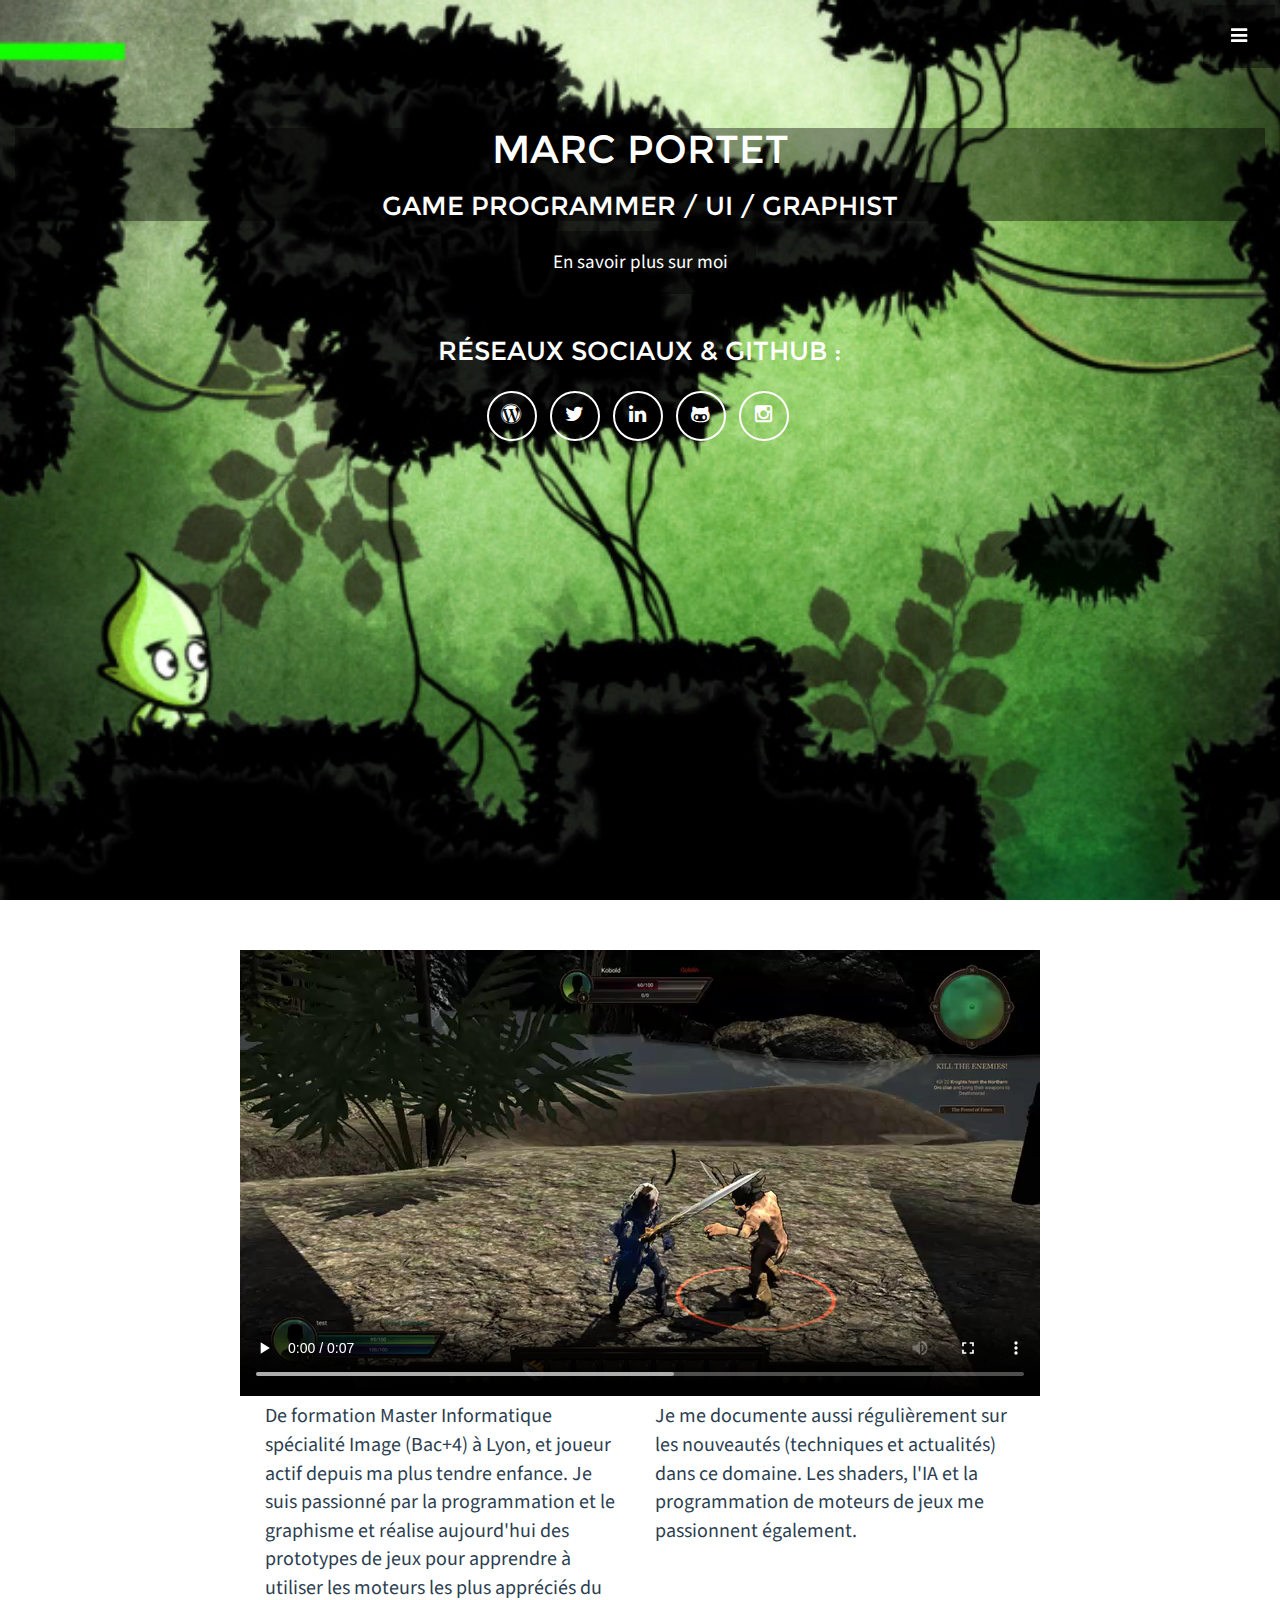
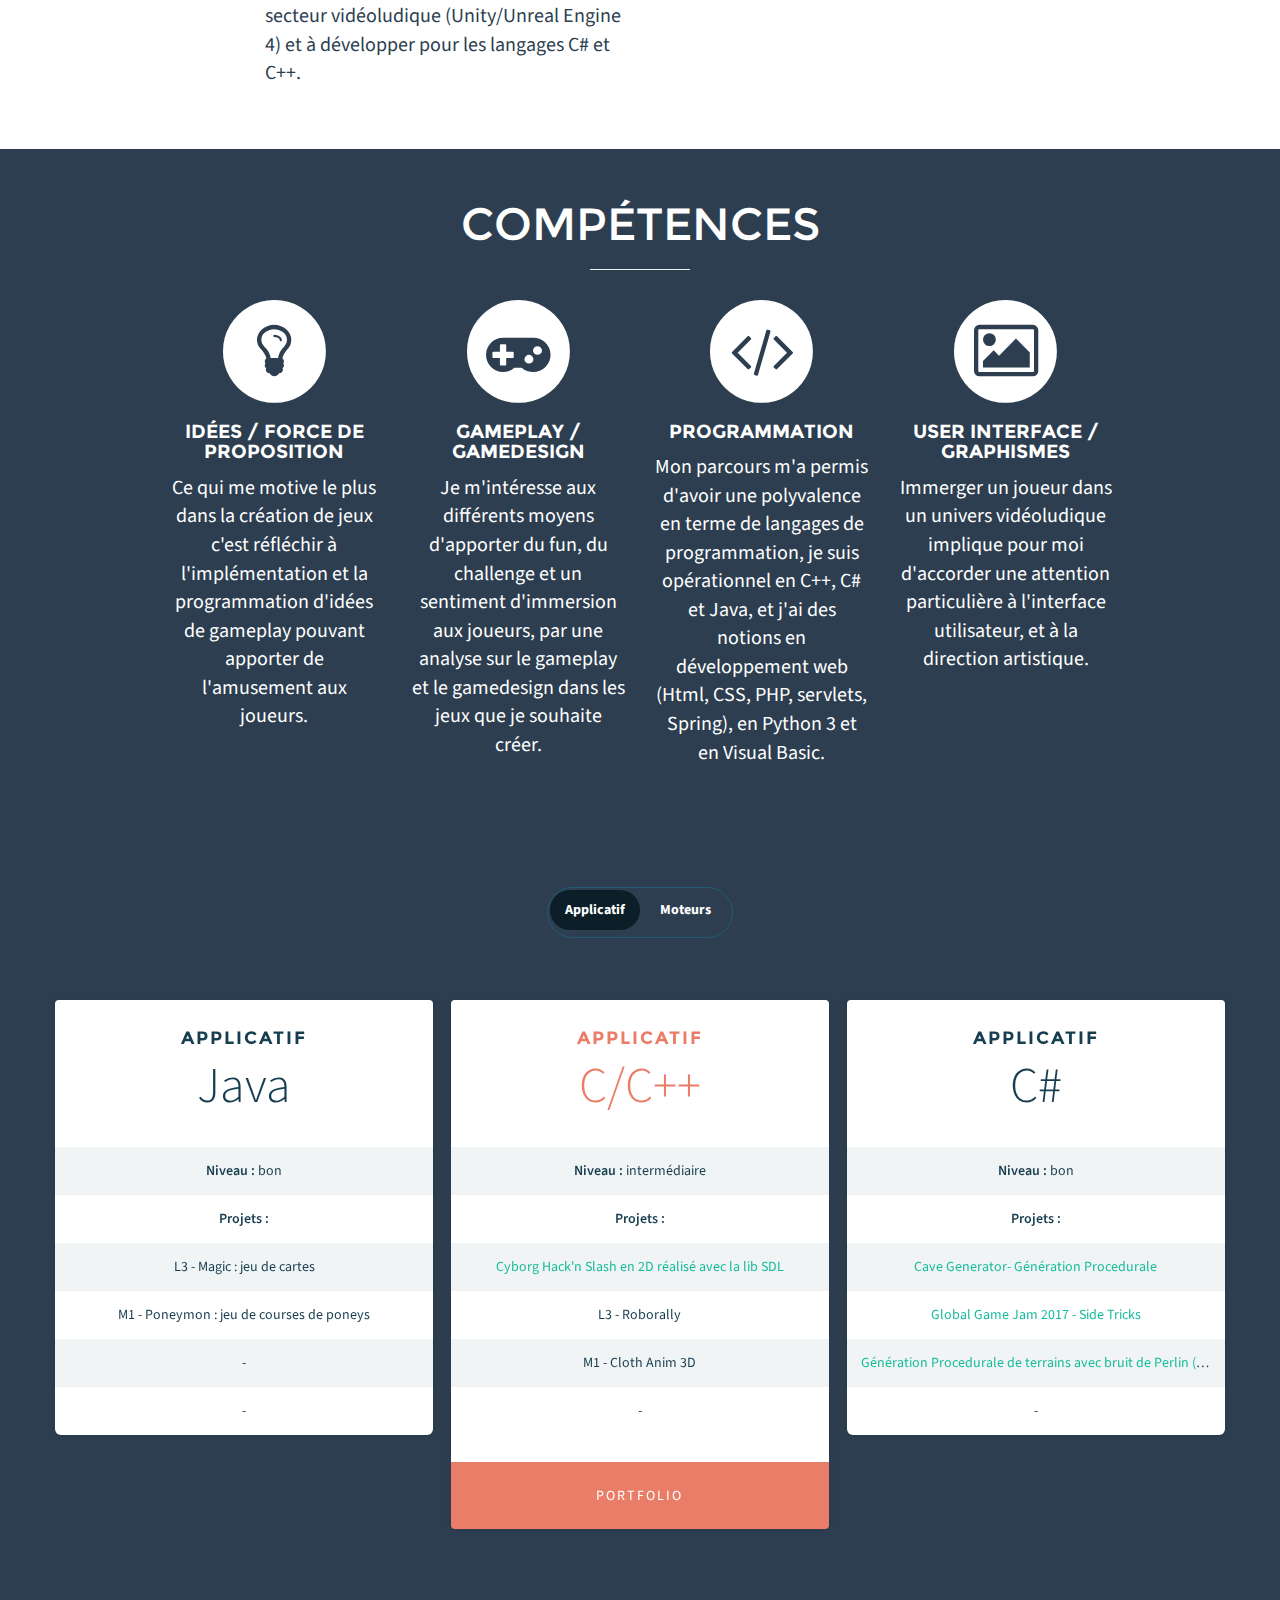
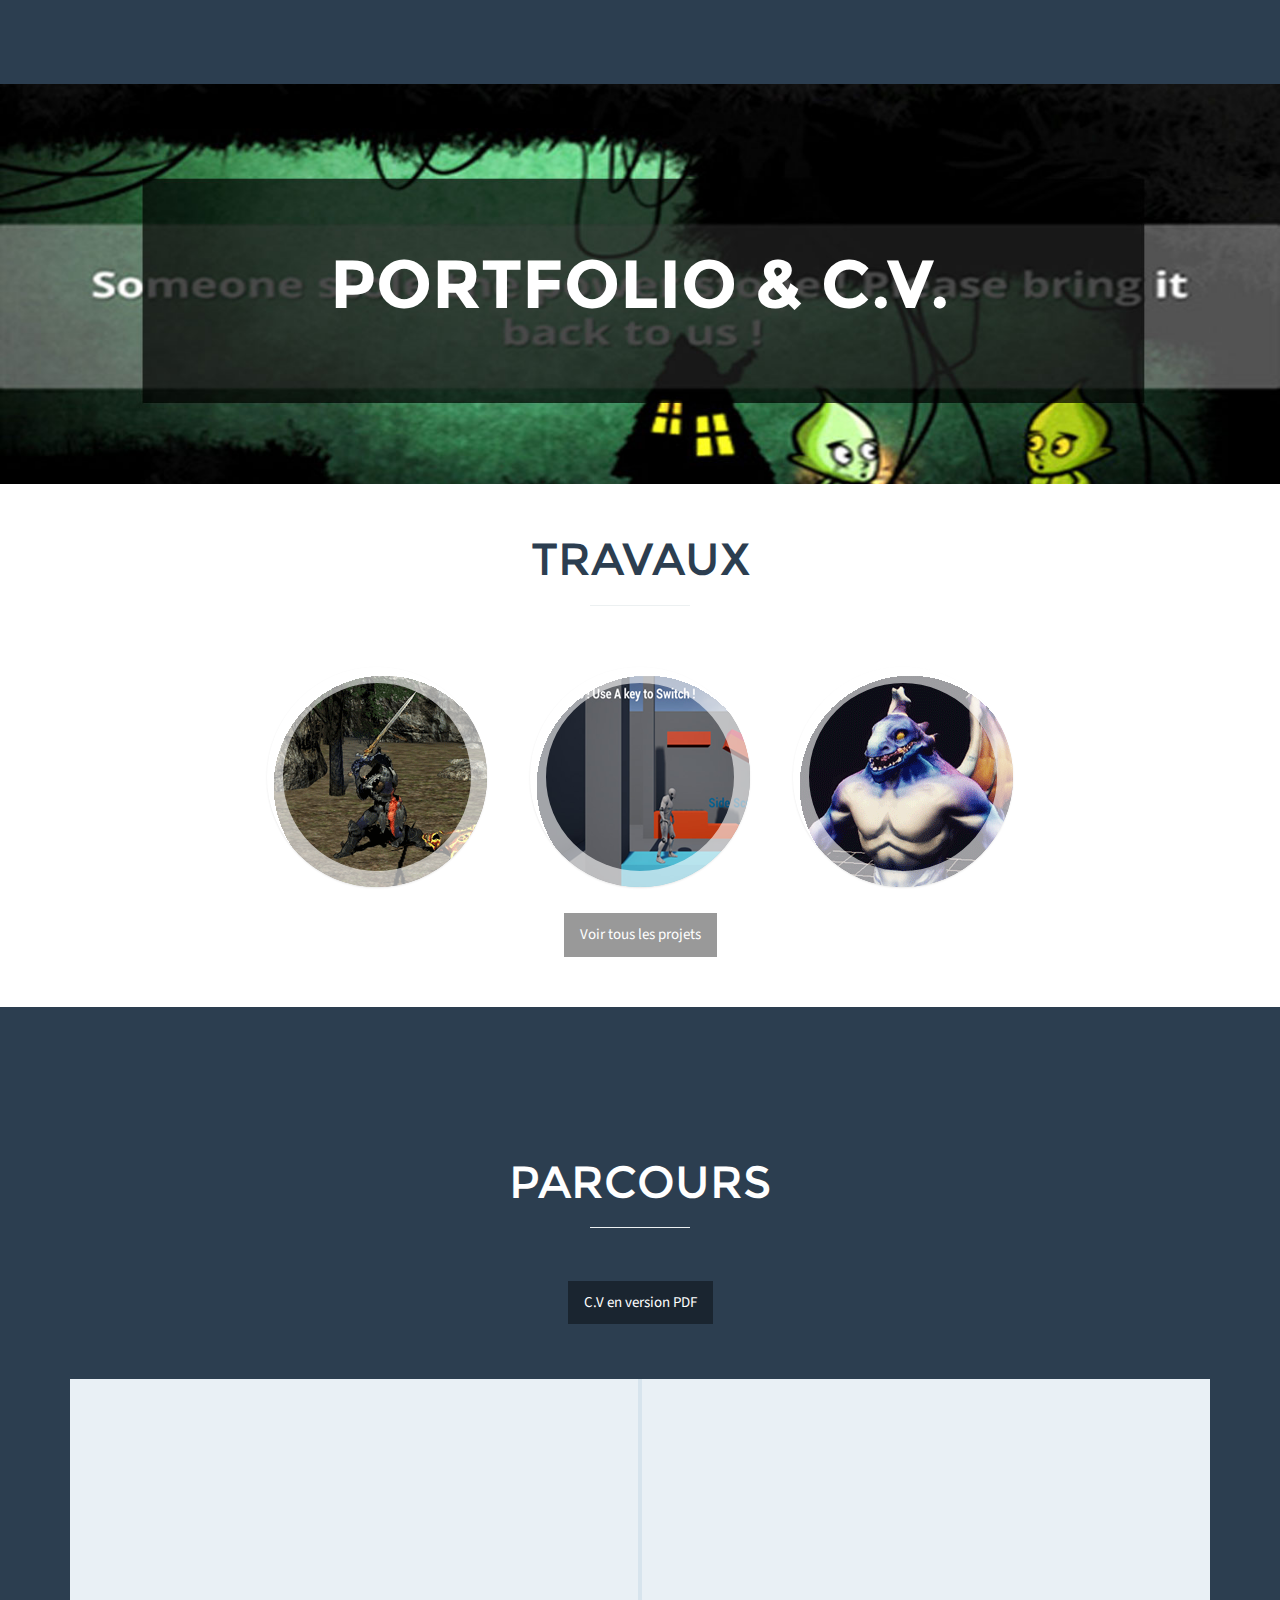
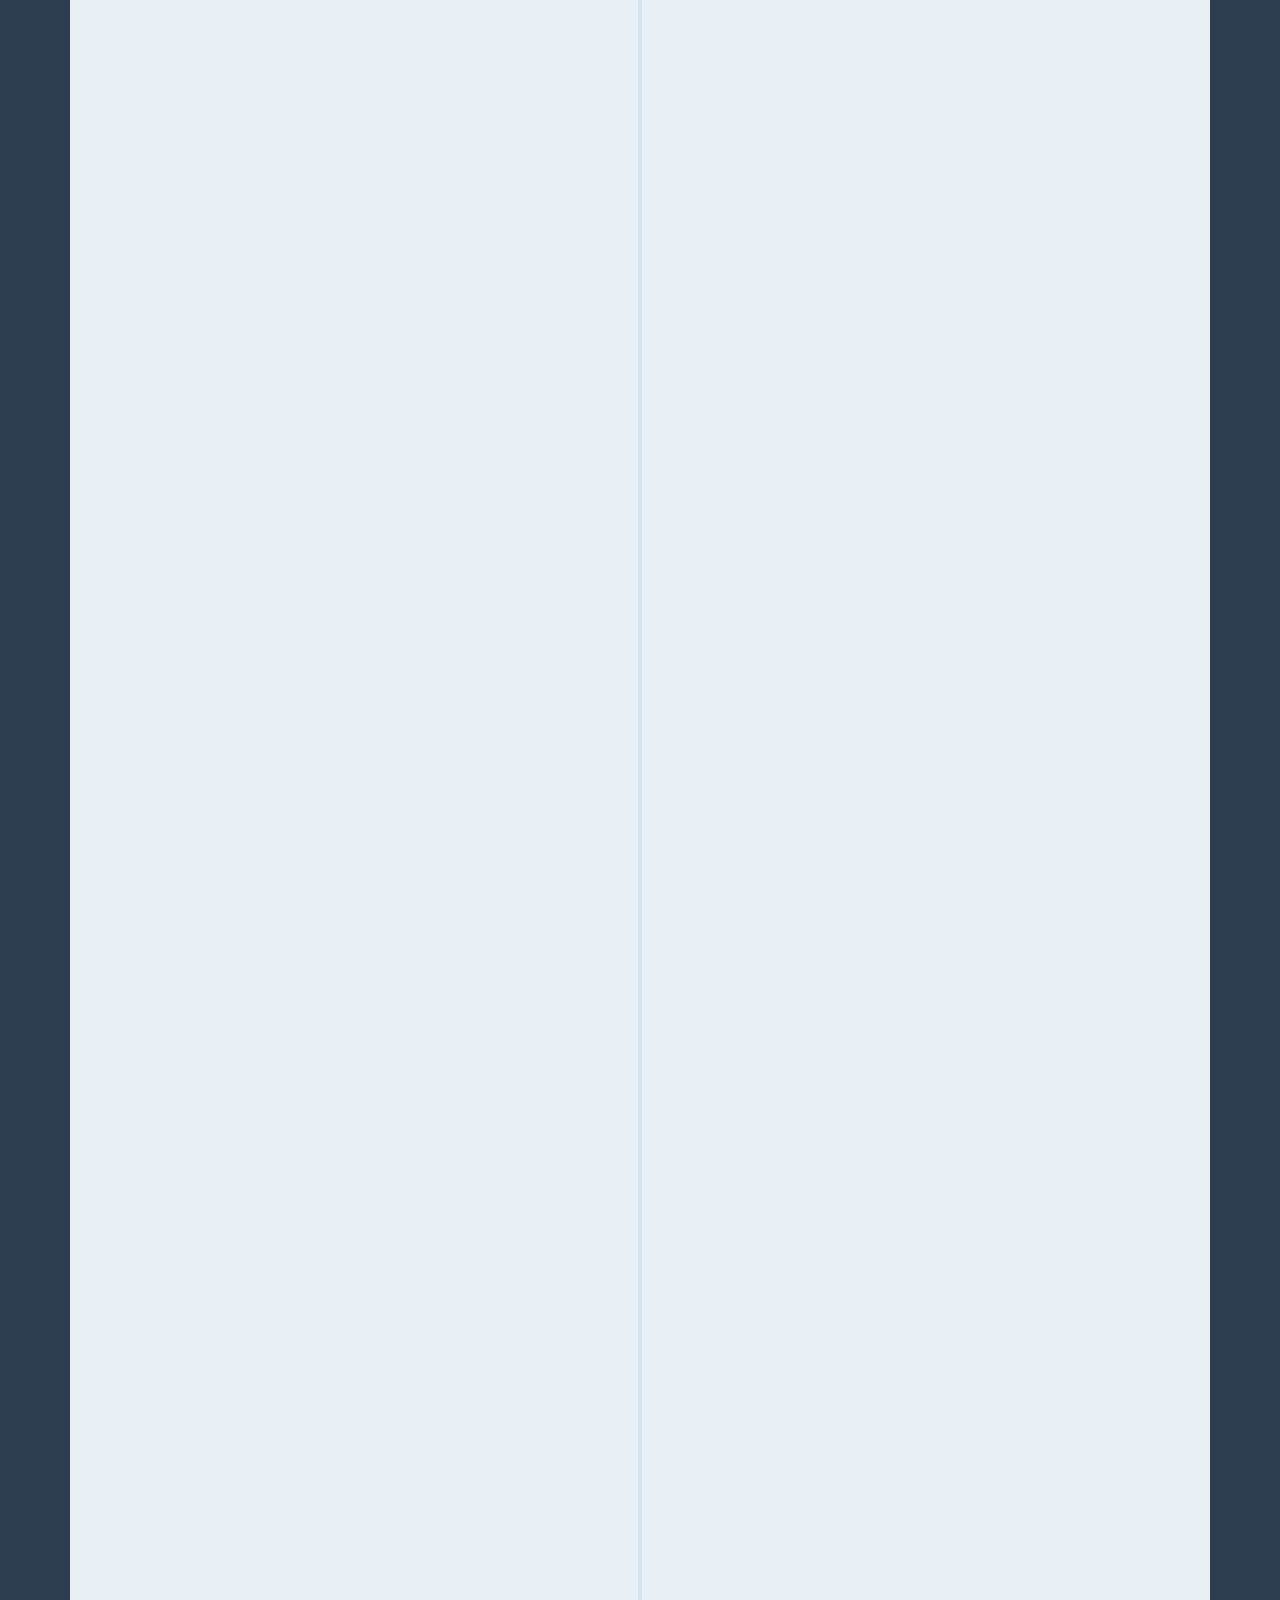
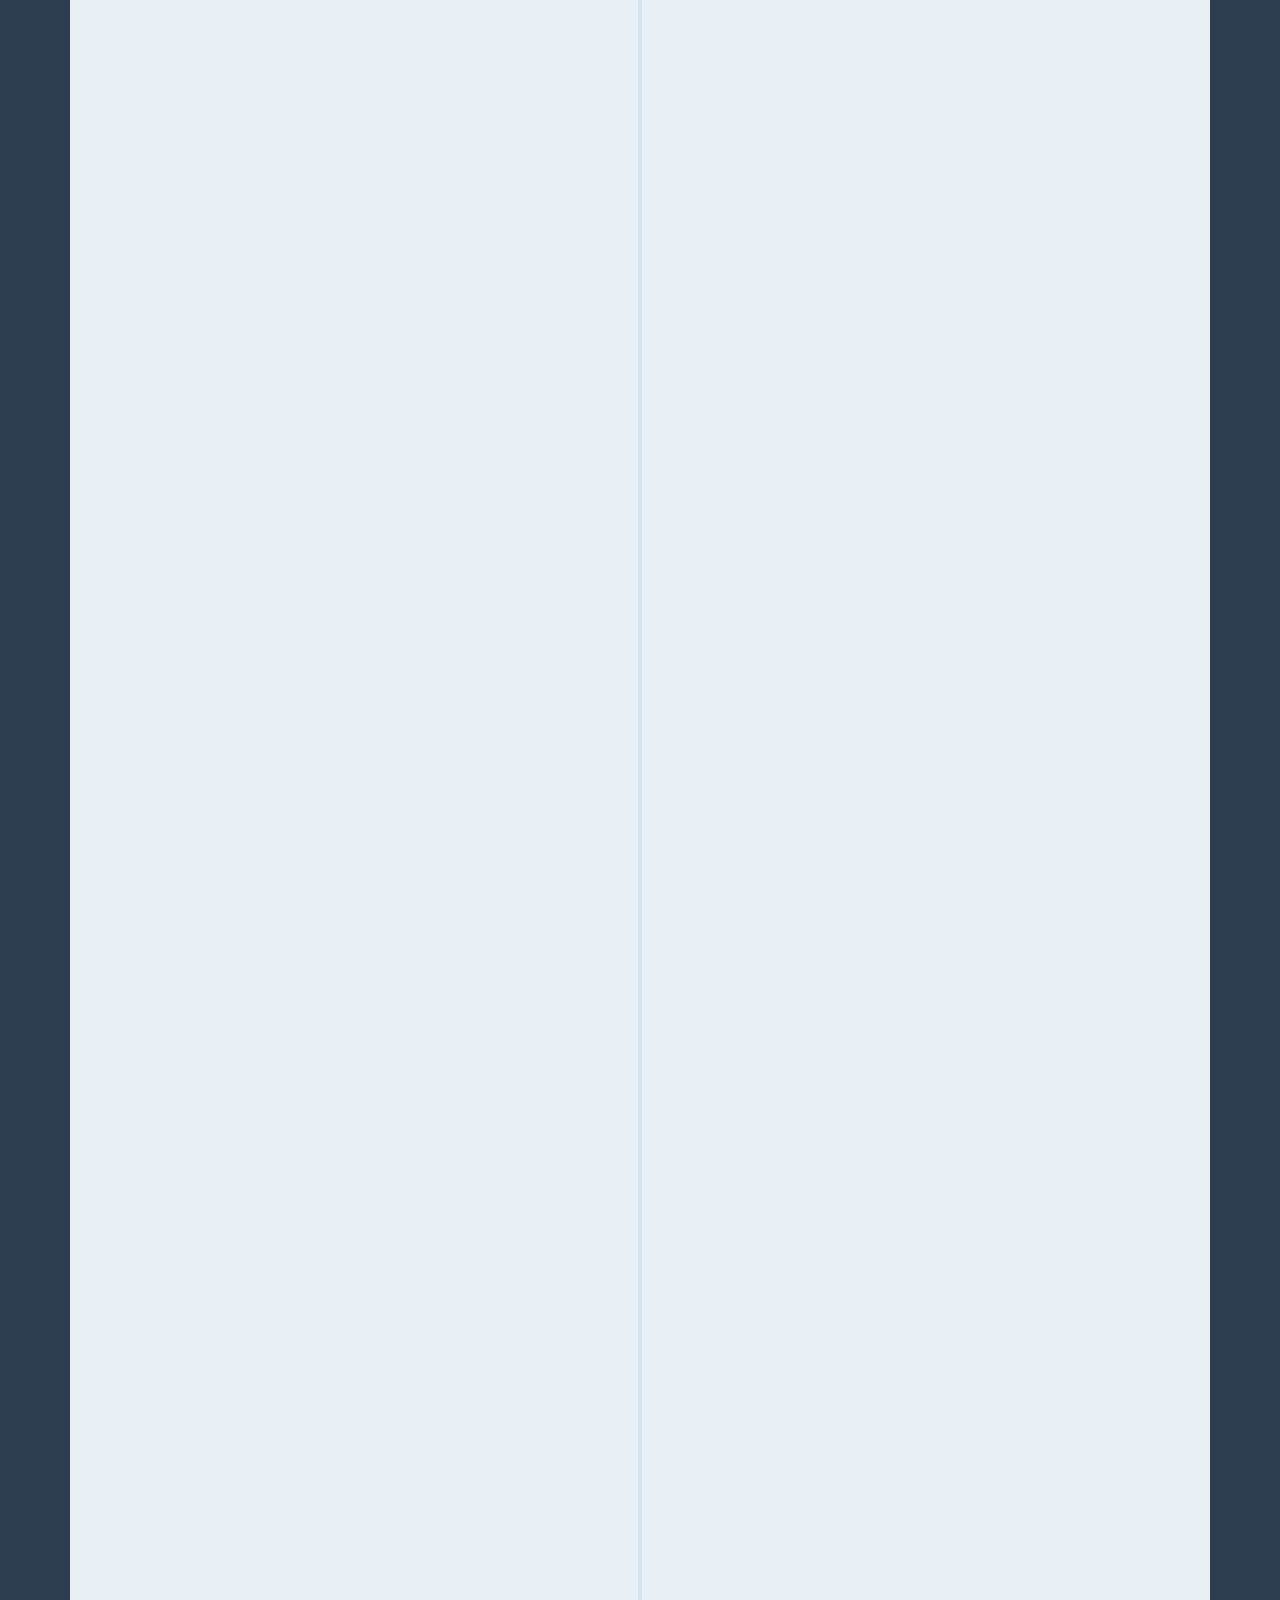
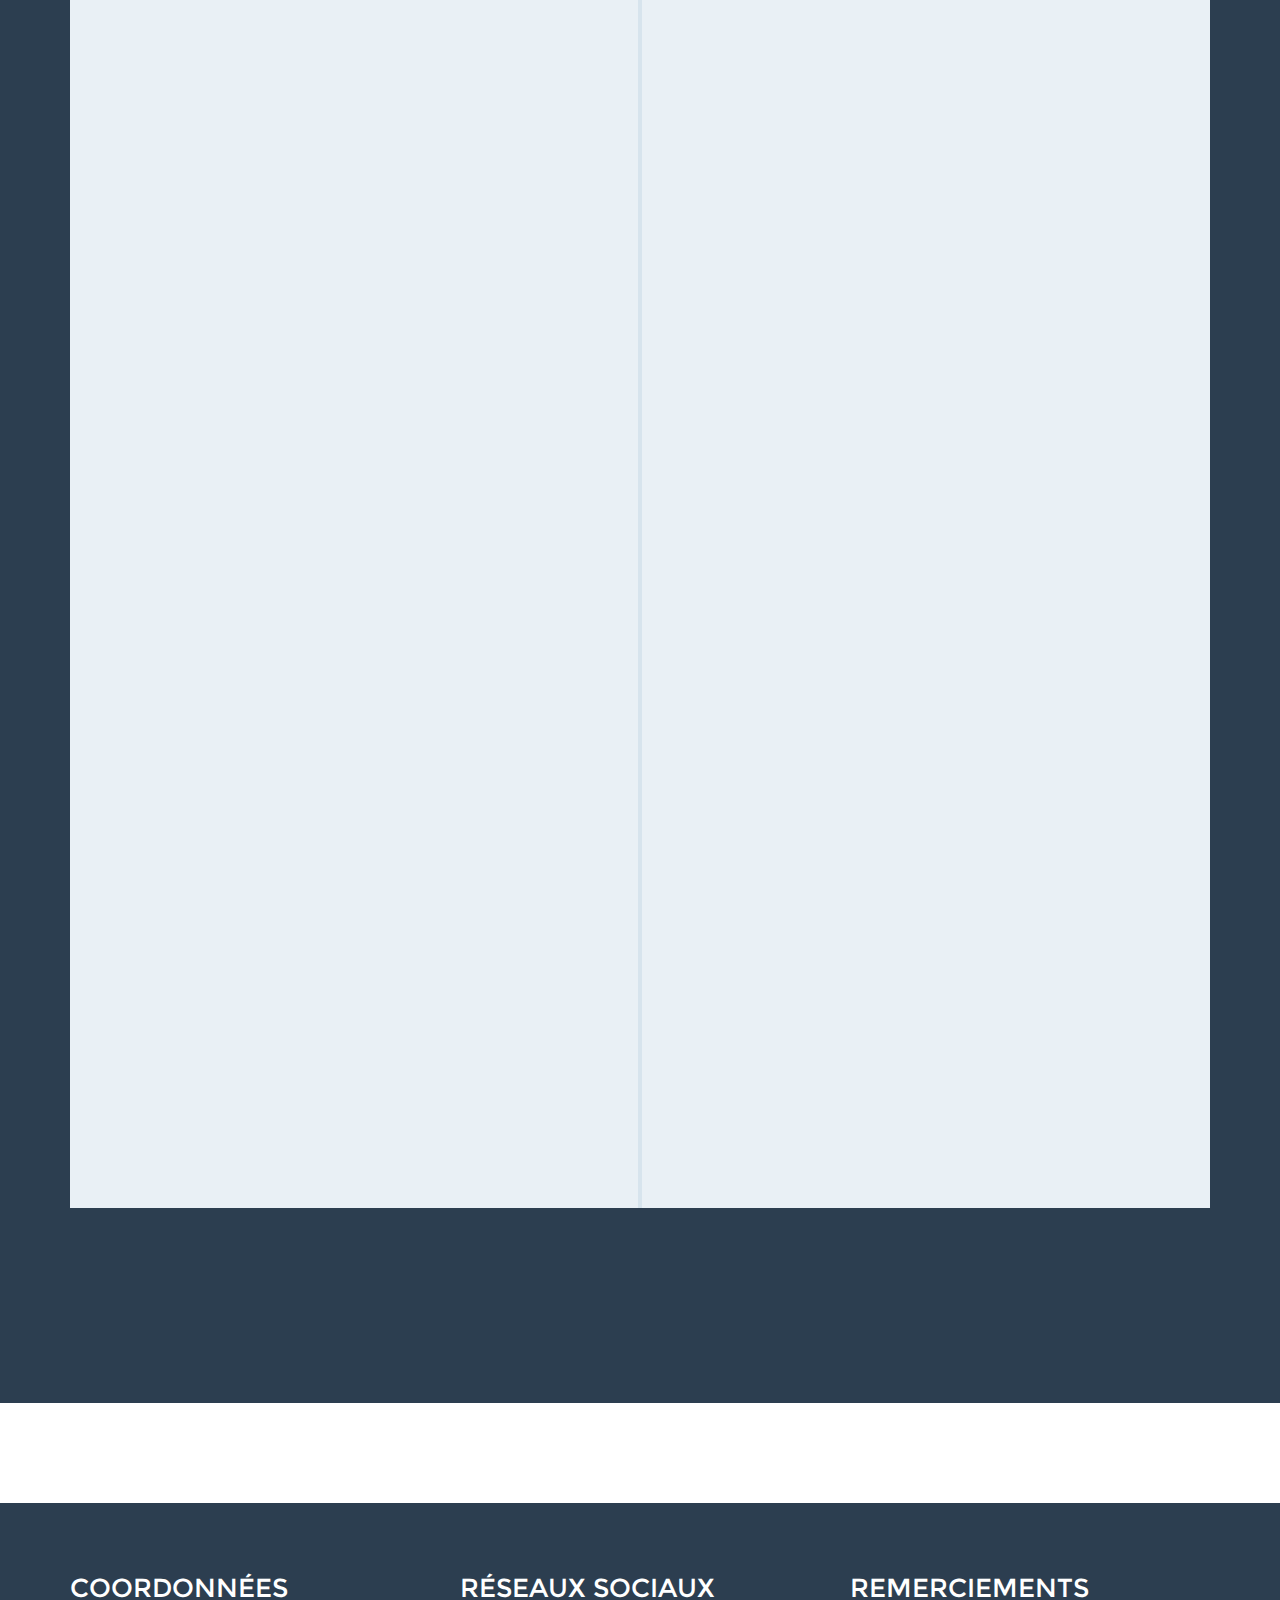
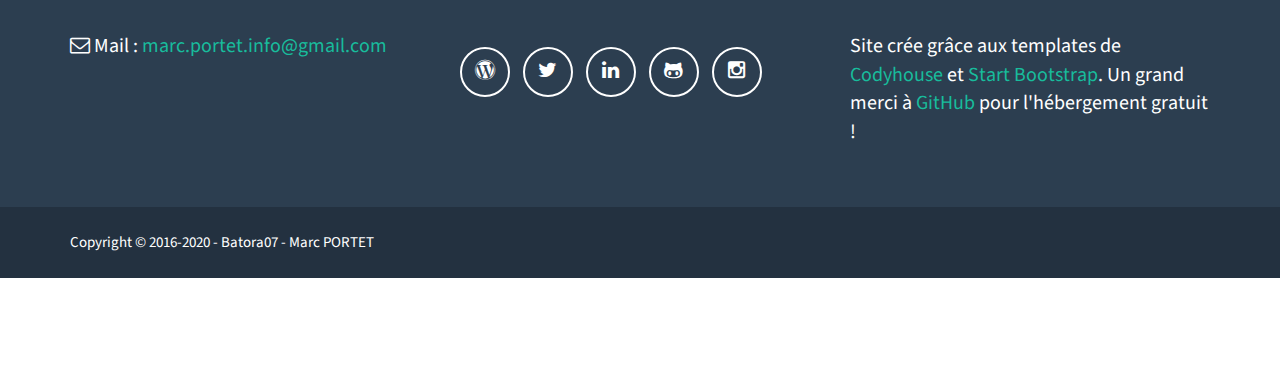
==== commit ac016799: "Update CV 2020" ====
--- a/index.html
+++ b/index.html
@@ -468,13 +468,45 @@
                     <h2>Parcours</h2>
                     <hr class="small">
                     <br/>
-                    <a href="cv/CV_2019.pdf" class="btn btn-dark" target="_blank">C.V en version PDF</a>
+                    <a href="cv/PORTETMarc_cv2020.pdf" class="btn btn-dark" target="_blank">C.V en version PDF</a>
                 </div>
             </div>
             <div class="container">
                 <div class="timeline-container" id="cd-timeline">
 
 				 <section class="cd-container">
+						<!-- Intégration CITYZEN -->
+                        <div class="cd-timeline-block">
+                            <div class="cd-timeline-img cd-picture">
+                                <img src="img/GPS.png" alt="GPS">
+                            </div> <!-- cd-timeline-img -->
+
+                            <div class="cd-timeline-content">
+                                <h3>CityZen - filiale du groupe UP</h3>
+                                <p>Développeur C# .NET</p>
+								<p>Même mission, embauche suite à ma pré-embauche avec Guarani lors de ma période de prestation.</p>
+                                <p>  - AtHome : <a href="https://solutions.up-france.fr/programmes-publics-sociaux/gestion-activite/logiciel-hospitalisation-domicile" target="_blank">AtHome</a></p>
+								<a href="https://solutions.up-france.fr/programmes-publics-sociaux/arcan" target="_blank" class="cd-read-more">Site Internet de CityZen</a>
+                                <span class="cd-date">Janvier 2020 - Avril 2020<br/>Bron</span>
+                            </div> <!-- cd-timeline-content -->
+                        </div> <!-- cd-timeline-block -->
+				 
+						<!-- Intégration GUARANI -->
+                        <div class="cd-timeline-block">
+                            <div class="cd-timeline-img cd-picture">
+                                <img src="img/GPS.png" alt="GPS">
+                            </div> <!-- cd-timeline-img -->
+
+                            <div class="cd-timeline-content">
+                                <h3>GUARANÍ</h3>
+                                <p>Prestataire / Développeur C# .NET</p>
+								<p>Prestataire en mission pour GUARANÍ en pré-embauche chez Groupe UP (Chèque Déjeuner / Cadhoc / Chèque Domicile) pour du développement C#.Net</p>
+								<p>pour une solution informatique pour de l'HAD (Hospitalisation à Domicile).</p>
+								<a href="https://www.guarani.fr/" target="_blank" class="cd-read-more">Site Internet de GUARANÍ</a></p>
+                                <span class="cd-date">Juin 2019 - Décembre 2019<br/>Lyon</span>
+                            </div> <!-- cd-timeline-content -->
+                        </div> <!-- cd-timeline-block -->
+				 
                         <!-- Intégration PULPSOFT -->
                        <div class="cd-timeline-block">
                             <div class="cd-timeline-img cd-picture">
@@ -667,7 +699,7 @@
             <div class="container">
                 <div class="row">
                     <div class="col-lg-12">
-                        Copyright &copy; 2016-2019 - Batora07 - Marc PORTET
+                        Copyright &copy; 2016-2020 - Batora07 - Marc PORTET
                     </div>
                 </div>
             </div>
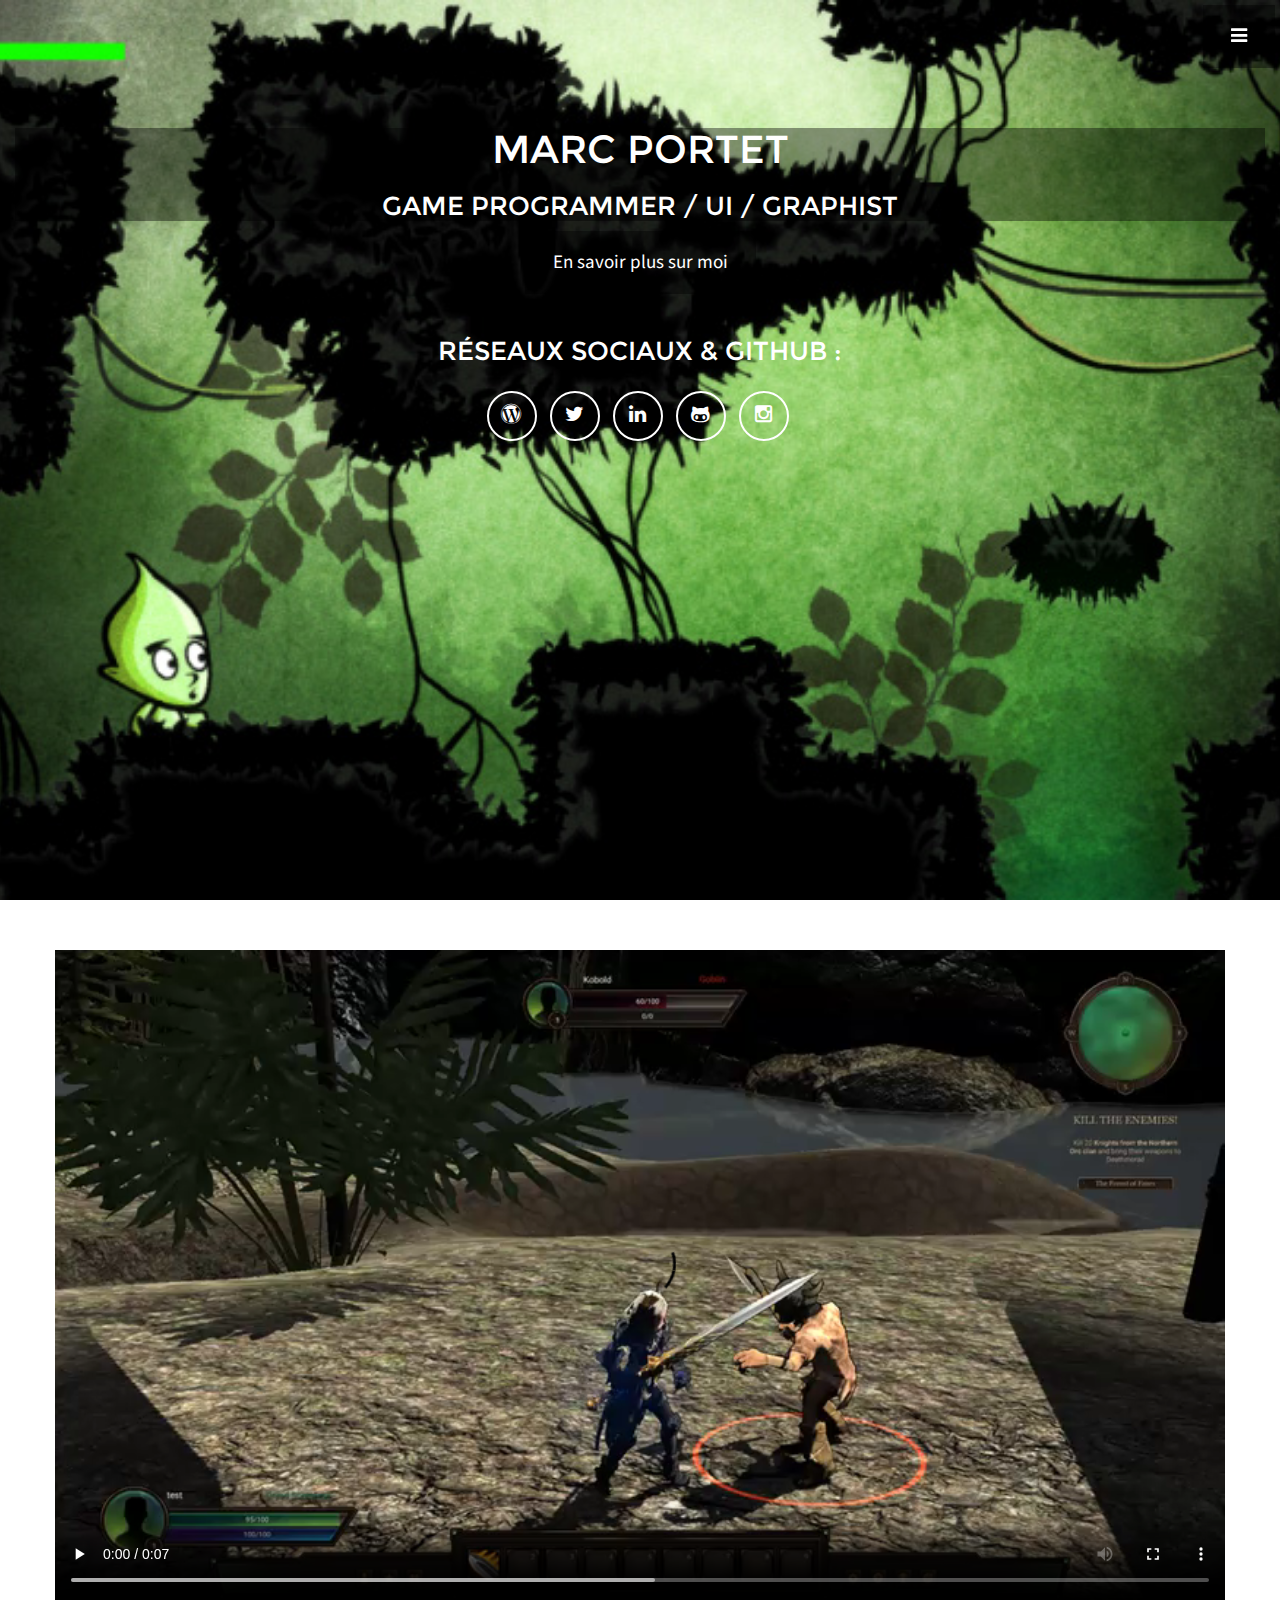
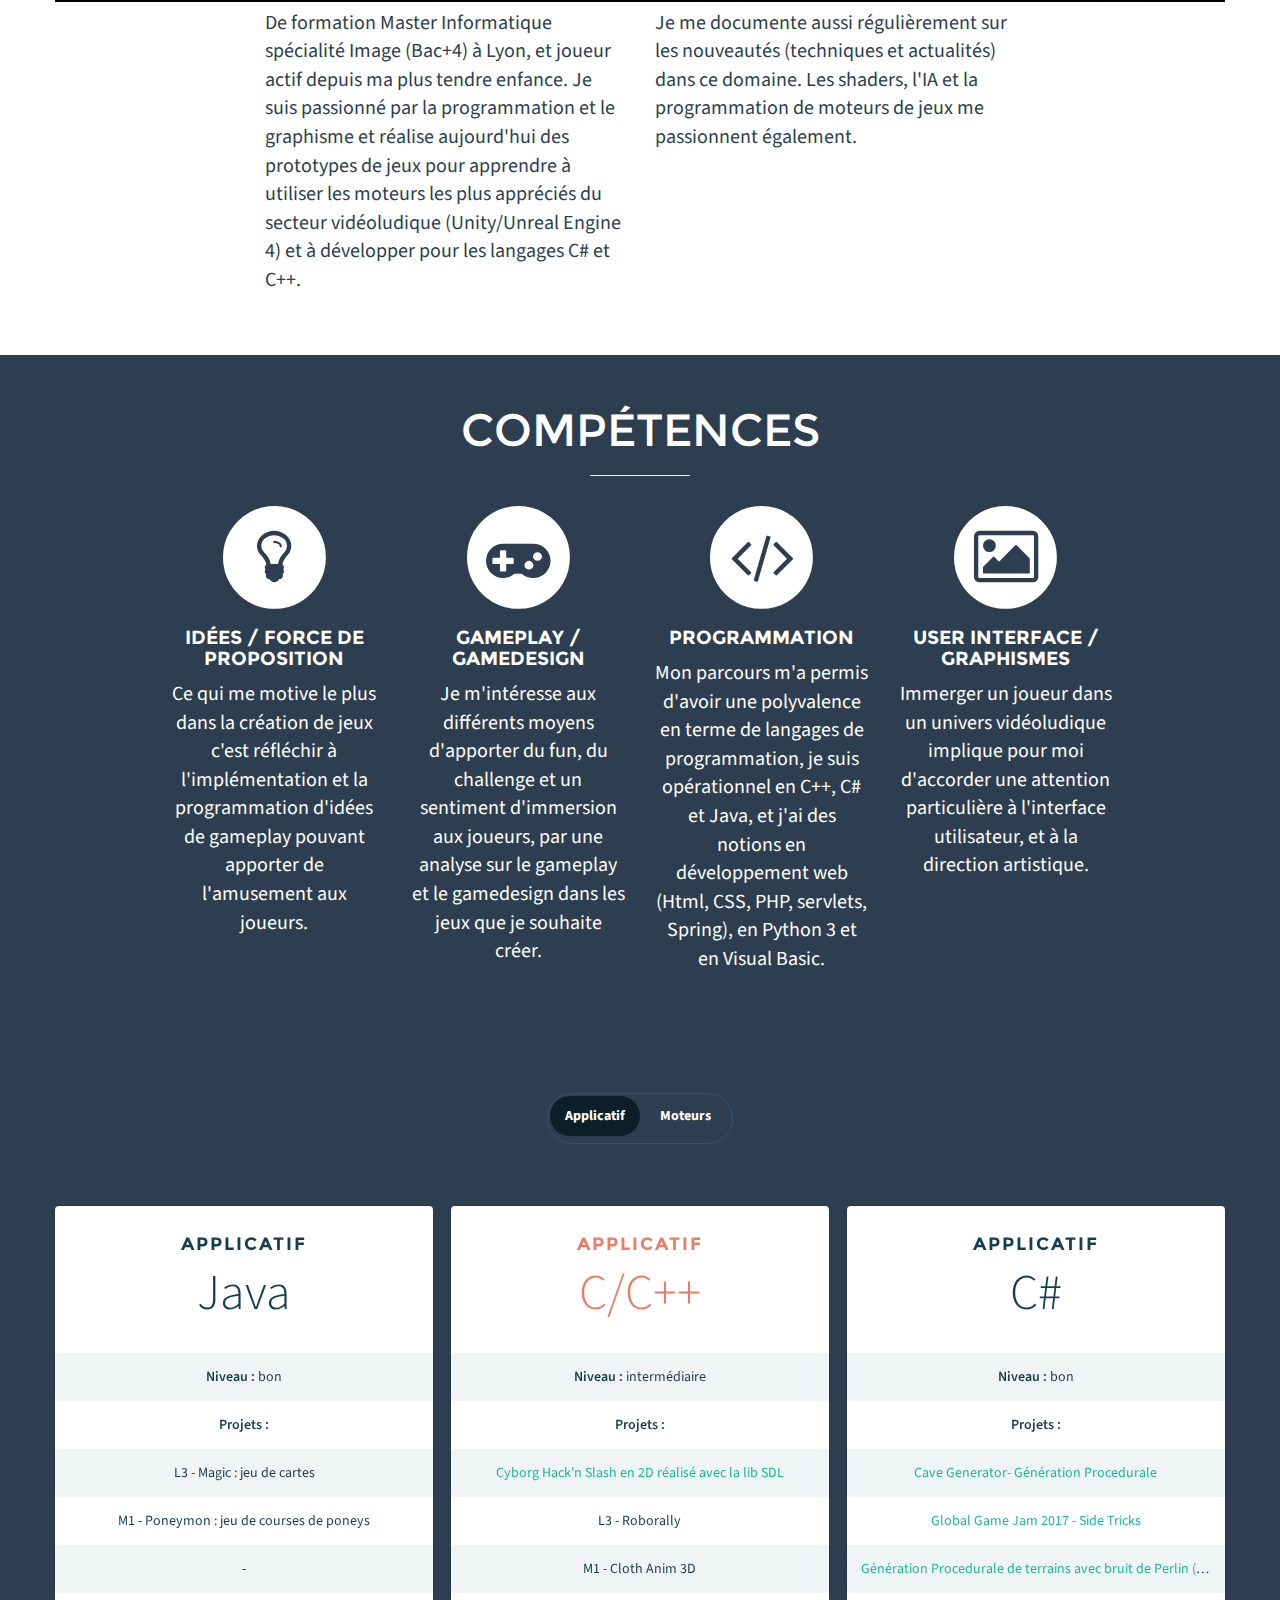
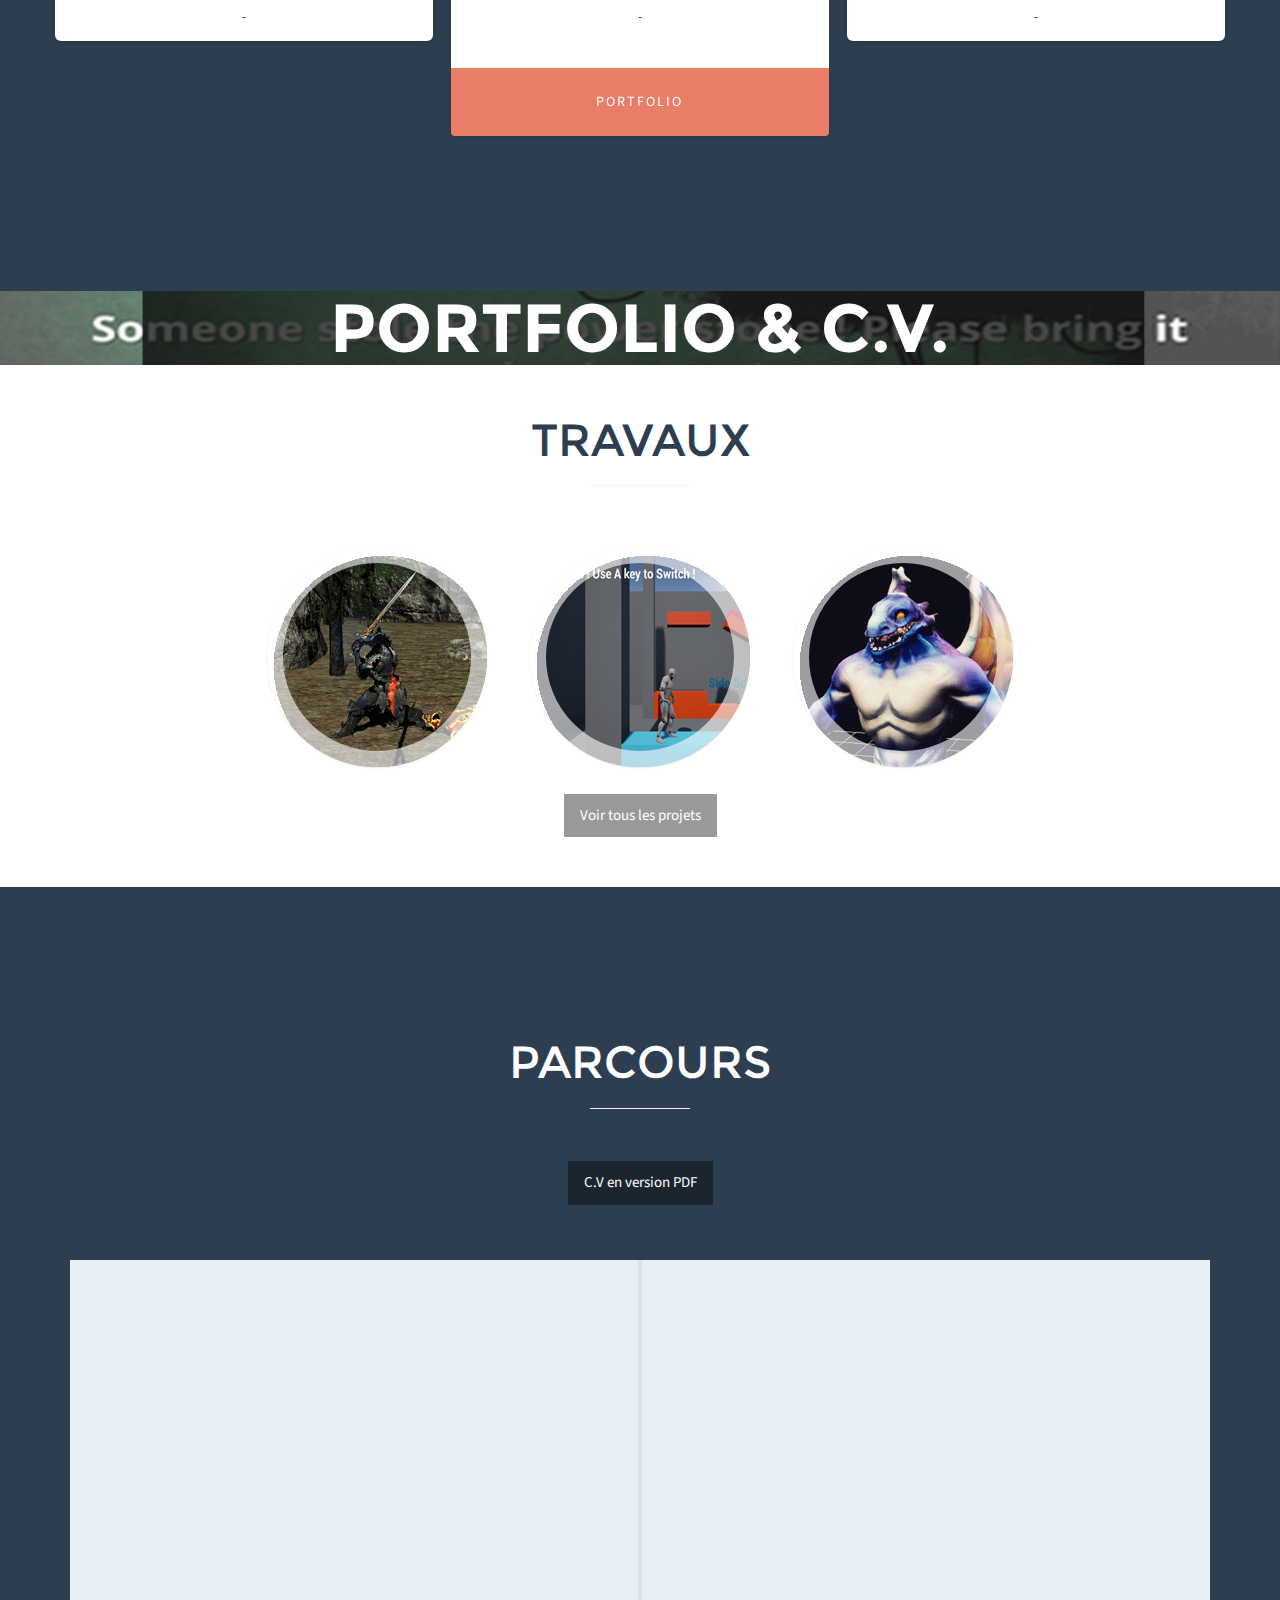
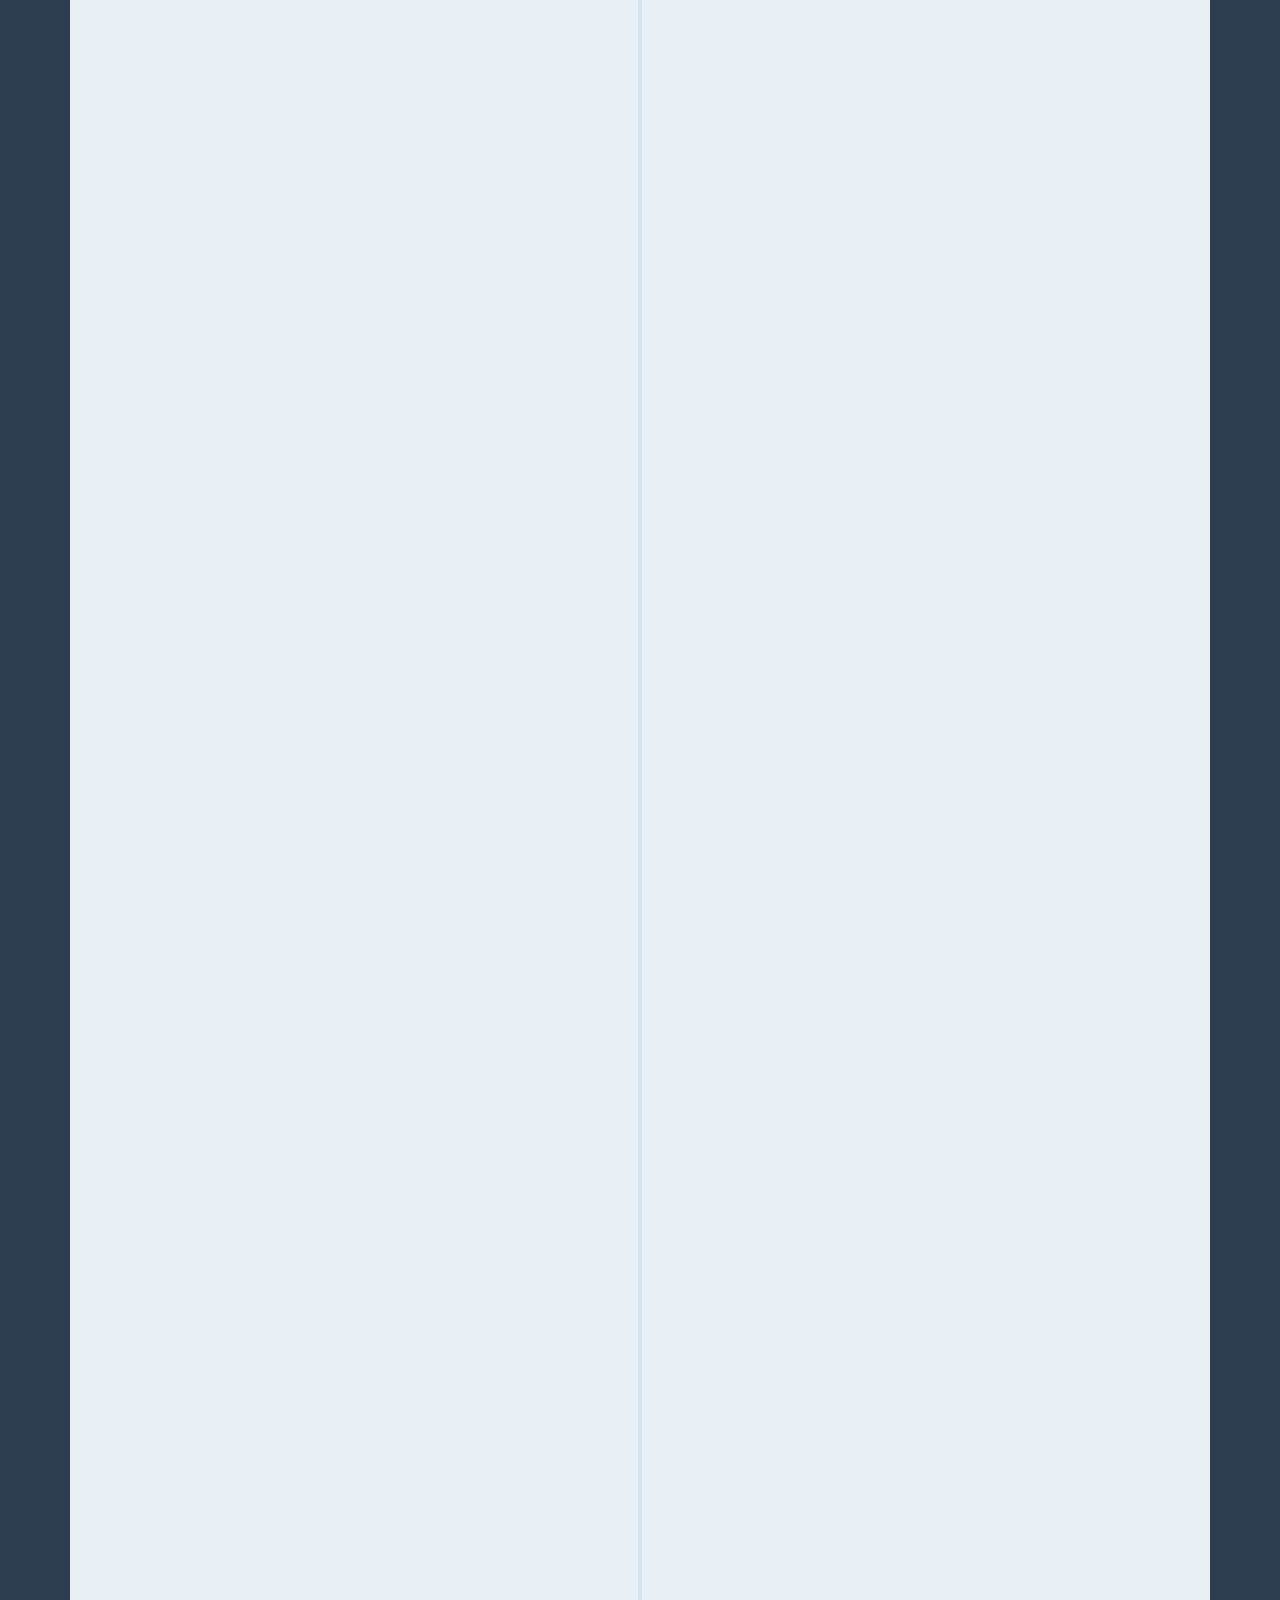
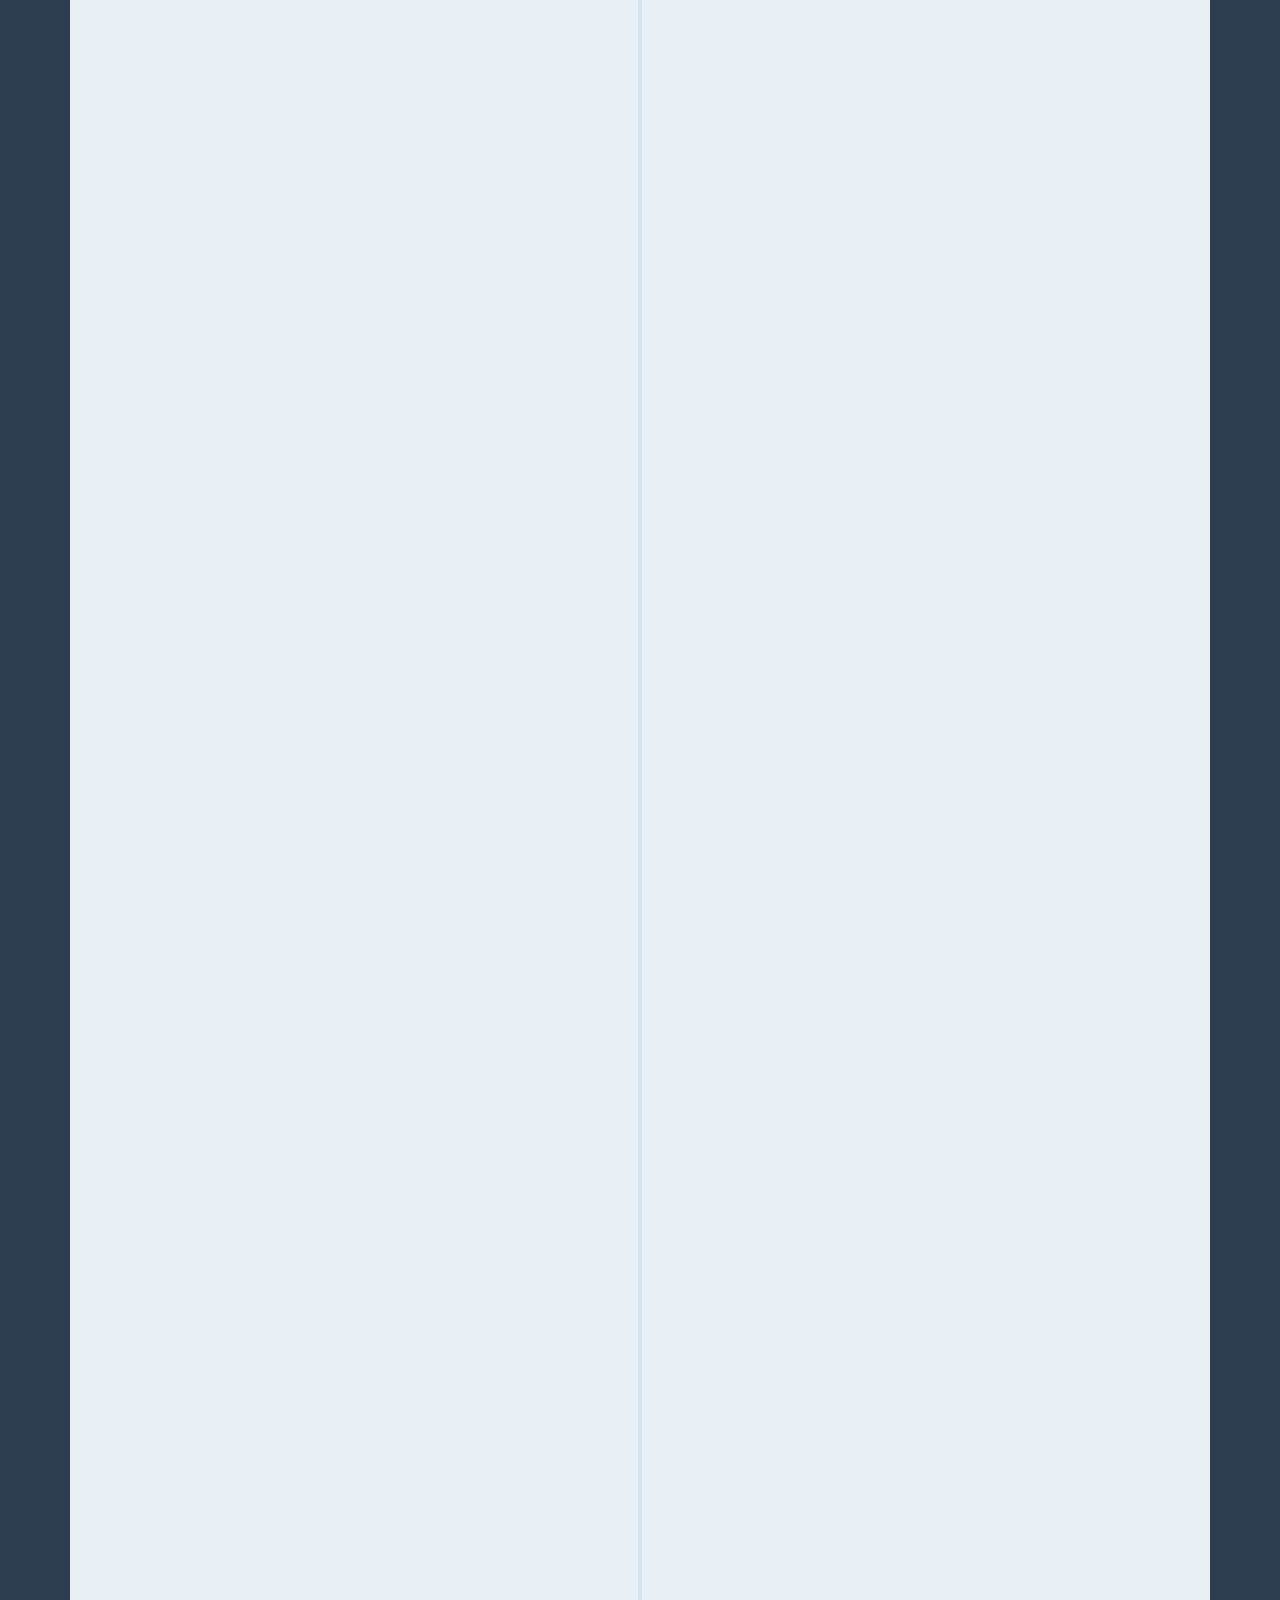
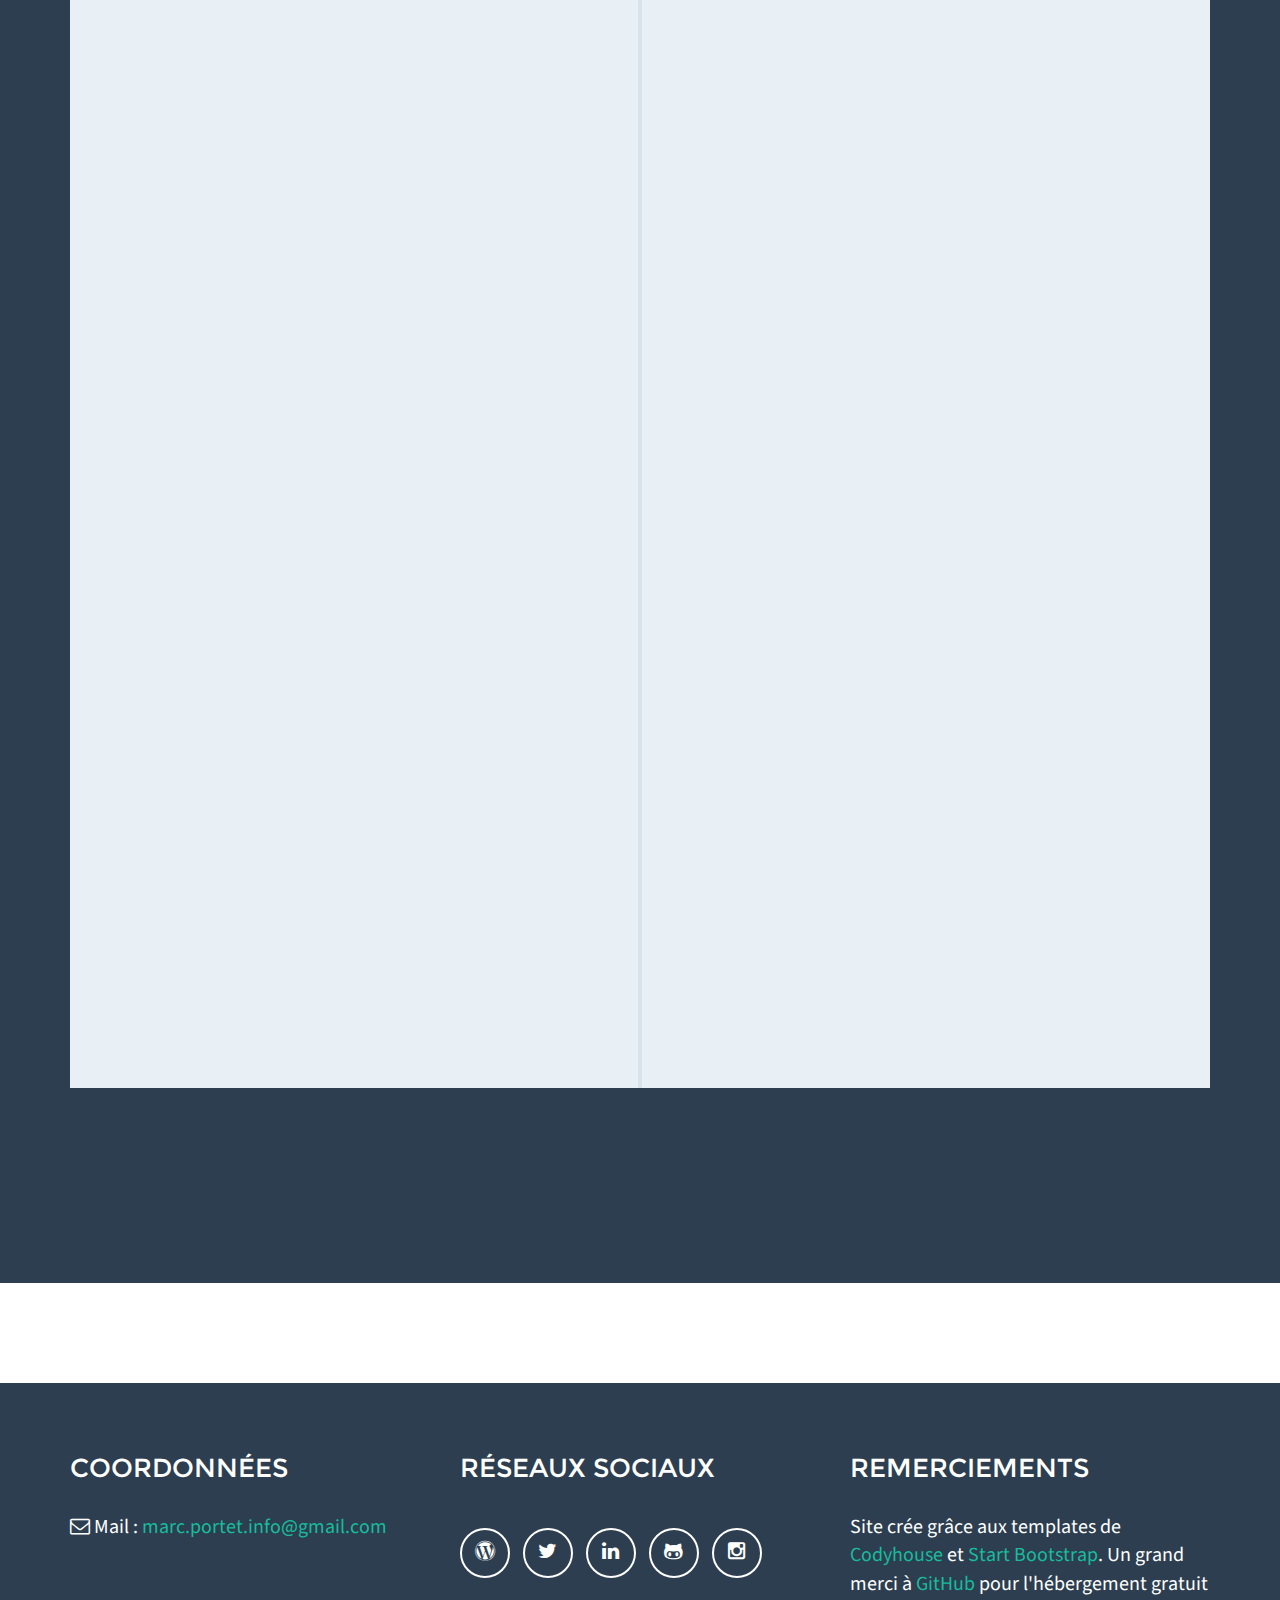
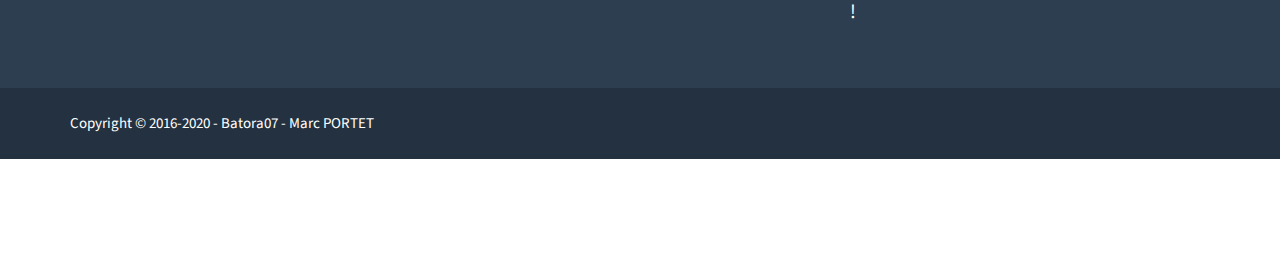
==== commit 4c449157: "Trying to add better responsive designs" ====
--- a/index.html
+++ b/index.html
@@ -407,7 +407,7 @@
     </section>
 
     <!-- Callout -->
-    <aside class="callout">
+    <aside class="callout" style="width:100%;height:auto">
         <div class="text-vertical-center">
             <h1>Portfolio & C.V.</h1>
         </div>
--- a/css/stylish-portfolio.css
+++ b/css/stylish-portfolio.css
@@ -236,6 +236,27 @@
     pointer-events: none;
 }
 
+video {
+  width: 100%;
+  height: auto;
+}
+
+.resp-container {
+    position: relative;
+    overflow: hidden;
+    padding-top: 56.25%;
+}
+
+.resp-iframe {
+    position: absolute;
+    top: 0;
+    left: 0;
+    width: 100%;
+    height: 100%;
+    border: 0;
+	margin-left:2%;
+}
+
 /* Footer */
 
 footer {
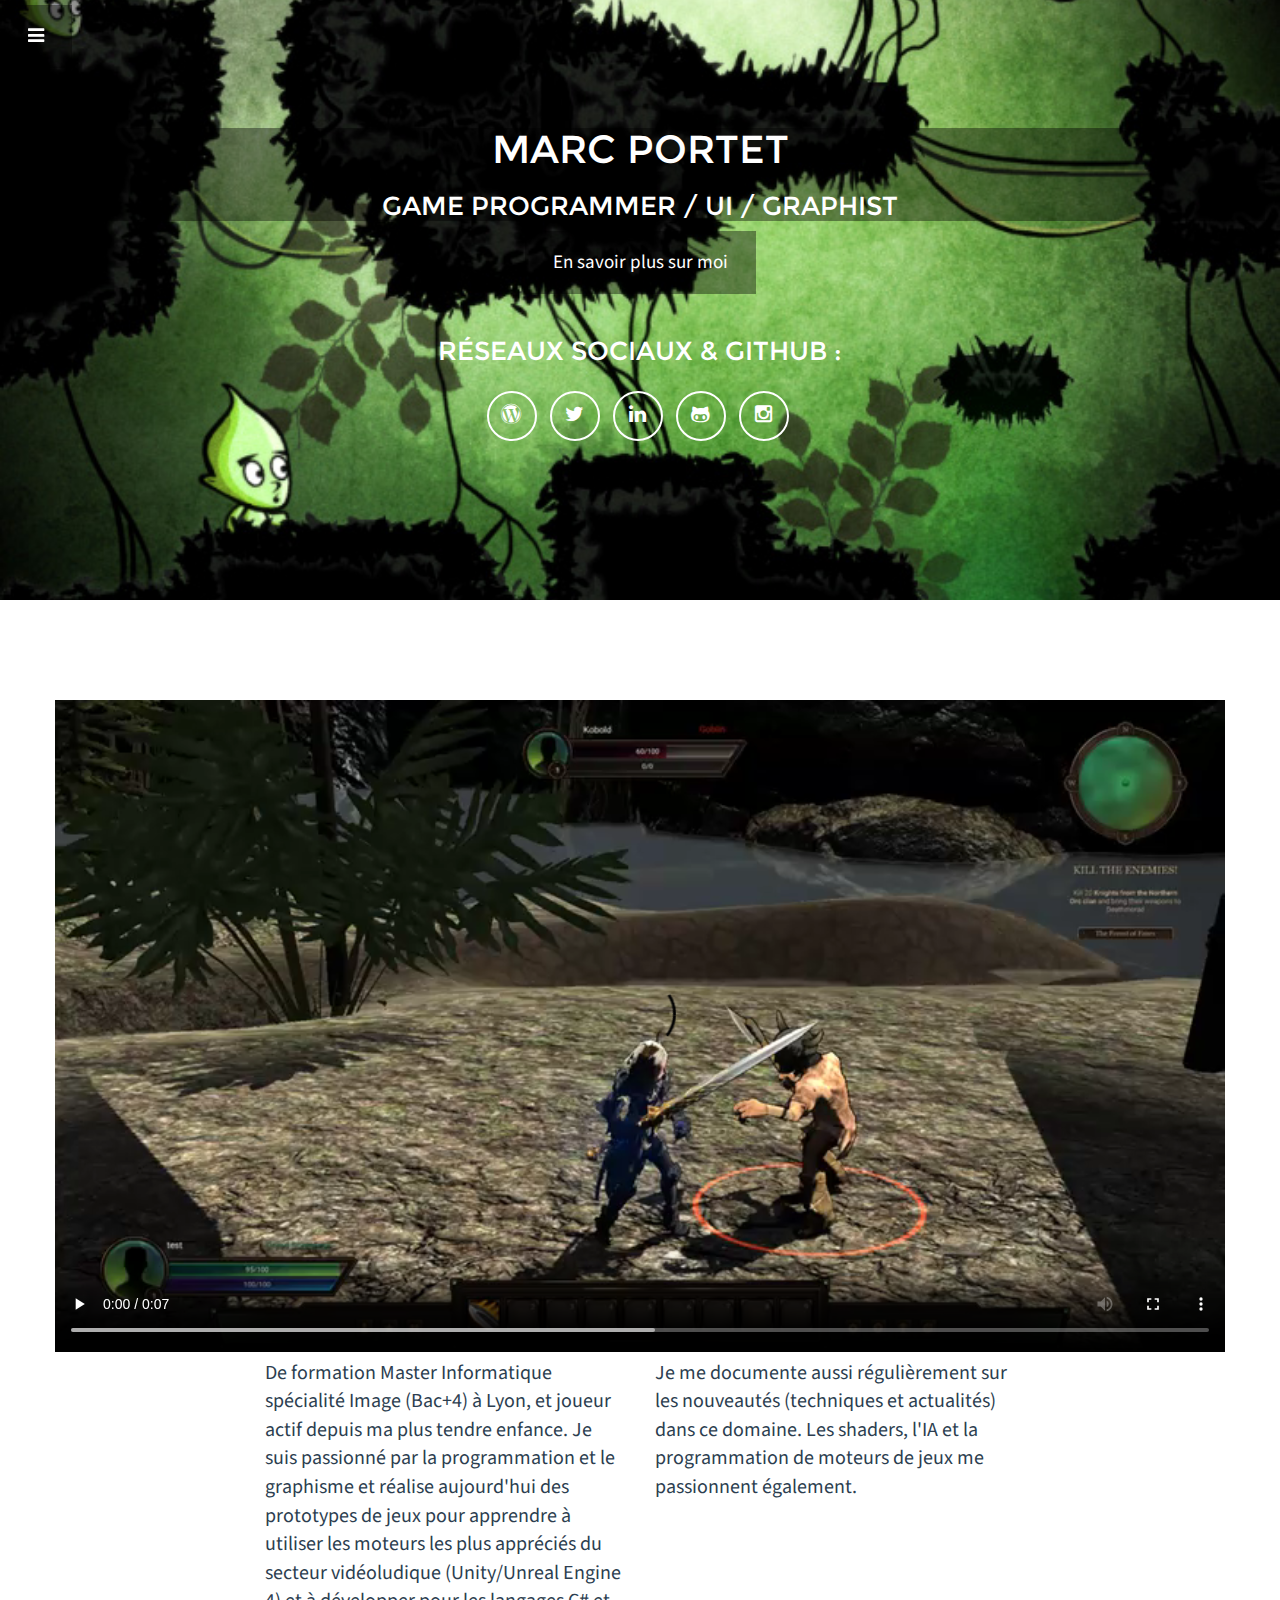
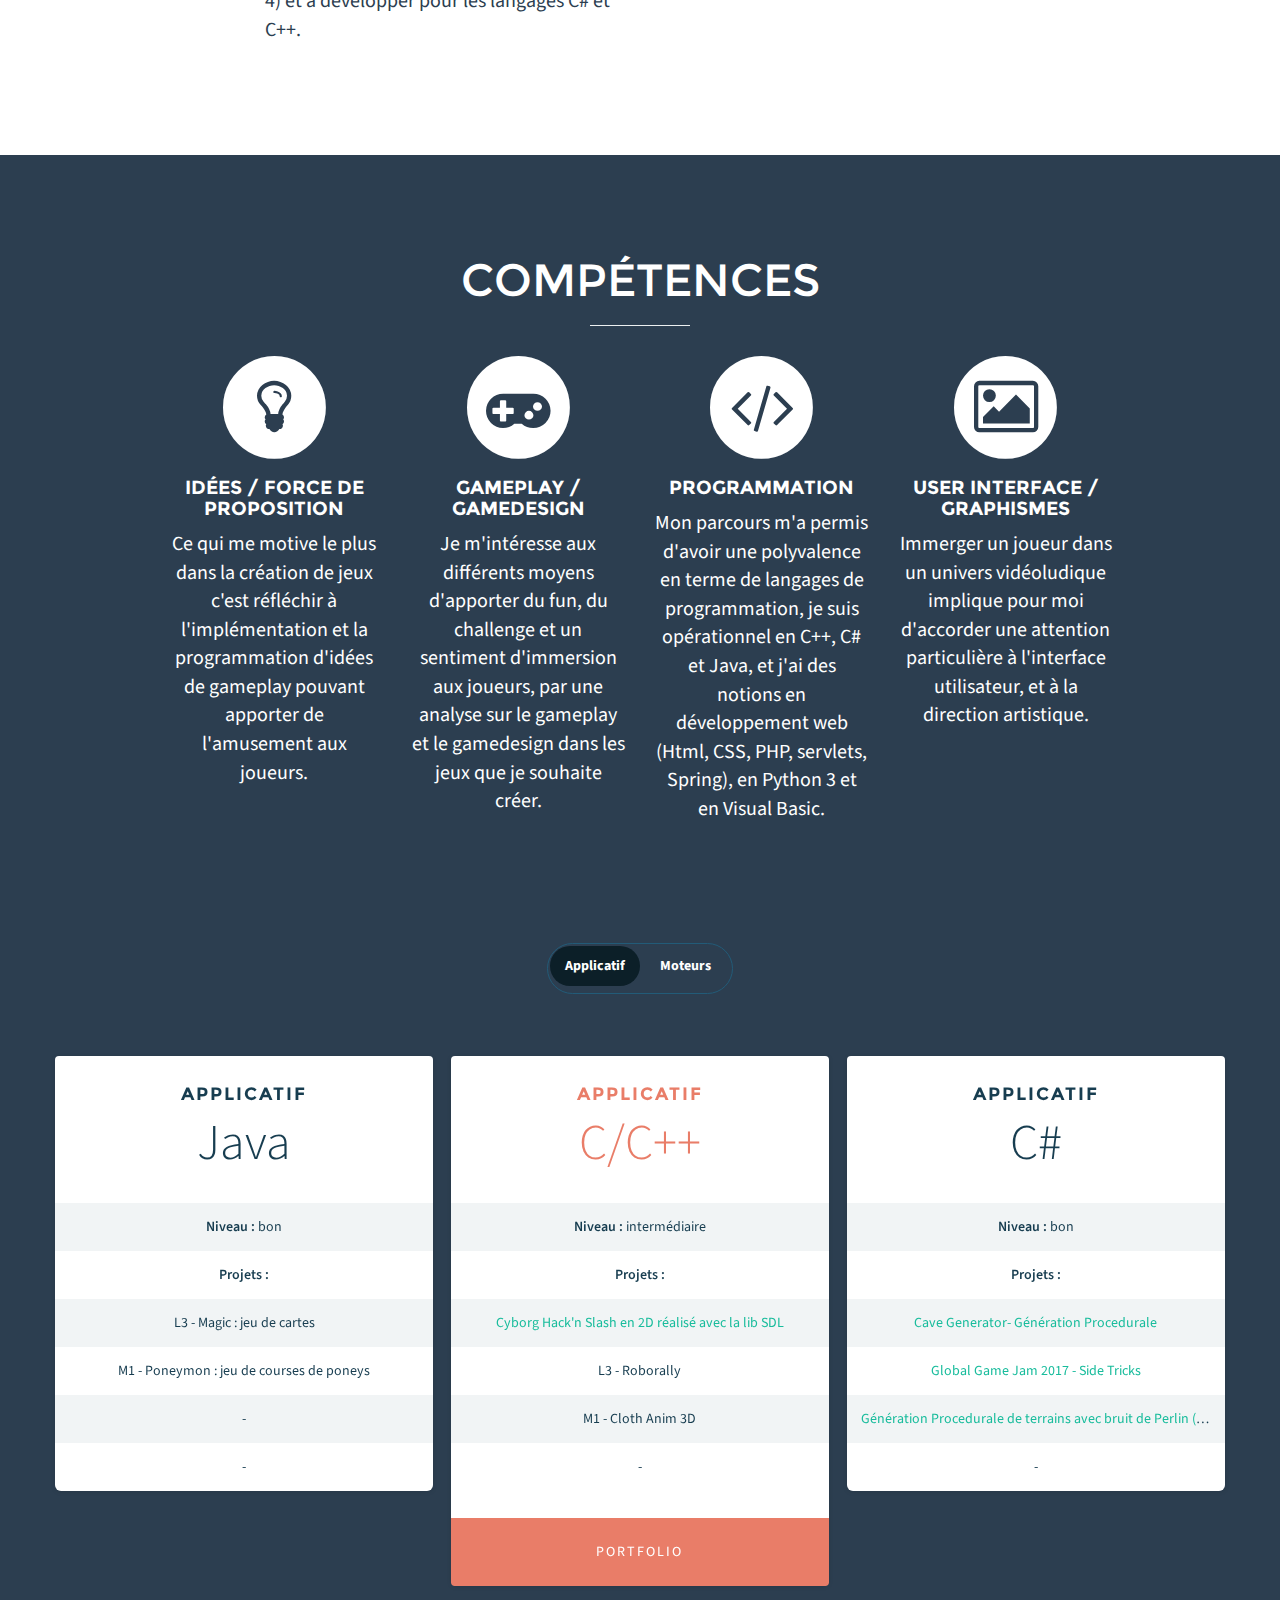
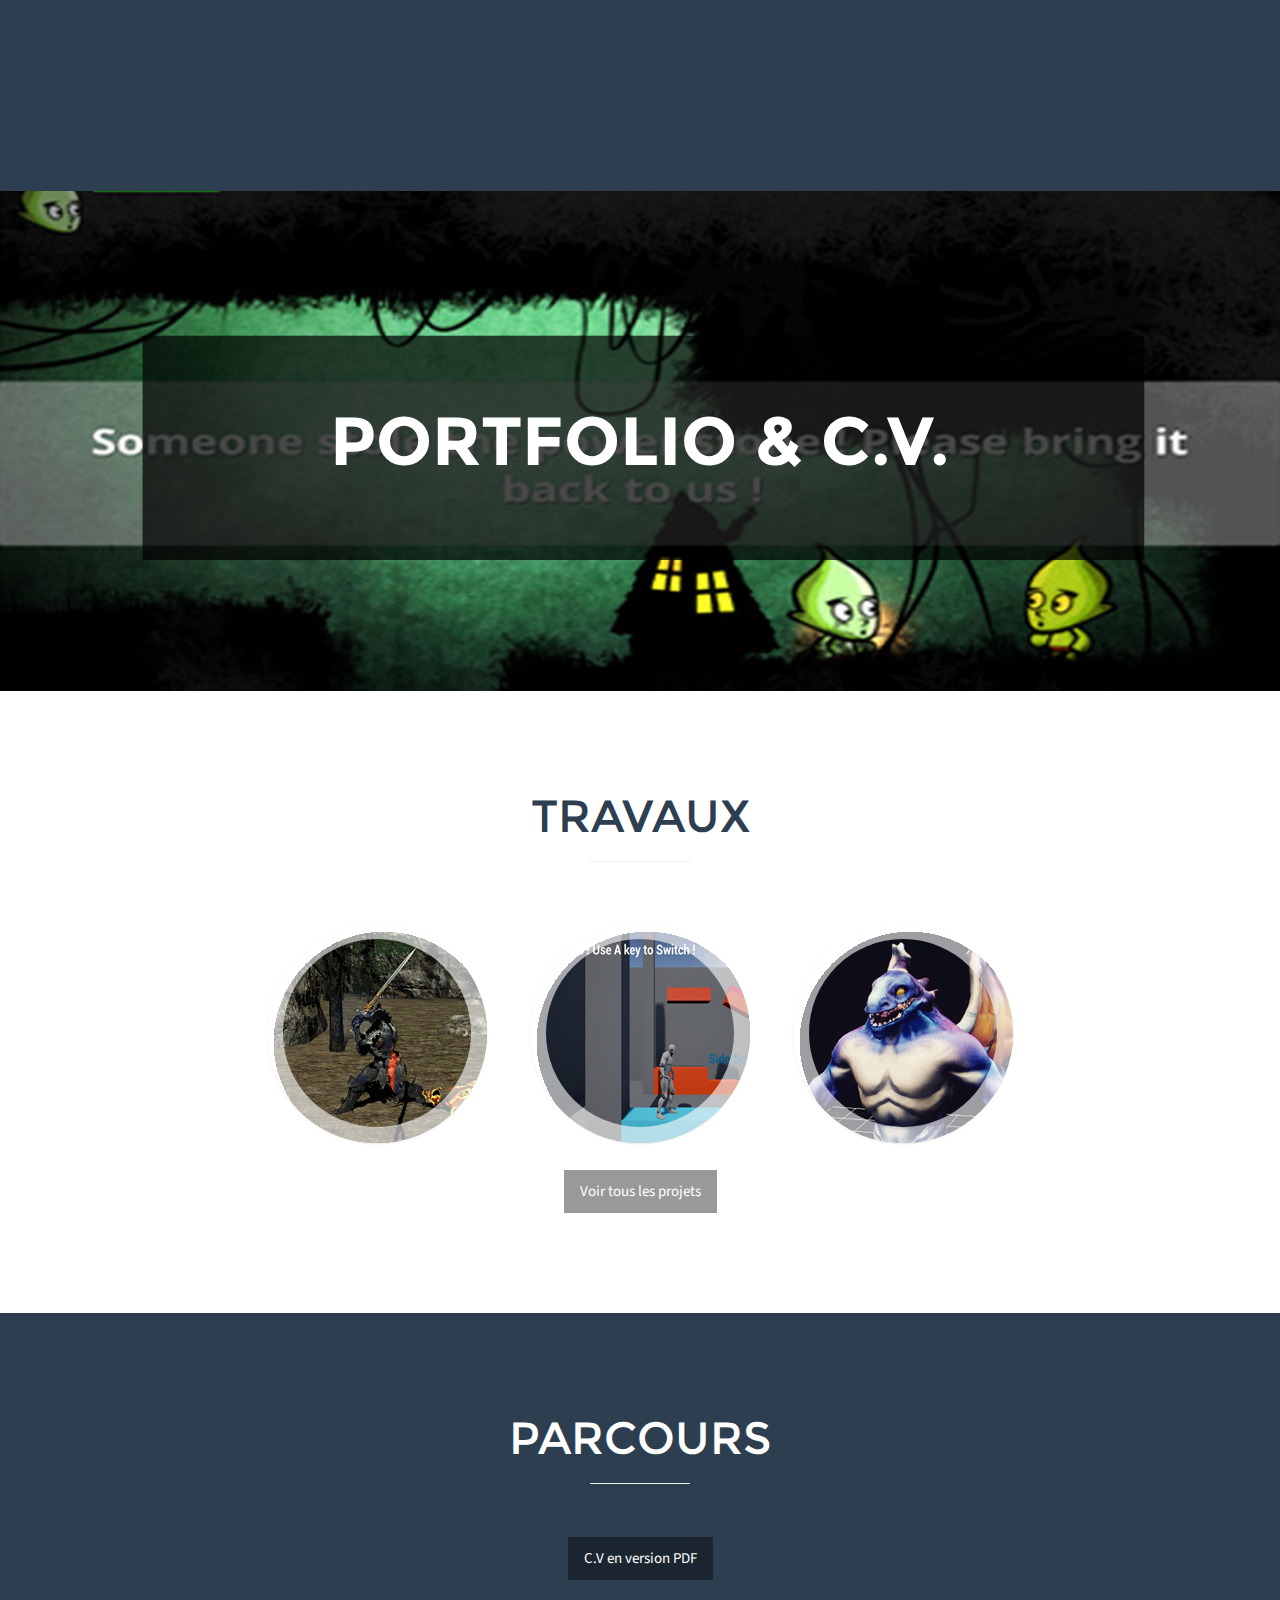
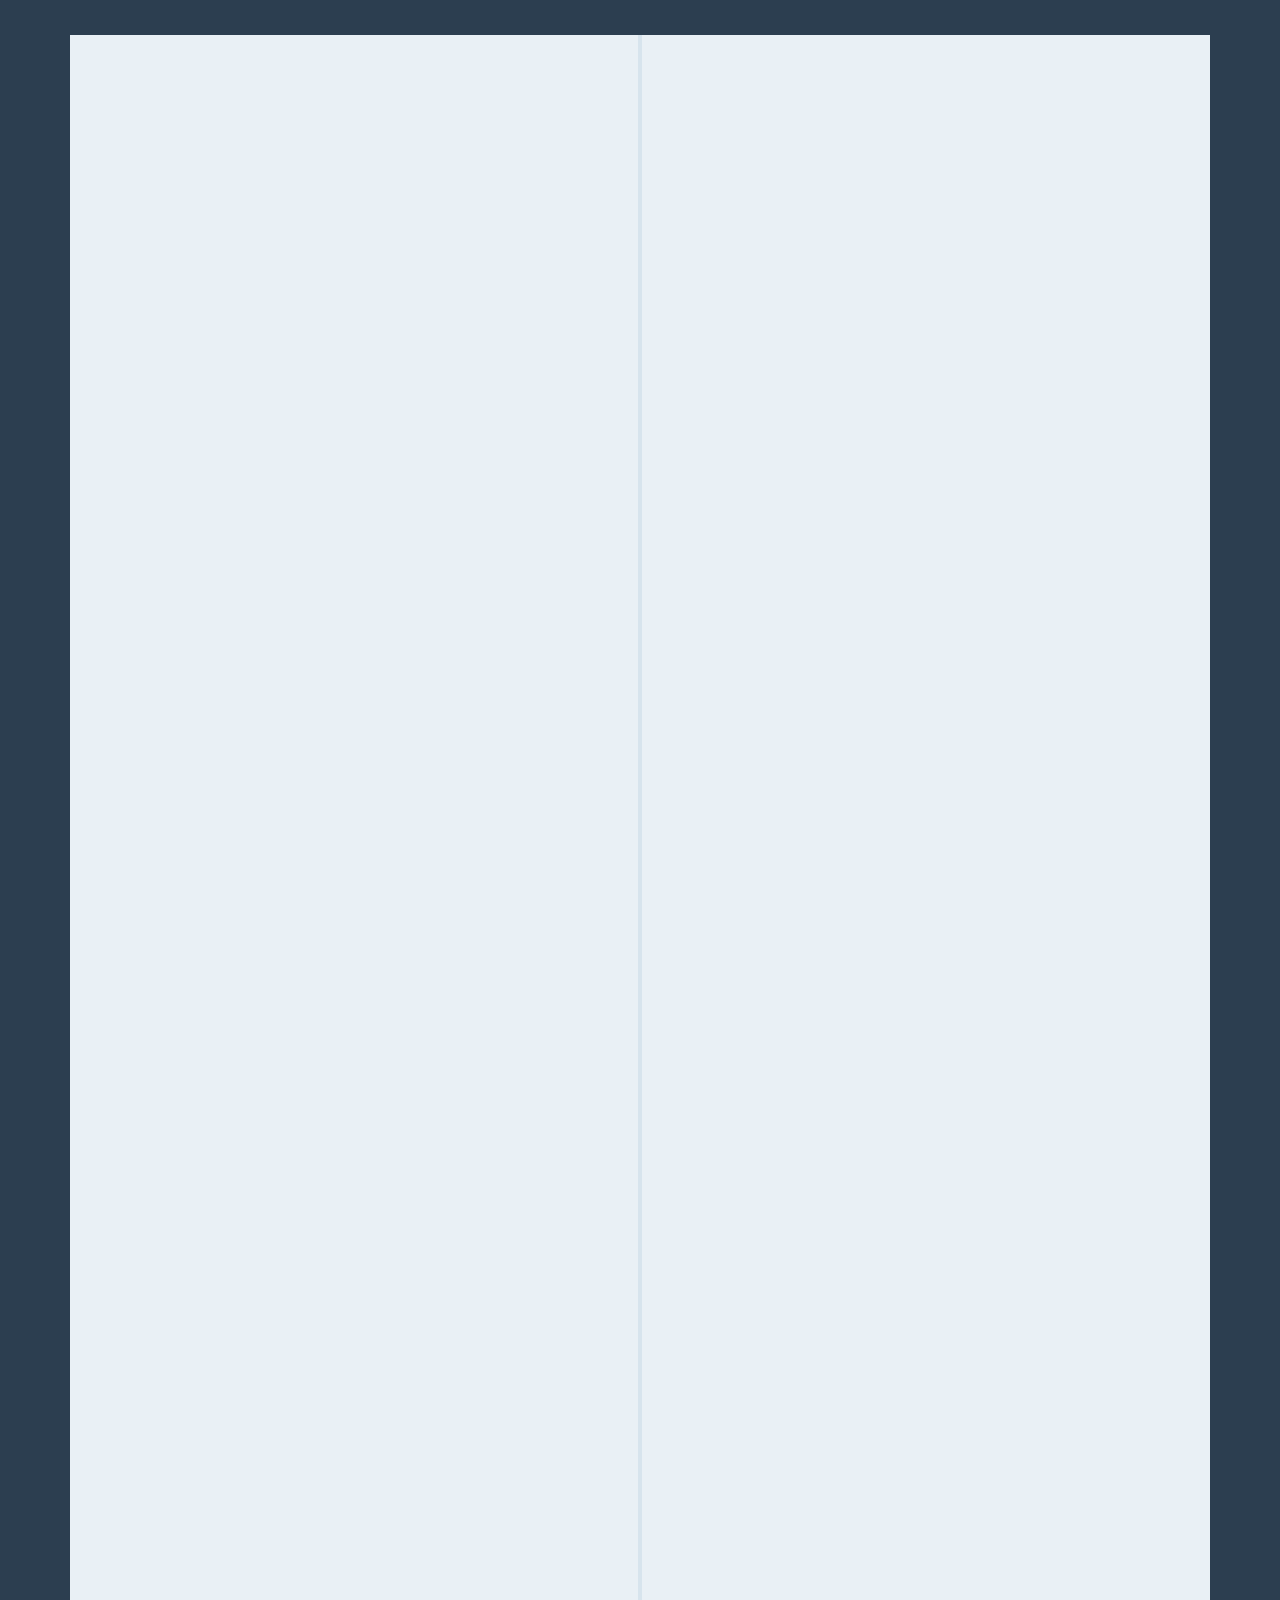
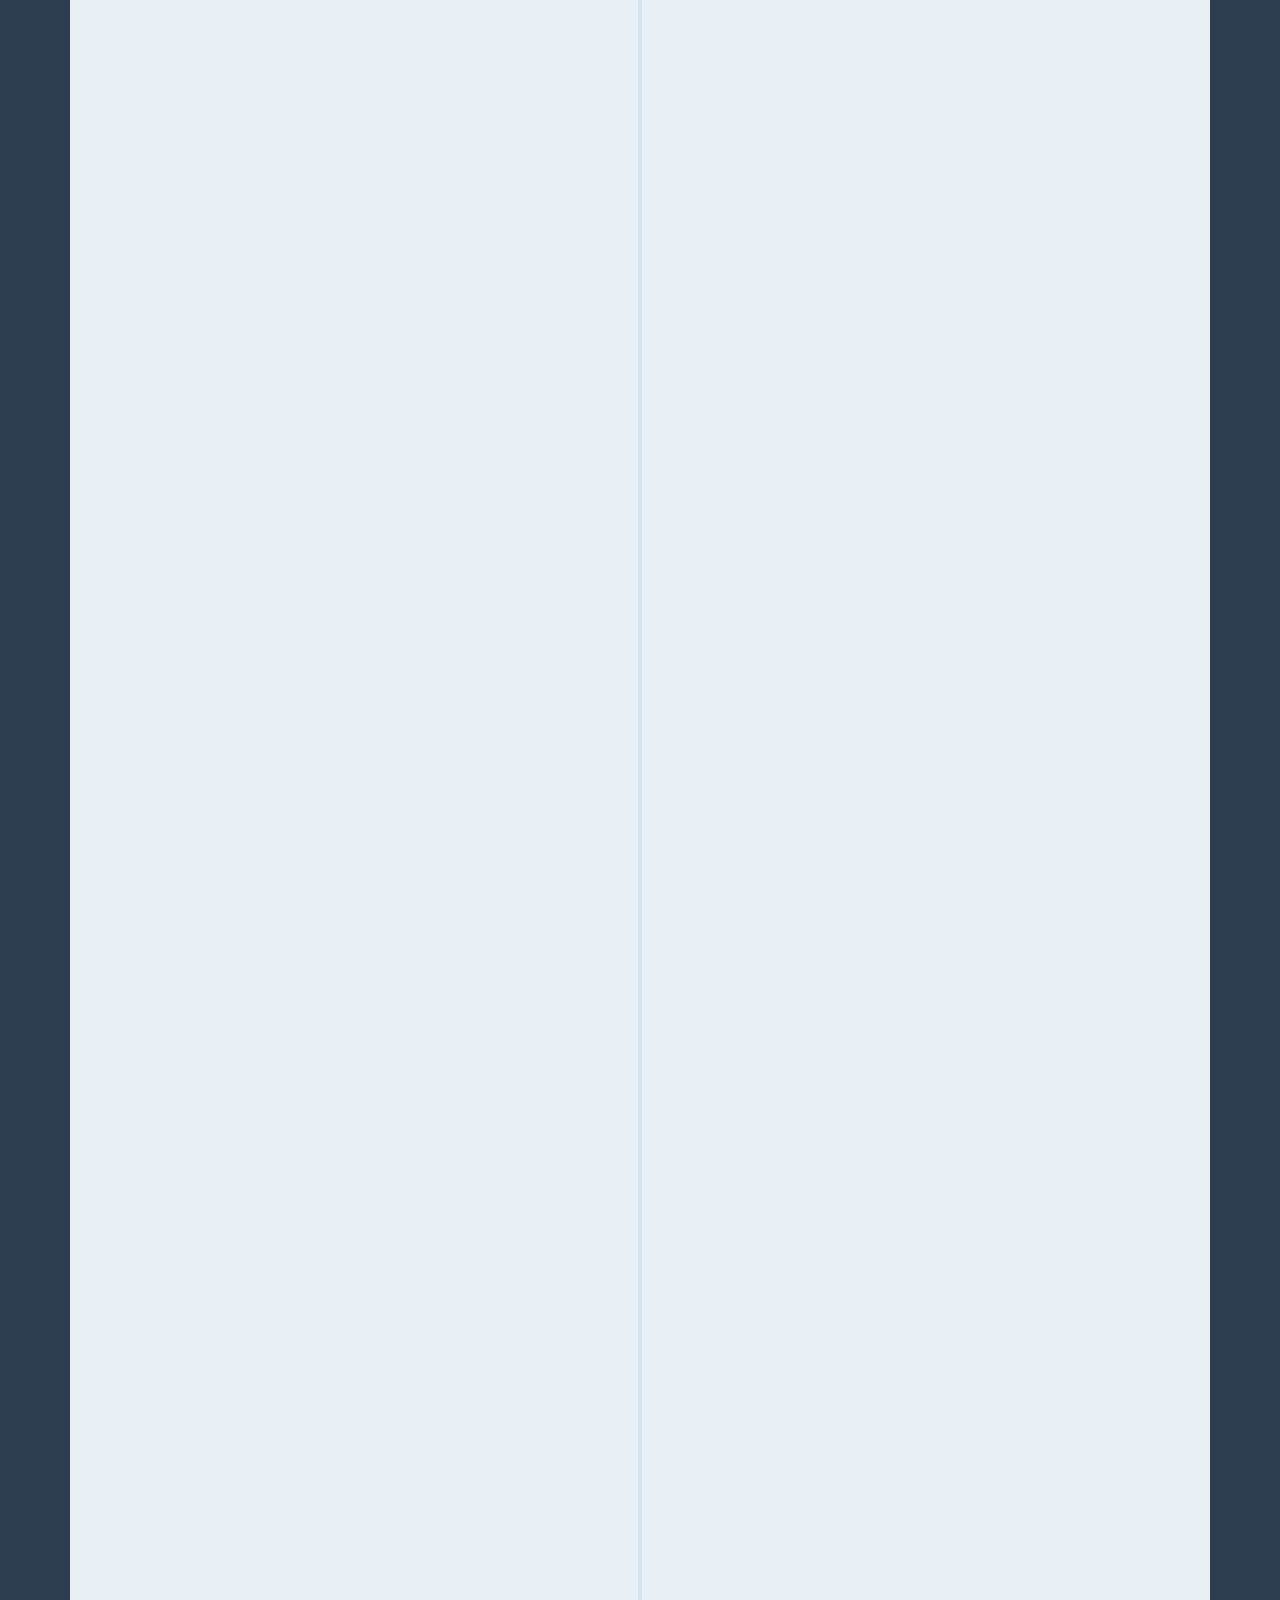
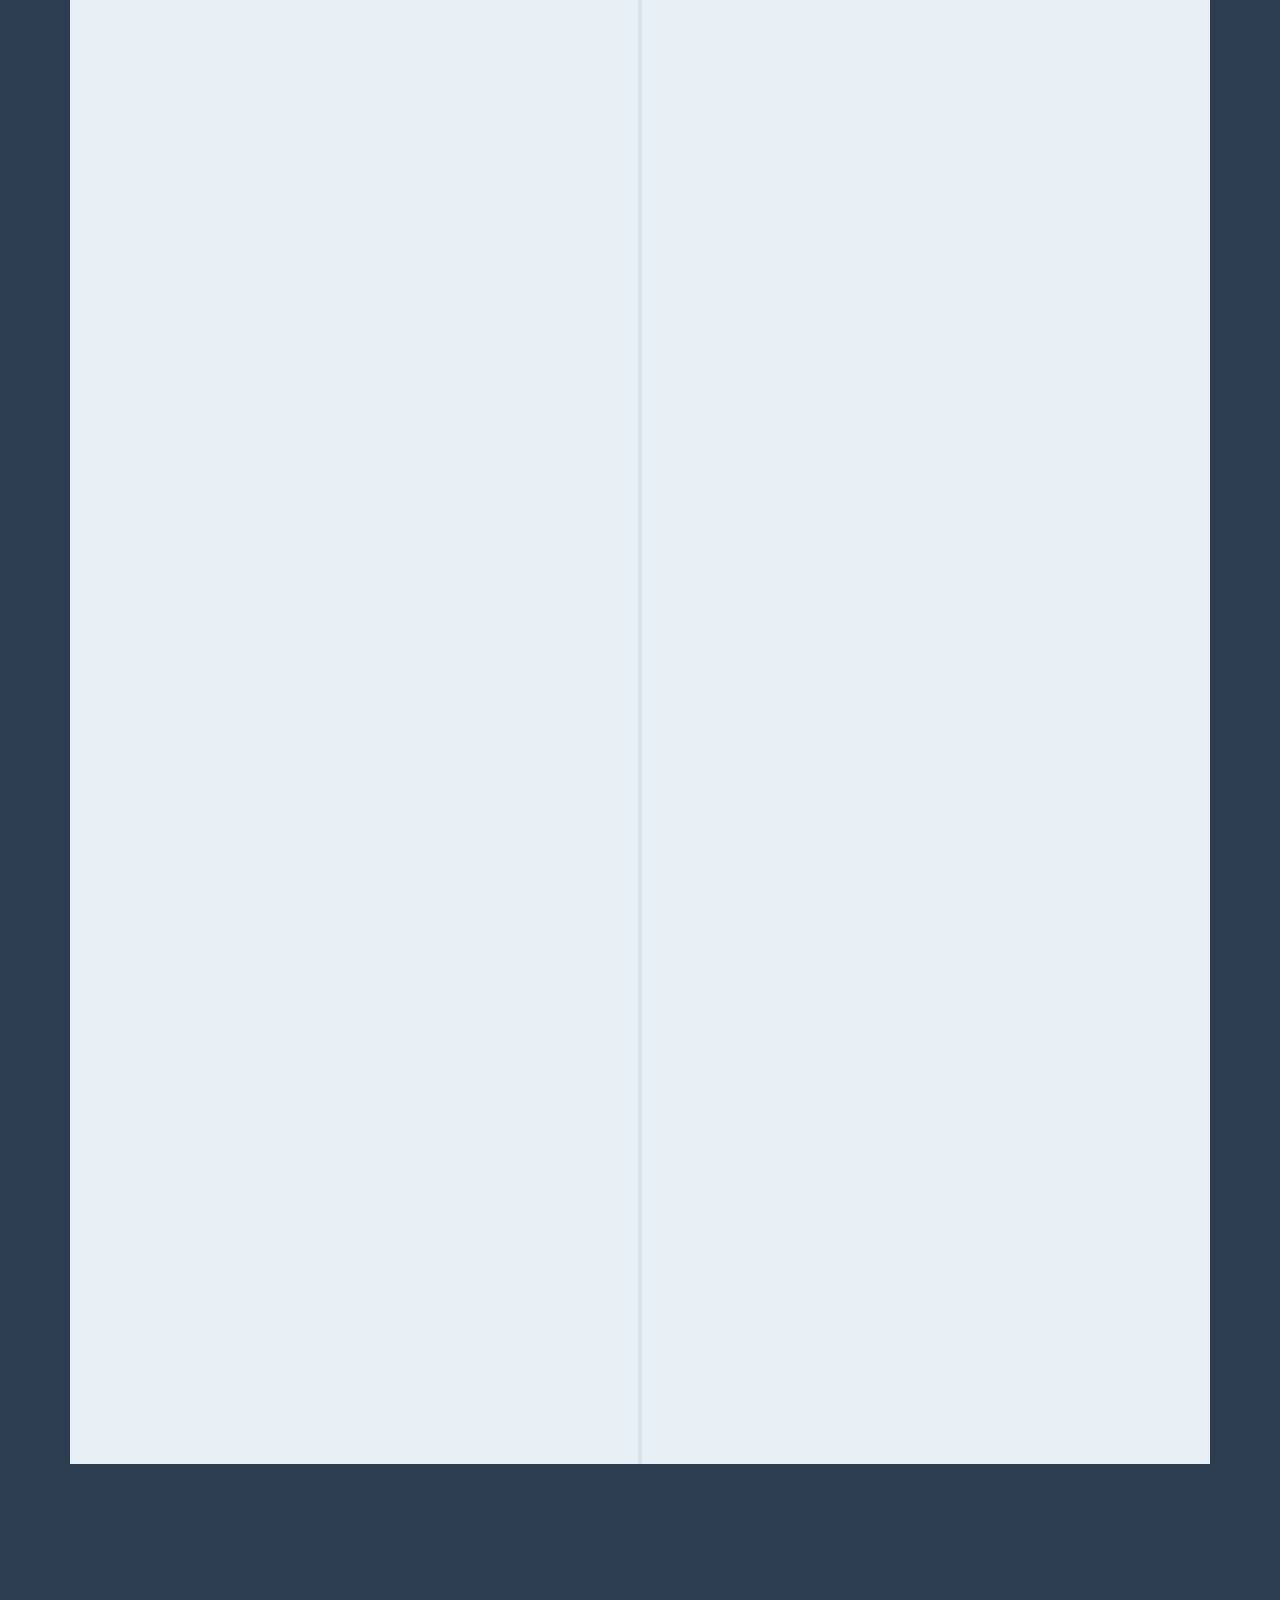
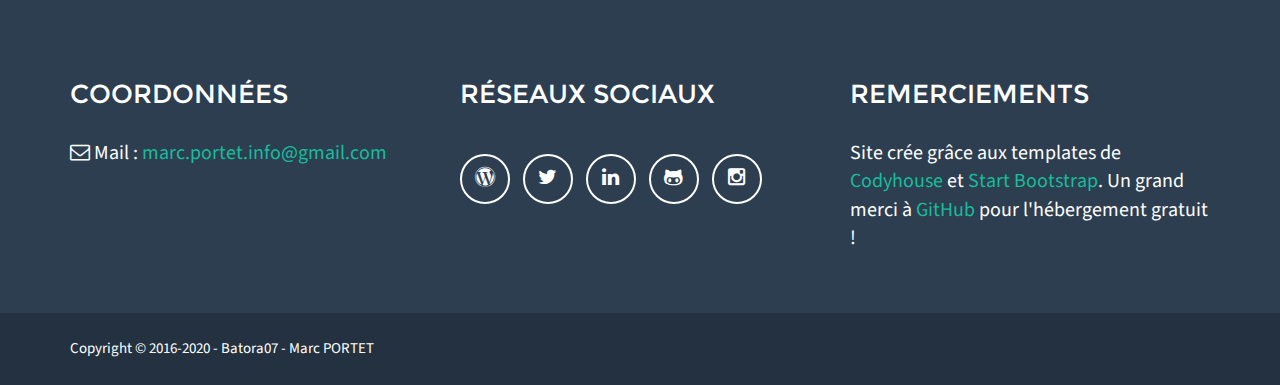
==== commit a0c0dc17: "Remove error in console + center youtube videos" ====
--- a/index.html
+++ b/index.html
@@ -407,7 +407,7 @@
     </section>
 
     <!-- Callout -->
-    <aside class="callout" style="width:100%;height:auto">
+    <aside class="callout" style="width:100%;height:500px">
         <div class="text-vertical-center">
             <h1>Portfolio & C.V.</h1>
         </div>
@@ -659,7 +659,7 @@
         <div class="footer-above">
             <div class="container">
                 <div class="row">
-                    <div class="footer-col col-md-4">
+                    <div id="contact" class="footer-col col-md-4">
                         <h3>Coordonnées</h3>
                         <p>
                             <i class="fa fa-envelope-o"></i> Mail : <a href="mailto:marc.portet.info@gmail.com">marc.portet.info@gmail.com</a><br/>
@@ -791,7 +791,7 @@
     <script src="js/jquery.easing.min.js"></script>
     <script src="js/jquery.min.js"></script>
     <script src="js/jquery-1.11.0.min.js"></script>
-    <script src="js/jquery-3.0.0.min.js"></script>
+    <!-- <script src="pages/js/jquery-3.0.0.min.js"></script> -->
     <script src="js/main.js"></script>
 
     <script src="js/bootstrap.min.js"></script>
--- a/css/stylish-portfolio.css
+++ b/css/stylish-portfolio.css
@@ -9,7 +9,7 @@
 html,
 body {
     width: 100%;
-    height: 100%;
+    height: auto;
 }
 
 body {
@@ -68,10 +68,12 @@
 #sidebar-wrapper {
     z-index: 1000;
     position: fixed;
-    right: 0;
+    /* right: 0; */
+	left: 0;
     width: 250px;
     height: 100%;
-    transform: translateX(250px);
+    /* transform: translateX(250px); */
+	transform: translateX(-250px);
     overflow-y: auto;
     background: #222;
     -webkit-transition: all 0.4s ease 0s;
@@ -129,13 +131,15 @@
 
 #menu-toggle {
     z-index: 1;
+	/* position: absolute; */
     position: fixed;
-    top: 0;
-    right: 0;
+    /* top: 0; */
+    /* right: 0; */
 }
 
 #sidebar-wrapper.active {
-    right: 250px;
+    /* right: 250px; */
+	left: 250px;
     width: 250px;
     -webkit-transition: all 0.4s ease 0s;
     -moz-transition: all 0.4s ease 0s;
@@ -154,7 +158,7 @@
     display: table;
     position: relative;
     width: 100%;
-    height: 100%;
+    height: 600px;
     background: url(../img/bg.jpg) no-repeat center center scroll;
     -webkit-background-size: cover;
     -moz-background-size: cover;
@@ -165,13 +169,13 @@
 /* About */
 
 .about {
-    padding: 50px 0;
+    /* padding: 50px 0; */
 }
 
 /* Services */
 
 .services {
-    padding: 50px 0;
+    /* padding: 50px 0; */
 }
 
 .service-item {
@@ -195,7 +199,7 @@
 /* Portfolio */
 
 .portfolio {
-    padding: 50px 0;
+    /* padding: 50px 0; */
 }
 
 .portfolio-item {
@@ -213,7 +217,7 @@
 /* Call to Action */
 
 .call-to-action {
-    padding: 50px 0;
+    /* padding: 50px 0; */
 }
 
 .call-to-action .btn {
@@ -245,6 +249,10 @@
     position: relative;
     overflow: hidden;
     padding-top: 56.25%;
+	width:90%;
+	height:auto;
+	margin-left:auto;
+	margin-right:auto;
 }
 
 .resp-iframe {
@@ -260,7 +268,7 @@
 /* Footer */
 
 footer {
-    padding: 100px 0;
+    /*padding: 100px 0;*/
 }
 
 #to-top {
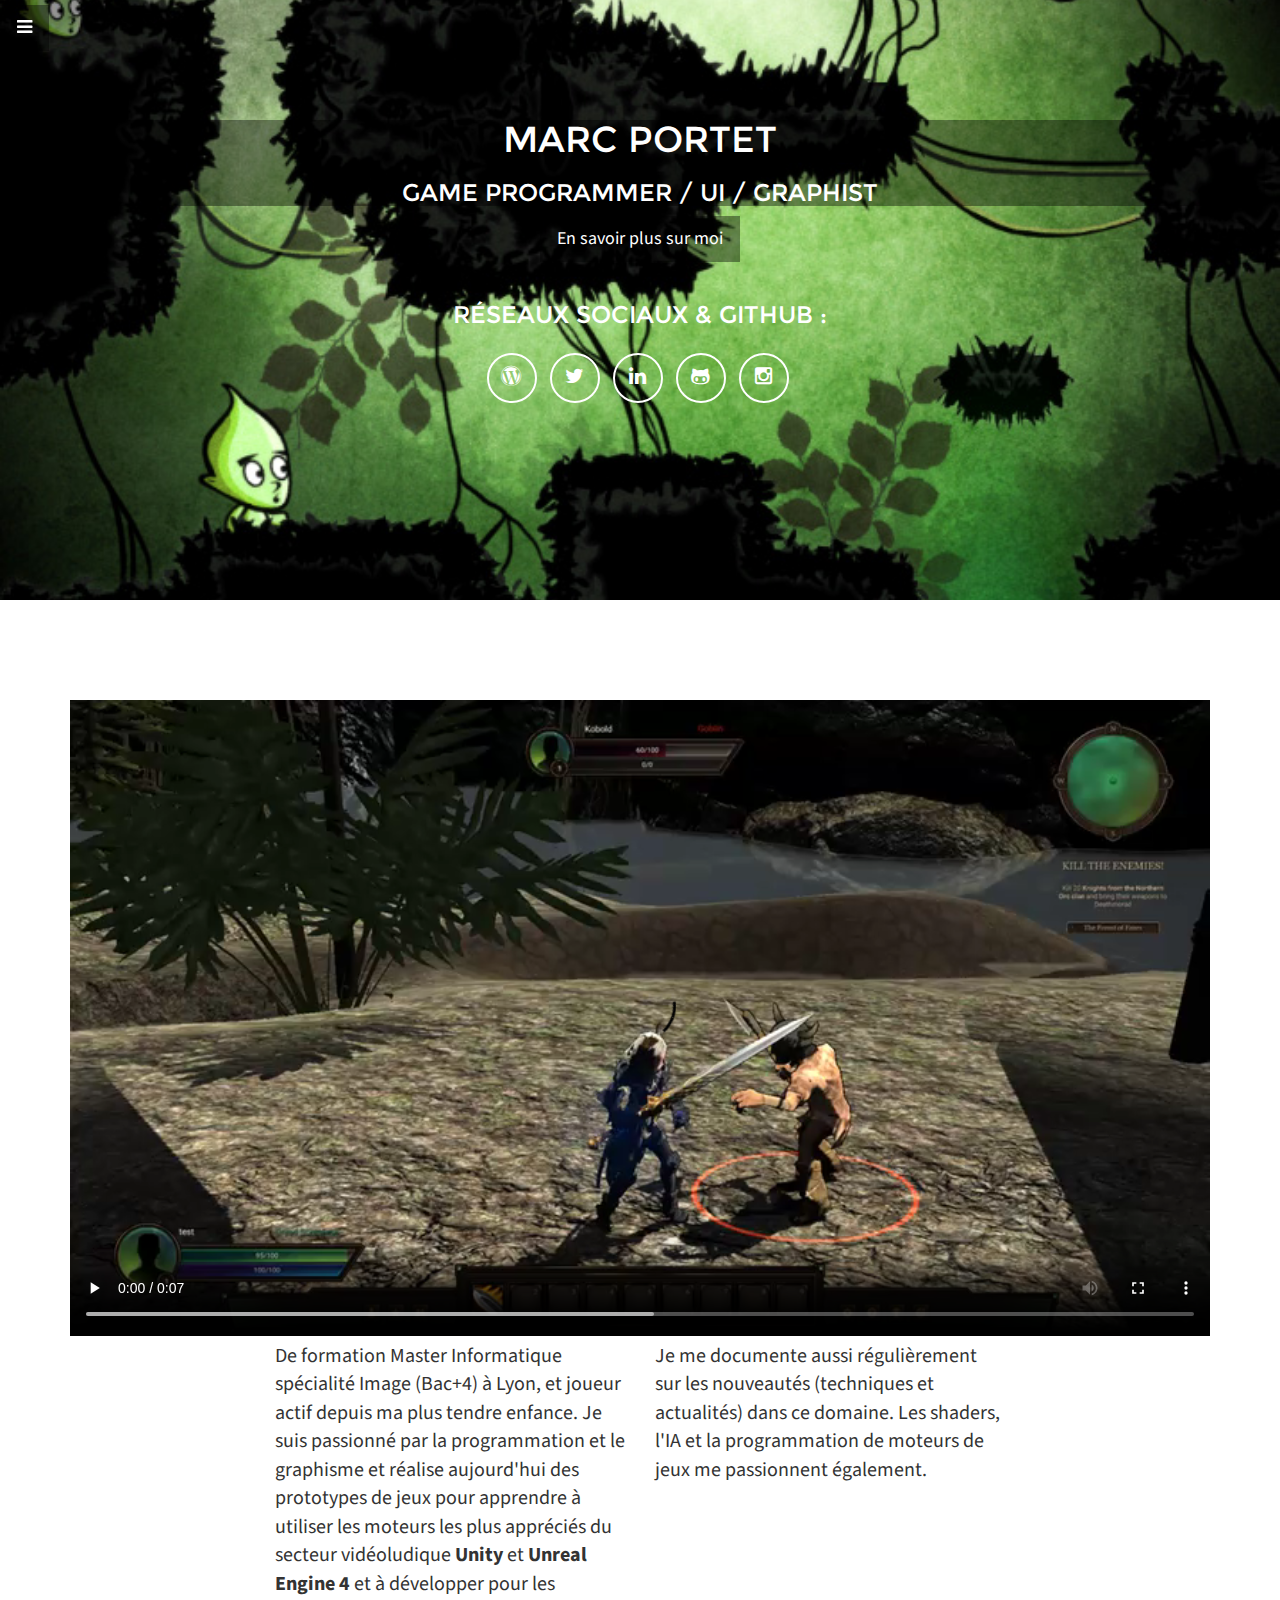
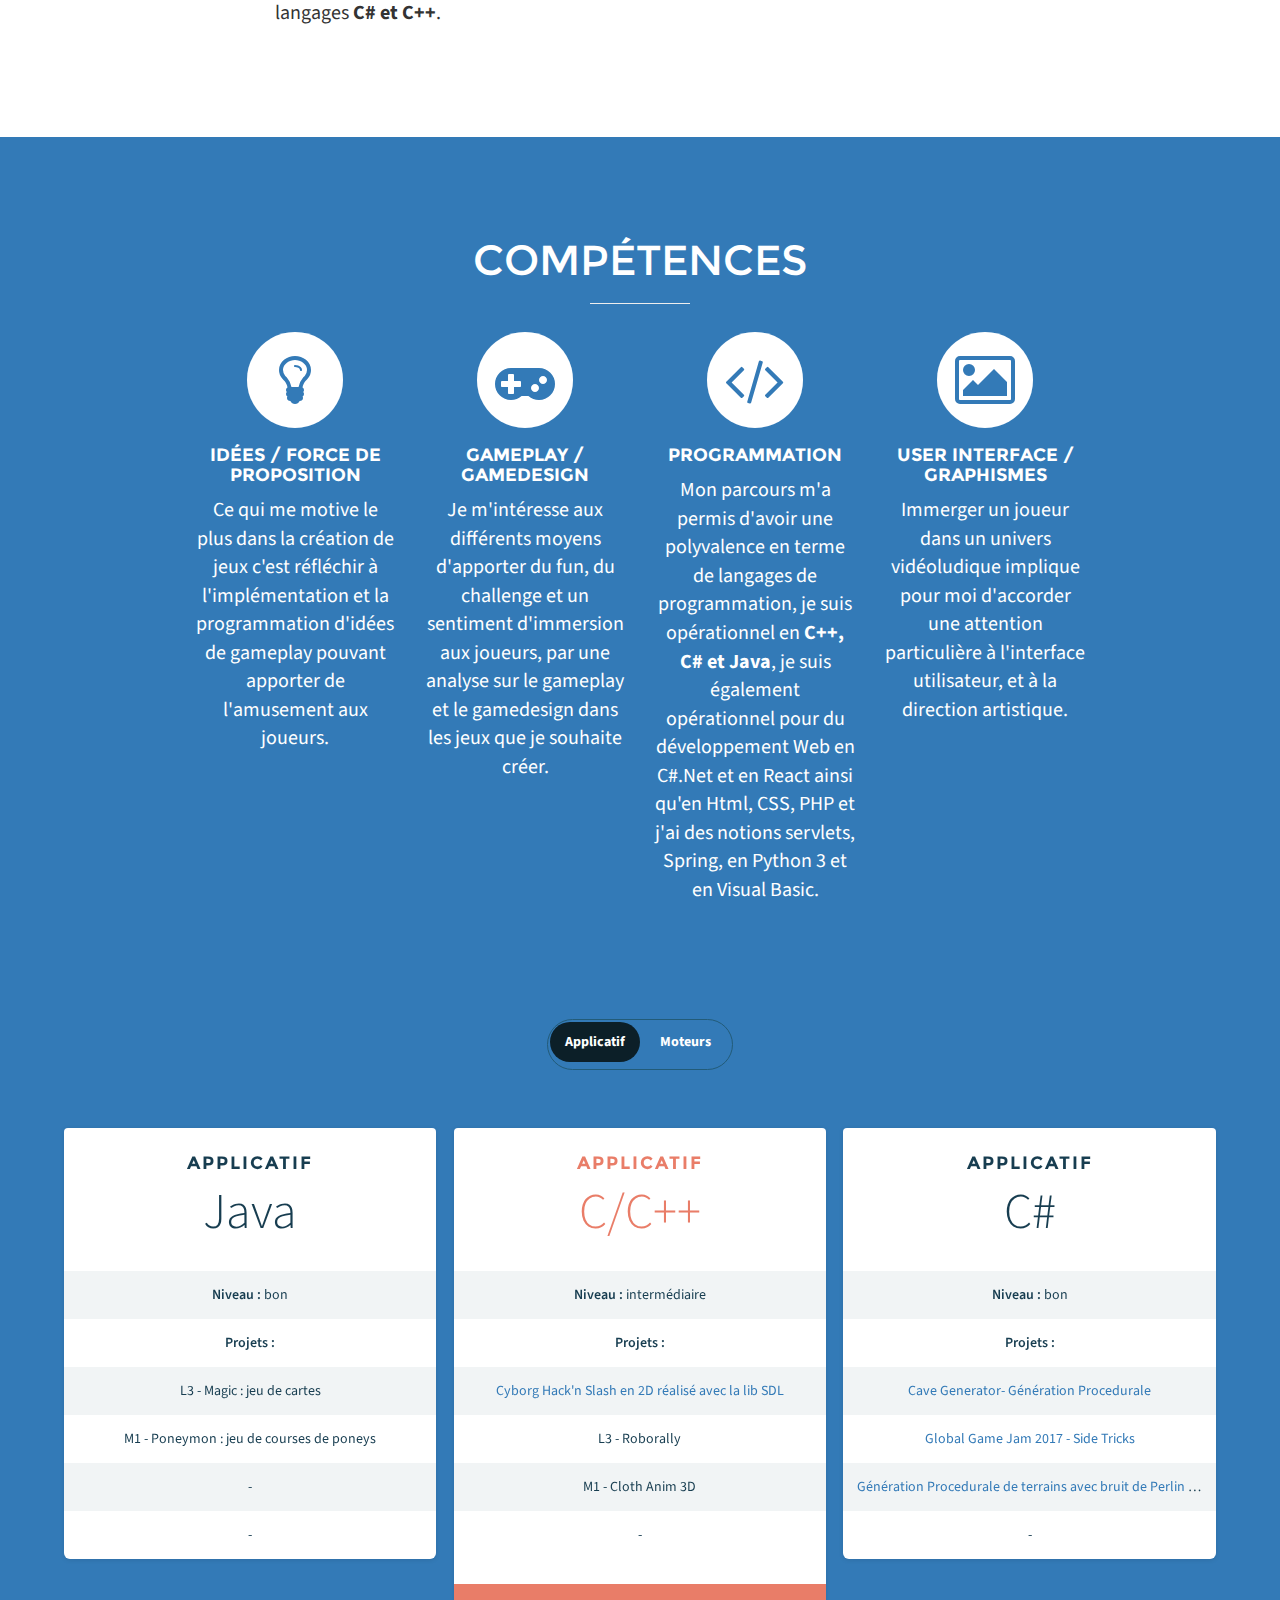
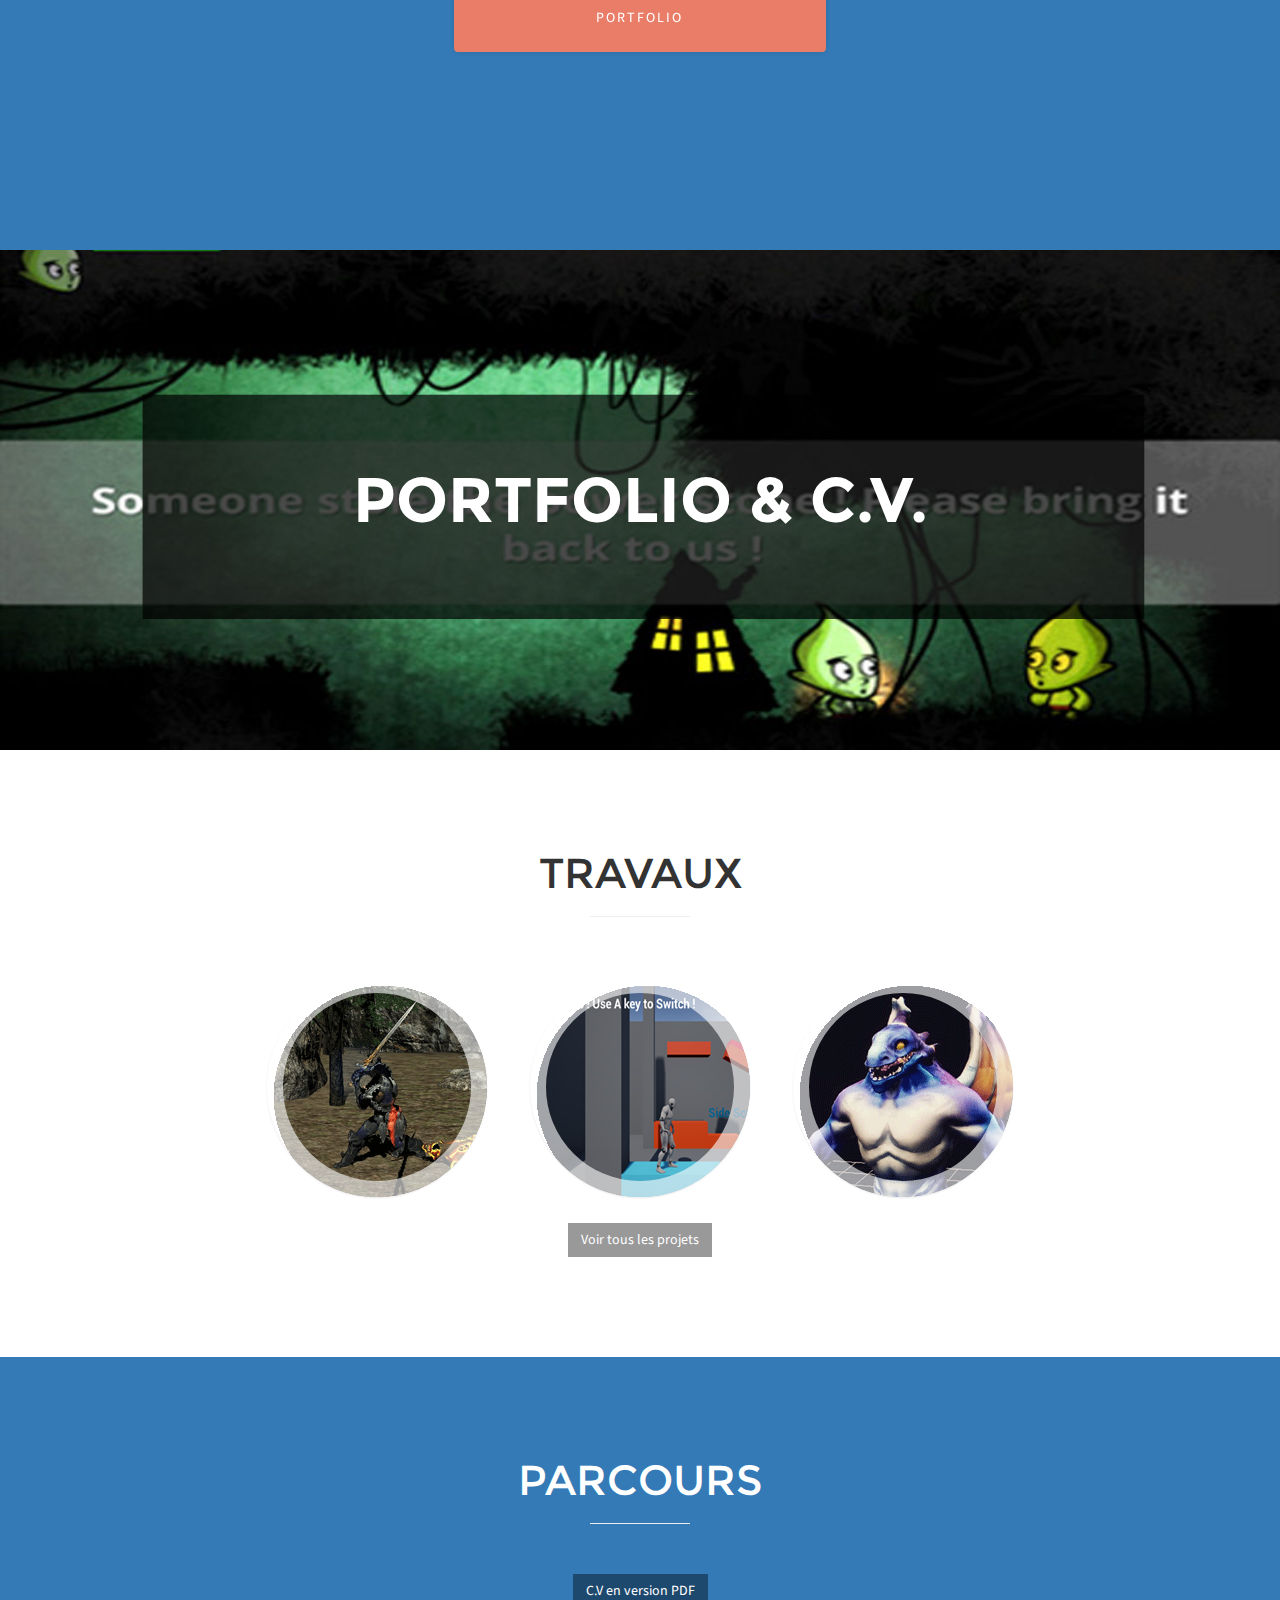
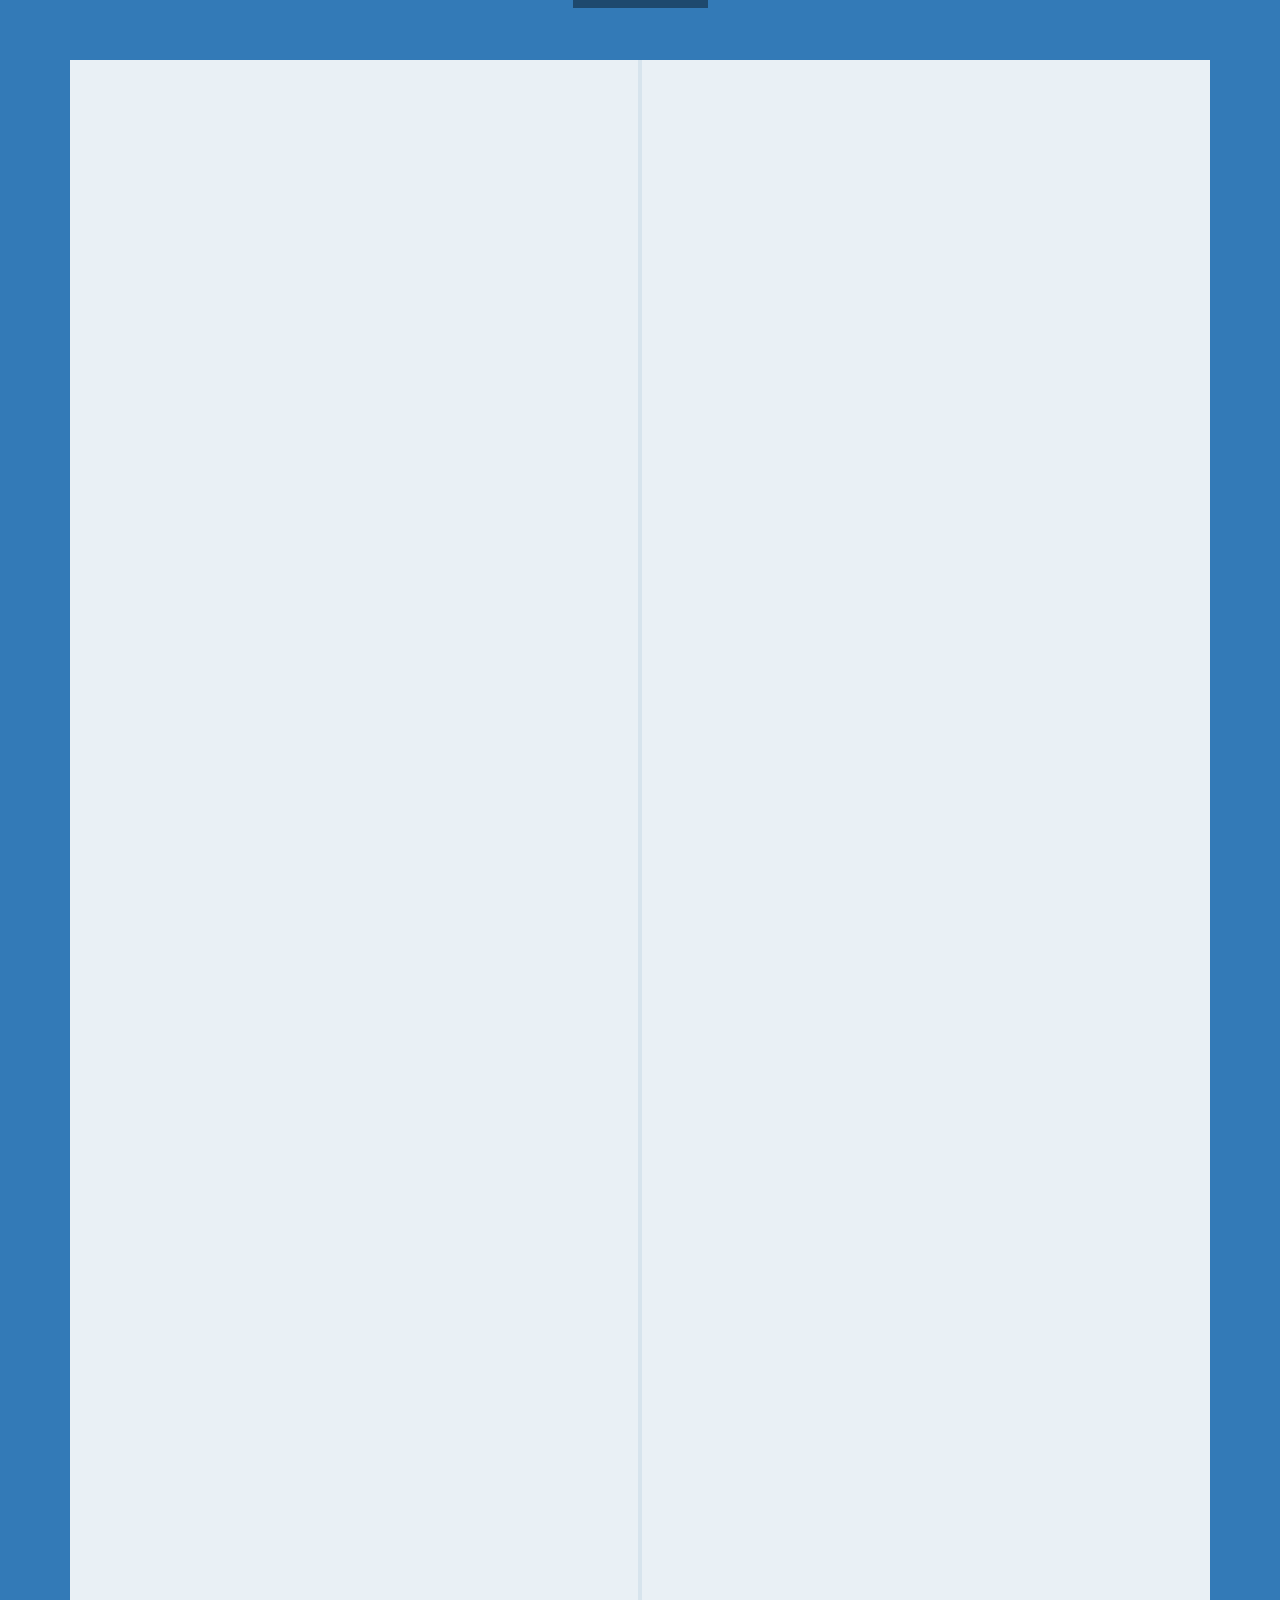
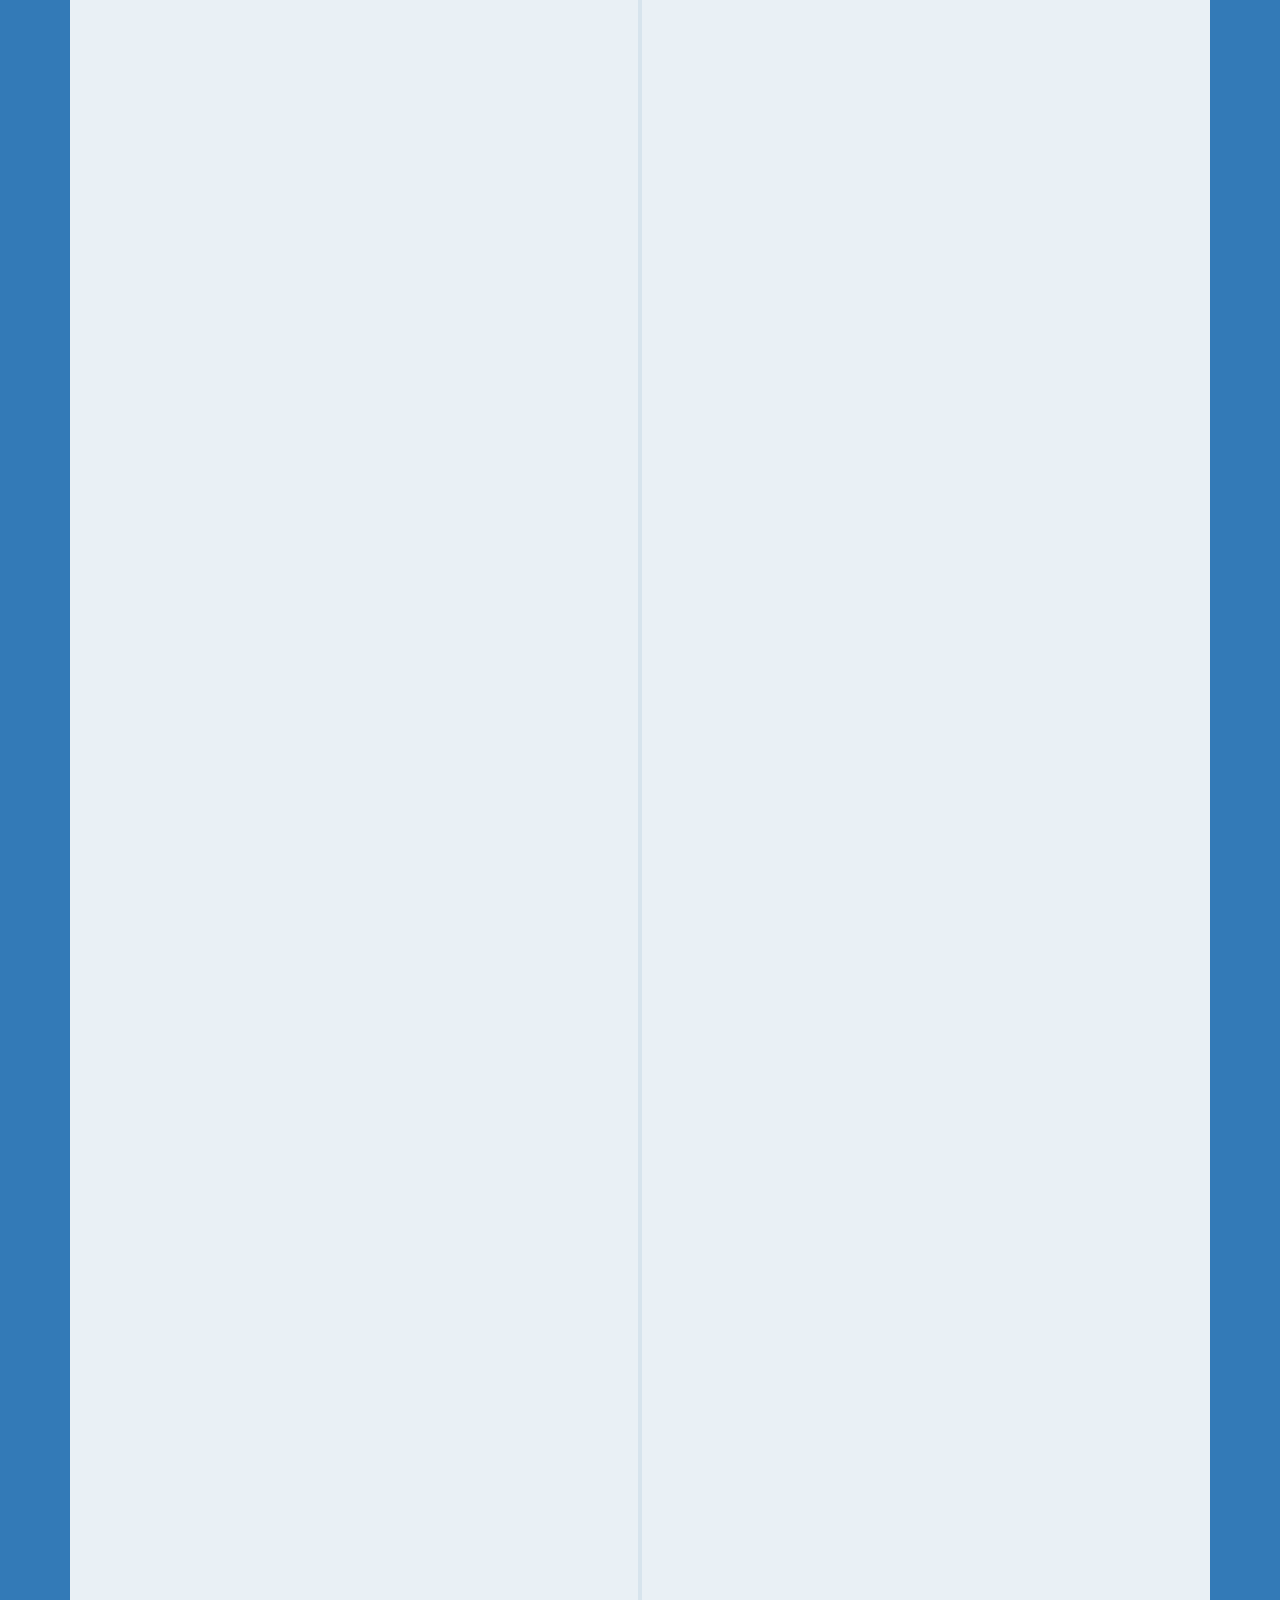
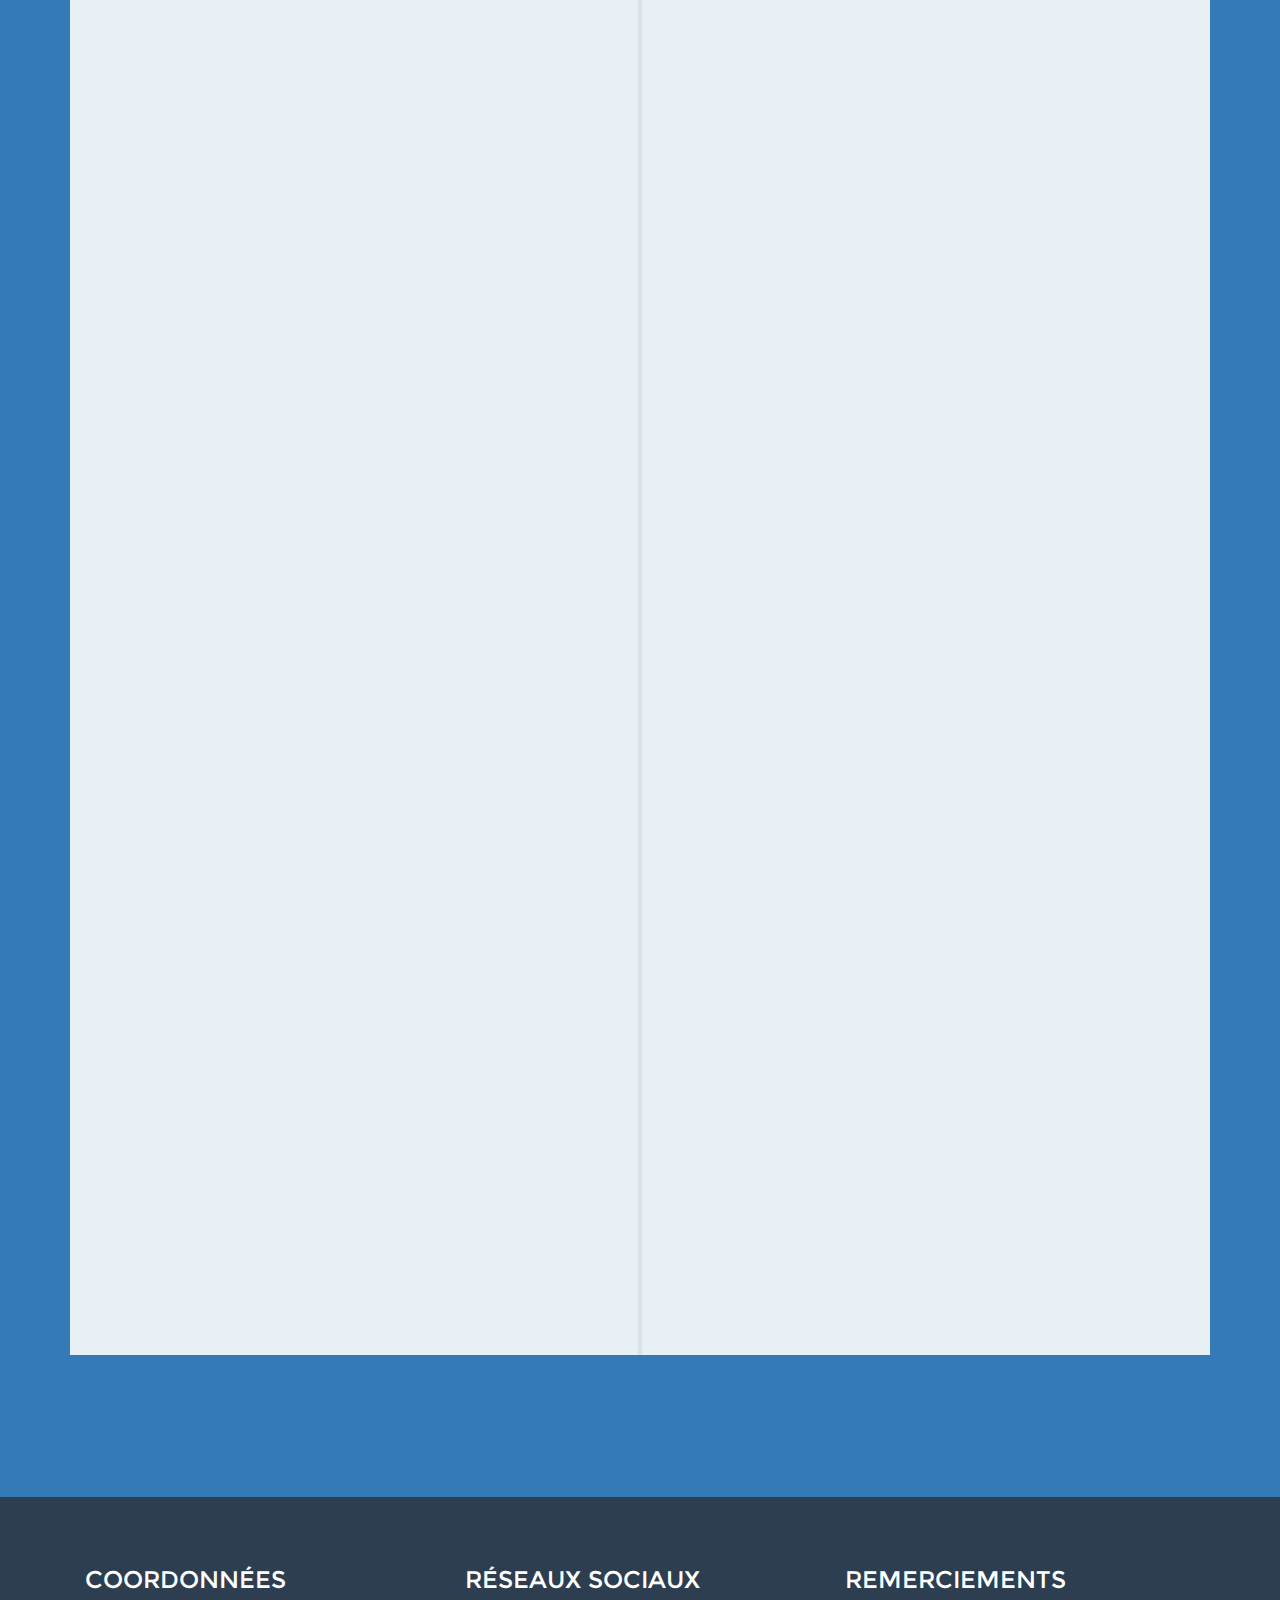
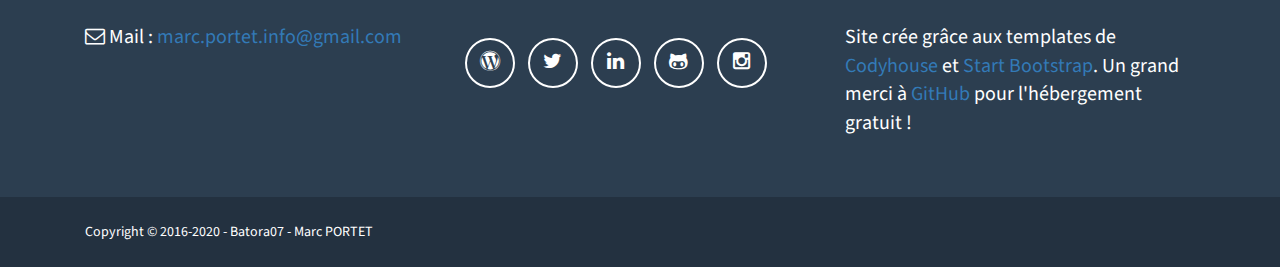
==== commit 4f84ad50: "Fix most of the noisy bugs, fully responsive now" ====
--- a/index.html
+++ b/index.html
@@ -117,7 +117,7 @@
 			</div>
             <div class="row">
                 <div class="col-lg-4 col-lg-offset-2">
-                    <p>De formation Master Informatique spécialité Image (Bac+4) à Lyon, et joueur actif depuis ma plus tendre enfance. Je suis passionné par la programmation et le graphisme et réalise aujourd'hui des prototypes de jeux pour apprendre à utiliser les moteurs les plus appréciés du secteur vidéoludique (Unity/Unreal Engine 4) et à développer pour les langages C# et C++.</p>
+                    <p>De formation Master Informatique spécialité Image (Bac+4) à Lyon, et joueur actif depuis ma plus tendre enfance. Je suis passionné par la programmation et le graphisme et réalise aujourd'hui des prototypes de jeux pour apprendre à utiliser les moteurs les plus appréciés du secteur vidéoludique <b>Unity</b> et <b>Unreal Engine 4</b> et à développer pour les langages <b>C# et C++</b>.</p>
                 </div>
                 <div class="col-lg-4">
                      <p>Je me documente aussi régulièrement sur les nouveautés (techniques et actualités) dans ce domaine. Les shaders, l'IA et la programmation de moteurs de jeux me passionnent également.</p>
@@ -170,7 +170,7 @@
                                 <h4>
                                     <strong>Programmation</strong>
                                 </h4>
-                                <p>Mon parcours m'a permis d'avoir une polyvalence en terme de langages de programmation, je suis opérationnel en C++, C# et Java, et j'ai des notions en développement web (Html, CSS, PHP, servlets, Spring), en Python 3 et en Visual Basic.</p>
+                                <p>Mon parcours m'a permis d'avoir une polyvalence en terme de langages de programmation, je suis opérationnel en <b>C++, C# et Java</b>, je suis également opérationnel pour du développement Web en C#.Net et en React ainsi qu'en Html, CSS, PHP et j'ai des notions servlets, Spring, en Python 3 et en Visual Basic.</p>
                             </div>
                         </div>
                         <div class="col-md-3 col-sm-6">
--- a/css/style.css
+++ b/css/style.css
@@ -1191,7 +1191,7 @@
 .cd-pricing-header {
   position: relative;
   z-index: 1;
-  height: 80px;
+  height: 130px;
   padding: 1em;
   pointer-events: none;
   background-color: #3aa0d1;
